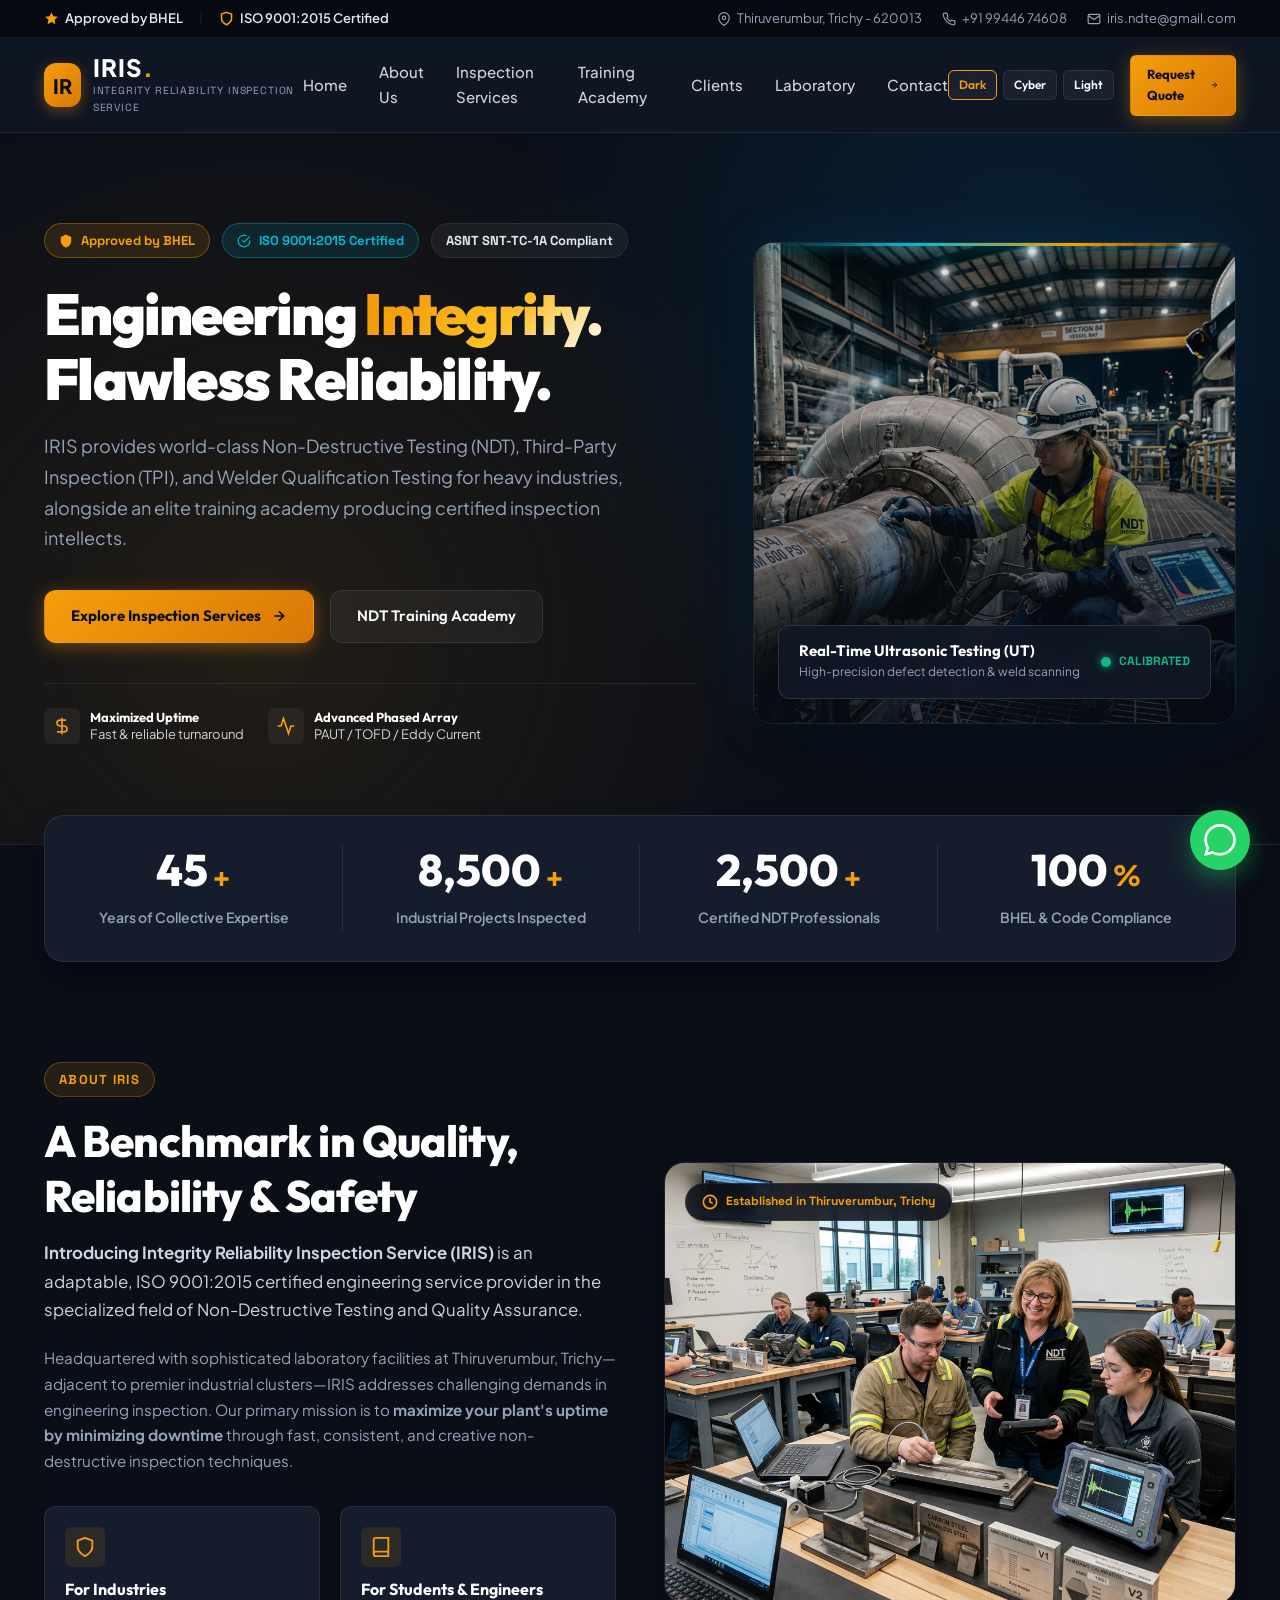
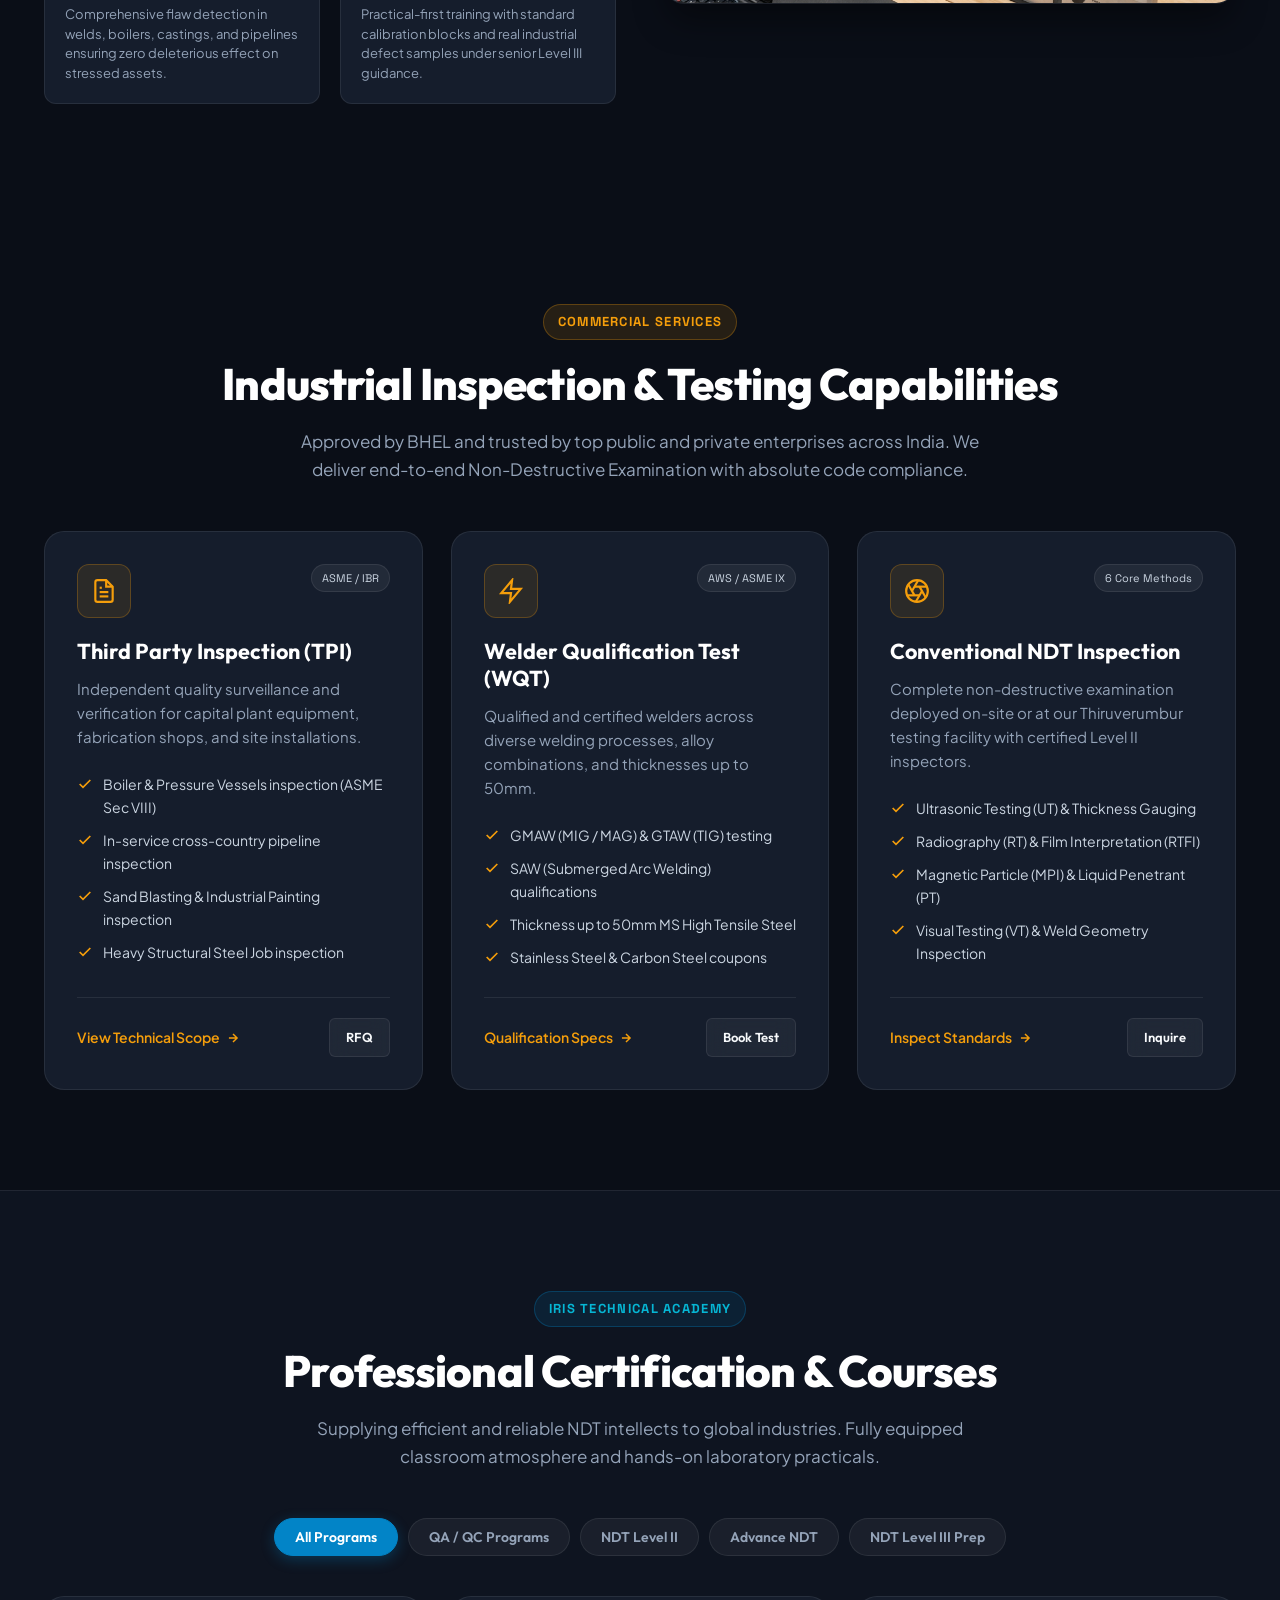
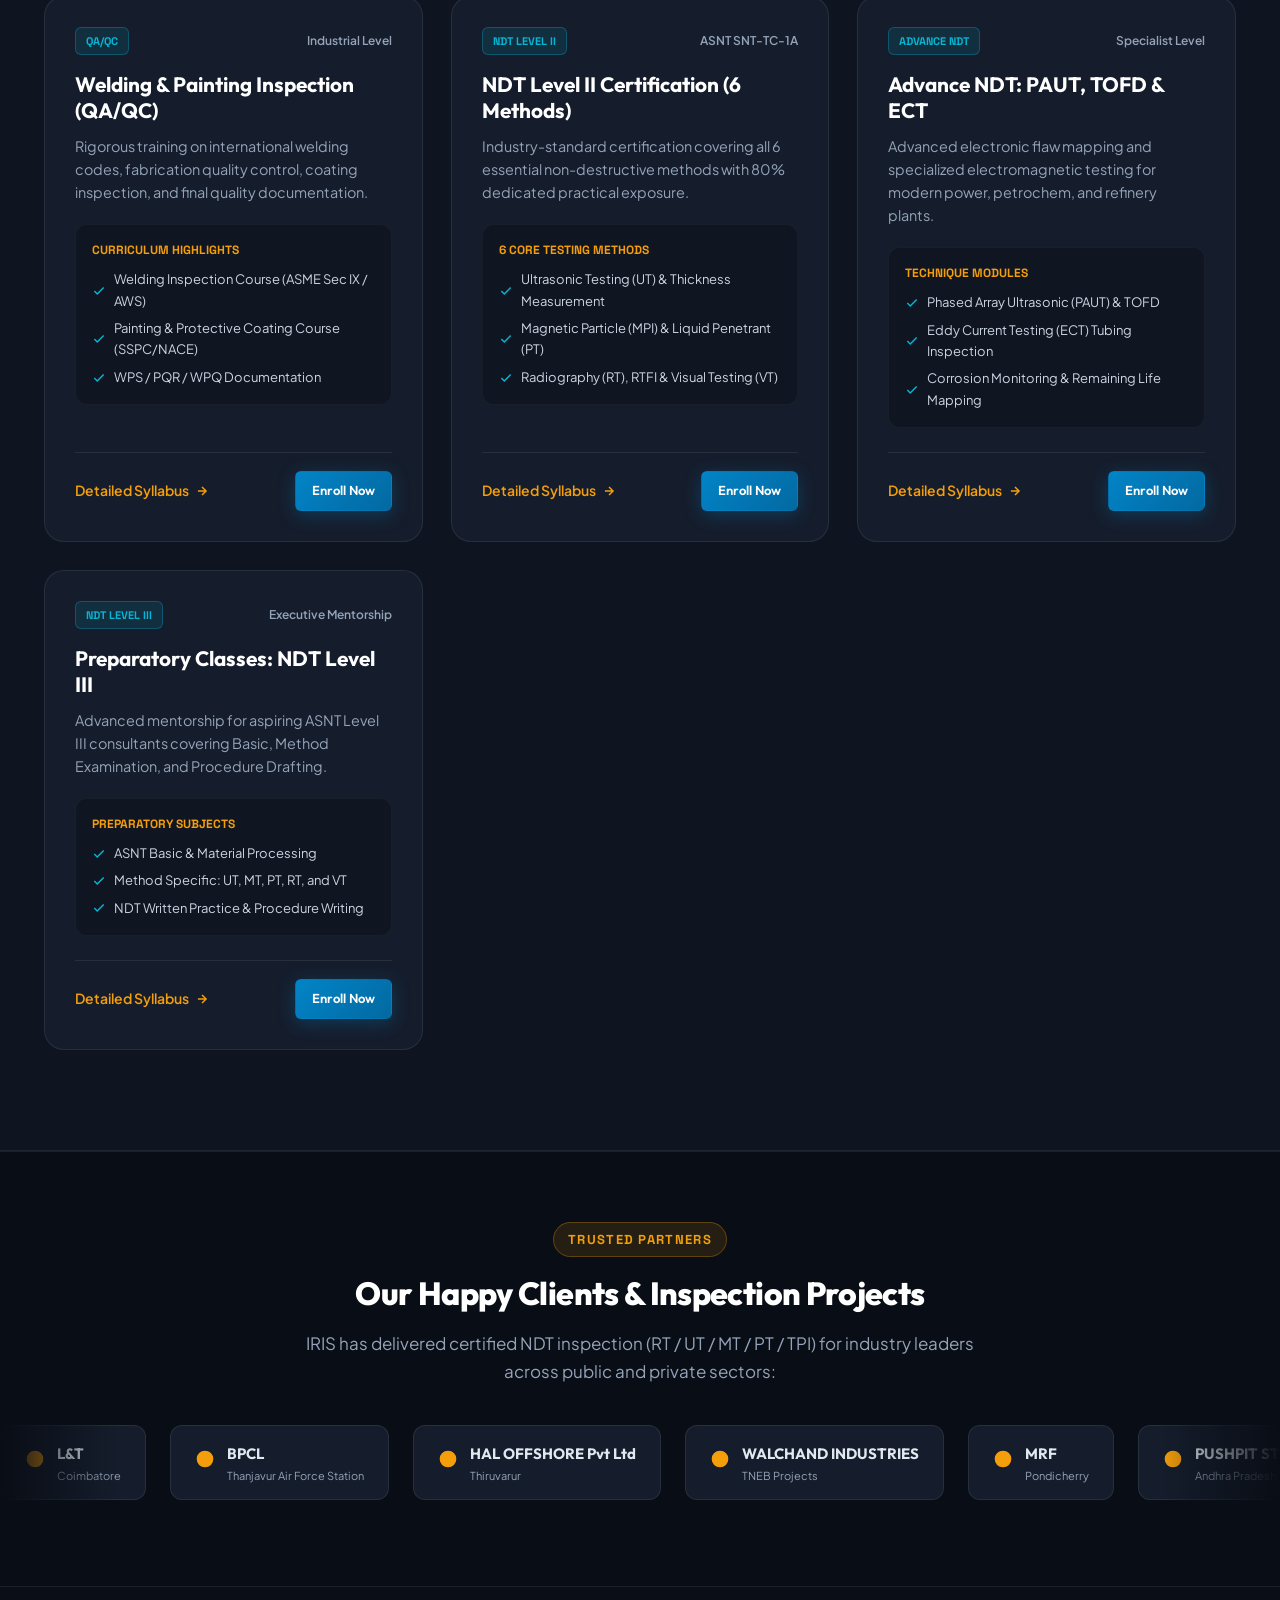
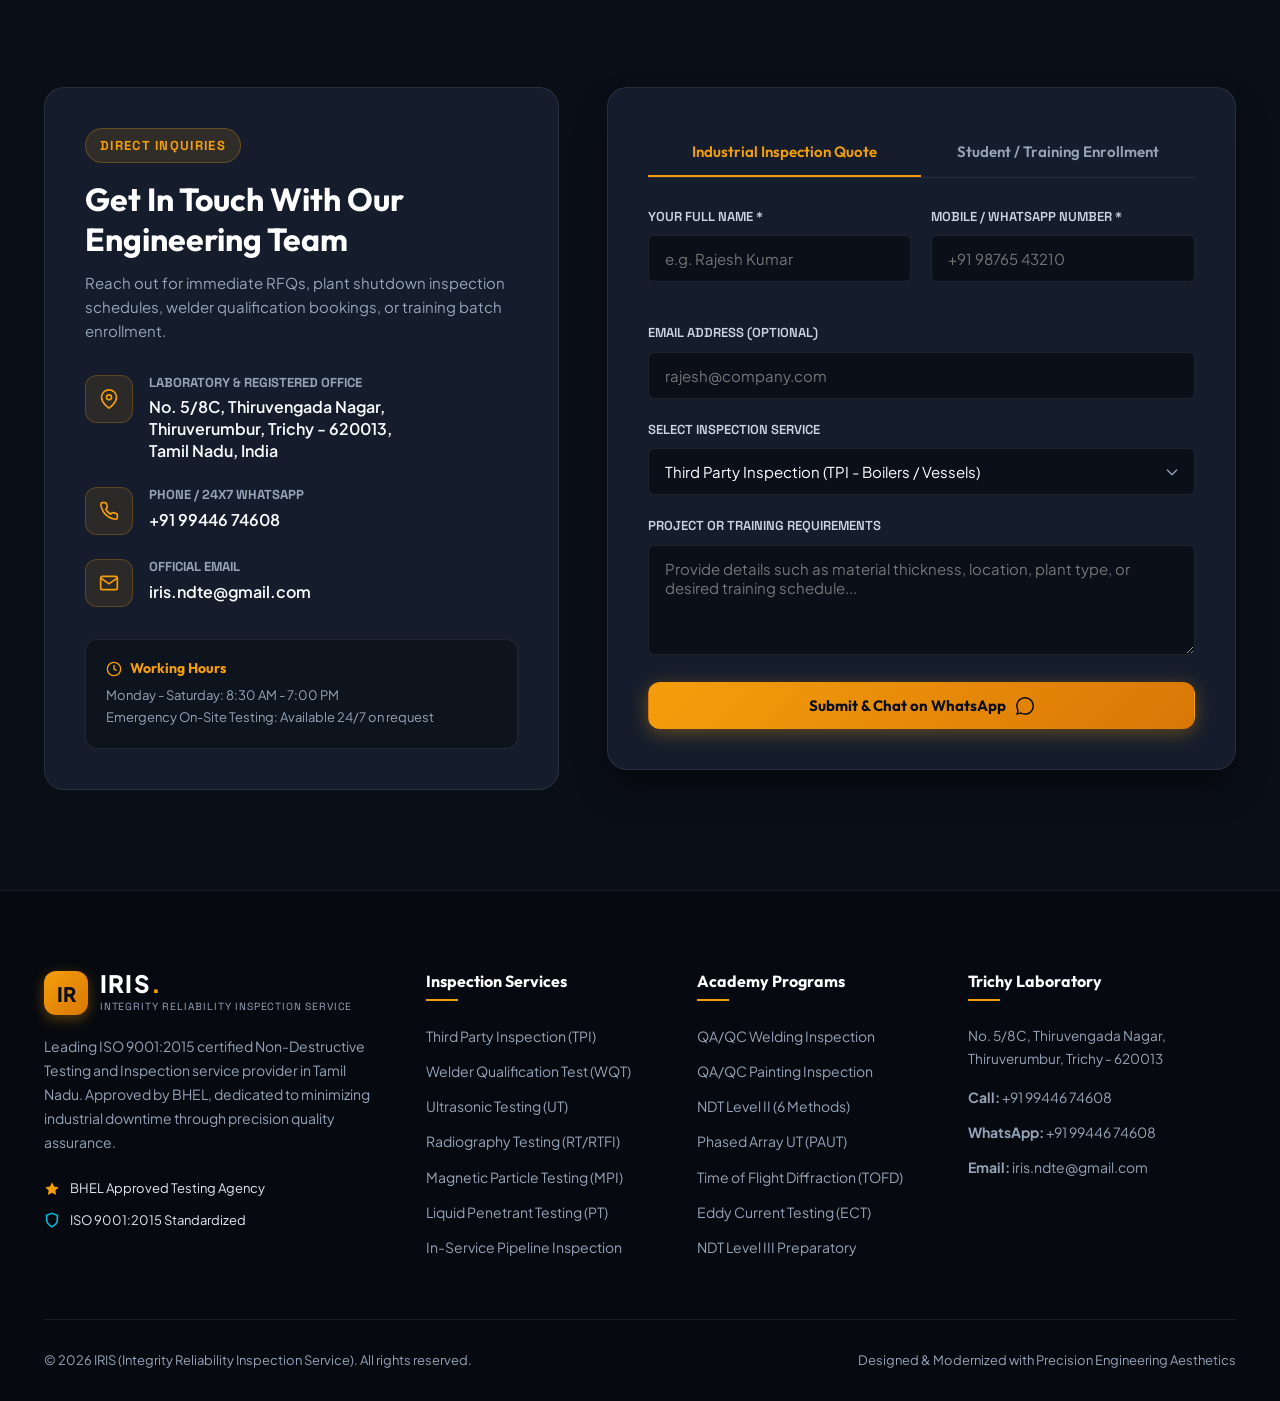
==== index.html @ ec2ea4c2 "first landing samples" ====
<!DOCTYPE html>
<html lang="en">
<head>
    <meta charset="UTF-8">
    <meta name="viewport" content="width=device-width, initial-scale=1.0">
    <title>IRIS | Integrity Reliability Inspection Service | BHEL Approved NDT & TPI Trichy</title>
    <meta name="description" content="IRIS (Integrity Reliability Inspection Service) is a premier BHEL-approved and ISO 9001:2015 certified Non-Destructive Testing (NDT), Third Party Inspection (TPI), Welder Qualification Testing (WQT), and QA/QC Training Institute in Thiruverumbur, Trichy.">
    <meta name="keywords" content="NDT Trichy, Non Destructive Testing, BHEL approved NDT agency, Third Party Inspection Trichy, Welder Qualification Test WQT, QA QC course Trichy, ASNT Level II training, Ultrasonic Testing UT, Radiographic Testing RT, PAUT TOFD">
    <meta name="author" content="IRIS - Integrity Reliability Inspection Service">
    
    <!-- Open Graph / Facebook / WhatsApp -->
    <meta property="og:type" content="website">
    <meta property="og:url" content="https://www.iristrichy.com/">
    <meta property="og:title" content="IRIS | BHEL Approved NDT & Industrial Inspection Agency | Trichy">
    <meta property="og:description" content="Integrity Reliability Inspection Service. Approved by BHEL & Certified ISO 9001:2015. Leading NDT Testing, Third Party Inspection, and Technical Academy in Trichy.">
    <meta property="og:image" content="assets/images/hero-ndt.jpg">

    <!-- Stylesheets -->
    <link rel="stylesheet" href="css/style.css">
    <link rel="stylesheet" href="css/animations.css">
    
    <!-- Favicon & Theme -->
    <meta name="theme-color" content="#0A0E17">
</head>
<body>

    <!-- ==========================================================================
         1. Top Announcement & Verification Bar
         ========================================================================== -->
    <div class="top-bar">
        <div class="container top-bar-inner">
            <div class="top-bar-badges">
                <span class="badge-pill">
                    <svg width="15" height="15" viewBox="0 0 24 24" fill="currentColor">
                        <path d="M12 2l3.09 6.26L22 9.27l-5 4.87 1.18 6.88L12 17.77l-6.18 3.25L7 14.14 2 9.27l6.91-1.01L12 2z"/>
                    </svg>
                    Approved by BHEL
                </span>
                <span style="color: var(--border-dark)">|</span>
                <span class="badge-pill">
                    <svg width="15" height="15" viewBox="0 0 24 24" fill="none" stroke="currentColor" stroke-width="2.5">
                        <path d="M12 22s8-4 8-10V5l-8-3-8 3v7c0 6 8 10 8 10z"/>
                    </svg>
                    ISO 9001:2015 Certified
                </span>
            </div>
            <div class="top-bar-contacts">
                <a href="https://maps.google.com/?q=No.5/8C,THIRUVENGADA+NAGAR,THIRUVERUMBUR,TRICHY" target="_blank">
                    <svg width="14" height="14" viewBox="0 0 24 24" fill="none" stroke="currentColor" stroke-width="2">
                        <path d="M21 10c0 7-9 13-9 13s-9-6-9-13a9 9 0 0 1 18 0z"></path>
                        <circle cx="12" cy="10" r="3"></circle>
                    </svg>
                    Thiruverumbur, Trichy - 620013
                </a>
                <a href="tel:+919944674608">
                    <svg width="14" height="14" viewBox="0 0 24 24" fill="none" stroke="currentColor" stroke-width="2">
                        <path d="M22 16.92v3a2 2 0 0 1-2.18 2 19.79 19.79 0 0 1-8.63-3.07 19.5 19.5 0 0 1-6-6 19.79 19.79 0 0 1-3.07-8.67A2 2 0 0 1 4.11 2h3a2 2 0 0 1 2 1.72 12.84 12.84 0 0 0 .7 2.81 2 2 0 0 1-.45 2.11L8.09 9.91a16 16 0 0 0 6 6l1.27-1.27a2 2 0 0 1 2.11-.45 12.84 12.84 0 0 0 2.81.7A2 2 0 0 1 22 16.92z"></path>
                    </svg>
                    +91 99446 74608
                </a>
                <a href="mailto:iris.ndte@gmail.com">
                    <svg width="14" height="14" viewBox="0 0 24 24" fill="none" stroke="currentColor" stroke-width="2">
                        <path d="M4 4h16c1.1 0 2 .9 2 2v12c0 1.1-.9 2-2 2H4c-1.1 0-2-.9-2-2V6c0-1.1.9-2 2-2z"></path>
                        <polyline points="22,6 12,13 2,6"></polyline>
                    </svg>
                    iris.ndte@gmail.com
                </a>
            </div>
        </div>
    </div>

    <!-- ==========================================================================
         2. Main Navigation Bar
         ========================================================================== -->
    <header class="navbar">
        <div class="container nav-container">
            <a href="index.html" class="brand-logo" id="mainBrandLogo">
                <div class="brand-icon">
                    <span>IR</span>
                </div>
                <div class="brand-text">
                    <span class="brand-name">IRIS<span>.</span></span>
                    <span class="brand-tagline">Integrity Reliability Inspection Service</span>
                </div>
            </a>

            <nav class="nav-menu" id="navMenu">
                <a href="#home" class="nav-link active">Home</a>
                <a href="#about" class="nav-link">About Us</a>
                <a href="#services" class="nav-link">Inspection Services</a>
                <a href="#academy" class="nav-link">Training Academy</a>
                <a href="#clients" class="nav-link">Clients</a>
                <a href="#facility" class="nav-link">Laboratory</a>
                <a href="#contact" class="nav-link">Contact</a>
            </nav>

            <div class="nav-actions">
                <div style="display: flex; gap: 6px;">
                    <a href="index.html" class="btn btn-outline btn-sm" style="padding: 4px 10px; font-size: 0.75rem; border-color: var(--primary); color: var(--primary);">Dark</a>
                    <a href="index2.html" class="btn btn-outline btn-sm" style="padding: 4px 10px; font-size: 0.75rem;">Cyber</a>
                    <a href="index3.html" class="btn btn-outline btn-sm" style="padding: 4px 10px; font-size: 0.75rem;">Light</a>
                </div>
                <a href="#contact" class="btn btn-primary btn-sm" id="navQuoteBtn">
                    <span>Request Quote</span>
                    <svg width="14" height="14" viewBox="0 0 24 24" fill="none" stroke="currentColor" stroke-width="2.5">
                        <path d="M5 12h14M12 5l7 7-7 7"/>
                    </svg>
                </a>
                <button class="mobile-toggle" id="mobileToggle" aria-label="Toggle navigation">
                    <svg width="24" height="24" viewBox="0 0 24 24" fill="none" stroke="currentColor" stroke-width="2">
                        <path d="M4 6h16M4 12h16M4 18h16"/>
                    </svg>
                </button>
            </div>
        </div>
    </header>

    <main>
        <!-- ==========================================================================
             3. Hero Section
             ========================================================================== -->
        <section class="hero" id="home">
            <div class="container">
                <div class="hero-grid">
                    <div class="hero-content">
                        <div class="hero-badges-wrapper">
                            <span class="hero-pill gold">
                                <svg width="14" height="14" viewBox="0 0 24 24" fill="currentColor">
                                    <path d="M12 1L3 5v6c0 5.55 3.84 10.74 9 12 5.16-1.26 9-6.45 9-12V5l-9-4z"/>
                                </svg>
                                Approved by BHEL
                            </span>
                            <span class="hero-pill cyan">
                                <svg width="14" height="14" viewBox="0 0 24 24" fill="none" stroke="currentColor" stroke-width="2">
                                    <path d="M22 11.08V12a10 10 0 1 1-5.93-9.14"/>
                                    <polyline points="22 4 12 14.01 9 11.01"/>
                                </svg>
                                ISO 9001:2015 Certified
                            </span>
                            <span class="hero-pill">
                                ASNT SNT-TC-1A Compliant
                            </span>
                        </div>

                        <h1 class="hero-title">
                            Engineering <span class="grad">Integrity.</span><br>
                            Flawless Reliability.
                        </h1>

                        <p class="hero-description">
                            IRIS provides world-class Non-Destructive Testing (NDT), Third-Party Inspection (TPI), and Welder Qualification Testing for heavy industries, alongside an elite training academy producing certified inspection intellects.
                        </p>

                        <div class="hero-cta-group">
                            <a href="#services" class="btn btn-primary" id="heroServicesBtn">
                                <span>Explore Inspection Services</span>
                                <svg width="16" height="16" viewBox="0 0 24 24" fill="none" stroke="currentColor" stroke-width="2.5">
                                    <path d="M5 12h14M12 5l7 7-7 7"/>
                                </svg>
                            </a>
                            <a href="#academy" class="btn btn-outline" id="heroAcademyBtn">
                                <span>NDT Training Academy</span>
                            </a>
                        </div>

                        <div class="hero-trust-chips">
                            <div class="trust-chip">
                                <div class="trust-chip-icon">
                                    <svg width="20" height="20" viewBox="0 0 24 24" fill="none" stroke="currentColor" stroke-width="2">
                                        <path d="M12 2v20M17 5H9.5a3.5 3.5 0 0 0 0 7h5a3.5 3.5 0 0 1 0 7H6"/>
                                    </svg>
                                </div>
                                <div class="trust-chip-text">
                                    <strong>Maximized Uptime</strong>
                                    <span>Fast & reliable turnaround</span>
                                </div>
                            </div>
                            <div class="trust-chip">
                                <div class="trust-chip-icon">
                                    <svg width="20" height="20" viewBox="0 0 24 24" fill="none" stroke="currentColor" stroke-width="2">
                                        <path d="M22 12h-4l-3 9L9 3l-3 9H2"/>
                                    </svg>
                                </div>
                                <div class="trust-chip-text">
                                    <strong>Advanced Phased Array</strong>
                                    <span>PAUT / TOFD / Eddy Current</span>
                                </div>
                            </div>
                        </div>
                    </div>

                    <!-- Visual Hero Display with Olympus NDT graphic -->
                    <div class="hero-media">
                        <div class="hero-image-card">
                            <div class="radar-scan-line"></div>
                            <img src="assets/images/hero-ndt.jpg" alt="Industrial Non Destructive Testing Inspection" width="800" height="480">
                            
                            <div class="hero-floating-card">
                                <div class="floating-card-info">
                                    <h4>Real-Time Ultrasonic Testing (UT)</h4>
                                    <p>High-precision defect detection & weld scanning</p>
                                </div>
                                <div class="pulse-indicator">
                                    <div class="pulse-dot"></div>
                                    <span>CALIBRATED</span>
                                </div>
                            </div>
                        </div>
                    </div>
                </div>
            </div>
        </section>

        <!-- ==========================================================================
             4. Dynamic Metrics & Statistics Counter Bar
             ========================================================================== -->
        <section class="stats-section">
            <div class="container">
                <div class="stats-grid">
                    <div class="stat-item">
                        <div class="stat-num-wrapper">
                            <span class="stat-number" data-target="45">0</span>
                            <span class="stat-suffix">+</span>
                        </div>
                        <span class="stat-label">Years of Collective Expertise</span>
                    </div>

                    <div class="stat-item">
                        <div class="stat-num-wrapper">
                            <span class="stat-number" data-target="8500">0</span>
                            <span class="stat-suffix">+</span>
                        </div>
                        <span class="stat-label">Industrial Projects Inspected</span>
                    </div>

                    <div class="stat-item">
                        <div class="stat-num-wrapper">
                            <span class="stat-number" data-target="2500">0</span>
                            <span class="stat-suffix">+</span>
                        </div>
                        <span class="stat-label">Certified NDT Professionals</span>
                    </div>

                    <div class="stat-item">
                        <div class="stat-num-wrapper">
                            <span class="stat-number" data-target="100">0</span>
                            <span class="stat-suffix">%</span>
                        </div>
                        <span class="stat-label">BHEL & Code Compliance</span>
                    </div>
                </div>
            </div>
        </section>

        <!-- ==========================================================================
             5. About Section & Dual Purpose
             ========================================================================== -->
        <section class="facility-section" id="about">
            <div class="container">
                <div class="facility-grid">
                    <div>
                        <span class="section-tag">About IRIS</span>
                        <h2 class="section-title">A Benchmark in Quality, Reliability & Safety</h2>
                        <p style="color: #CBD5E1; font-size: 1.05rem; line-height: 1.7; margin-bottom: 20px;">
                            <strong>Introducing Integrity Reliability Inspection Service (IRIS)</strong> is an adaptable, ISO 9001:2015 certified engineering service provider in the specialized field of Non-Destructive Testing and Quality Assurance.
                        </p>
                        <p style="color: #94A3B8; font-size: 0.95rem; line-height: 1.7; margin-bottom: 24px;">
                            Headquartered with sophisticated laboratory facilities at Thiruverumbur, Trichy—adjacent to premier industrial clusters—IRIS addresses challenging demands in engineering inspection. Our primary mission is to <strong>maximize your plant's uptime by minimizing downtime</strong> through fast, consistent, and creative non-destructive inspection techniques.
                        </p>

                        <div class="facility-features-list">
                            <div class="facility-feat-box">
                                <div class="facility-feat-icon">
                                    <svg width="22" height="22" viewBox="0 0 24 24" fill="none" stroke="currentColor" stroke-width="2">
                                        <path d="M12 22s8-4 8-10V5l-8-3-8 3v7c0 6 8 10 8 10z"/>
                                    </svg>
                                </div>
                                <h4>For Industries</h4>
                                <p>Comprehensive flaw detection in welds, boilers, castings, and pipelines ensuring zero deleterious effect on stressed assets.</p>
                            </div>

                            <div class="facility-feat-box">
                                <div class="facility-feat-icon">
                                    <svg width="22" height="22" viewBox="0 0 24 24" fill="none" stroke="currentColor" stroke-width="2">
                                        <path d="M4 19.5A2.5 2.5 0 0 1 6.5 17H20"/>
                                        <path d="M6.5 2H20v20H6.5A2.5 2.5 0 0 1 4 19.5v-15A2.5 2.5 0 0 1 6.5 2z"/>
                                    </svg>
                                </div>
                                <h4>For Students & Engineers</h4>
                                <p>Practical-first training with standard calibration blocks and real industrial defect samples under senior Level III guidance.</p>
                            </div>
                        </div>
                    </div>

                    <div class="facility-image-wrapper">
                        <span class="facility-overlay-badge">
                            <svg width="16" height="16" viewBox="0 0 24 24" fill="none" stroke="currentColor" stroke-width="2.5">
                                <circle cx="12" cy="12" r="10"/>
                                <path d="M12 6v6l4 2"/>
                            </svg>
                            Established in Thiruverumbur, Trichy
                        </span>
                        <img src="assets/images/training-lab.jpg" alt="IRIS NDT Laboratory and Classroom Facility" width="800" height="440">
                    </div>
                </div>
            </div>
        </section>

        <!-- ==========================================================================
             6. Industrial Inspection Services
             ========================================================================== -->
        <section class="services-section" id="services">
            <div class="container">
                <div class="text-center">
                    <span class="section-tag">Commercial Services</span>
                    <h2 class="section-title">Industrial Inspection & Testing Capabilities</h2>
                    <p class="section-desc">
                        Approved by BHEL and trusted by top public and private enterprises across India. We deliver end-to-end Non-Destructive Examination with absolute code compliance.
                    </p>
                </div>

                <div class="services-grid">
                    <!-- Service Card 1: TPI -->
                    <div class="service-card">
                        <div>
                            <div class="service-card-header">
                                <div class="service-icon-box">
                                    <svg width="26" height="26" viewBox="0 0 24 24" fill="none" stroke="currentColor" stroke-width="2">
                                        <path d="M14 2H6a2 2 0 0 0-2 2v16a2 2 0 0 0 2 2h12a2 2 0 0 0 2-2V8z"></path>
                                        <polyline points="14 2 14 8 20 8"></polyline>
                                        <line x1="16" y1="13" x2="8" y2="13"></line>
                                        <line x1="16" y1="17" x2="8" y2="17"></line>
                                        <polyline points="10 9 9 9 8 9"></polyline>
                                    </svg>
                                </div>
                                <span class="service-badge">ASME / IBR</span>
                            </div>
                            <h3 class="service-title">Third Party Inspection (TPI)</h3>
                            <p class="service-description">
                                Independent quality surveillance and verification for capital plant equipment, fabrication shops, and site installations.
                            </p>
                            <ul class="service-feature-list">
                                <li class="service-feature-item">
                                    <svg width="16" height="16" viewBox="0 0 24 24" fill="none" stroke="currentColor" stroke-width="2.5"><path d="M20 6L9 17l-5-5"/></svg>
                                    <span>Boiler & Pressure Vessels inspection (ASME Sec VIII)</span>
                                </li>
                                <li class="service-feature-item">
                                    <svg width="16" height="16" viewBox="0 0 24 24" fill="none" stroke="currentColor" stroke-width="2.5"><path d="M20 6L9 17l-5-5"/></svg>
                                    <span>In-service cross-country pipeline inspection</span>
                                </li>
                                <li class="service-feature-item">
                                    <svg width="16" height="16" viewBox="0 0 24 24" fill="none" stroke="currentColor" stroke-width="2.5"><path d="M20 6L9 17l-5-5"/></svg>
                                    <span>Sand Blasting & Industrial Painting inspection</span>
                                </li>
                                <li class="service-feature-item">
                                    <svg width="16" height="16" viewBox="0 0 24 24" fill="none" stroke="currentColor" stroke-width="2.5"><path d="M20 6L9 17l-5-5"/></svg>
                                    <span>Heavy Structural Steel Job inspection</span>
                                </li>
                            </ul>
                        </div>
                        <div class="service-card-footer">
                            <span class="service-link" data-action="view-course" data-course-id="tpi-services">
                                <span>View Technical Scope</span>
                                <svg width="14" height="14" viewBox="0 0 24 24" fill="none" stroke="currentColor" stroke-width="2.5"><path d="M5 12h14M12 5l7 7-7 7"/></svg>
                            </span>
                            <a href="https://wa.me/919944674608?text=Hello%20IRIS,%20we%20require%20a%20quote%20for%20Third%20Party%20Inspection%20(TPI)." target="_blank" class="btn btn-outline btn-sm">RFQ</a>
                        </div>
                    </div>

                    <!-- Service Card 2: Welder Qualification -->
                    <div class="service-card">
                        <div>
                            <div class="service-card-header">
                                <div class="service-icon-box">
                                    <svg width="26" height="26" viewBox="0 0 24 24" fill="none" stroke="currentColor" stroke-width="2">
                                        <polygon points="13 2 3 14 12 14 11 22 21 10 12 10 13 2"></polygon>
                                    </svg>
                                </div>
                                <span class="service-badge">AWS / ASME IX</span>
                            </div>
                            <h3 class="service-title">Welder Qualification Test (WQT)</h3>
                            <p class="service-description">
                                Qualified and certified welders across diverse welding processes, alloy combinations, and thicknesses up to 50mm.
                            </p>
                            <ul class="service-feature-list">
                                <li class="service-feature-item">
                                    <svg width="16" height="16" viewBox="0 0 24 24" fill="none" stroke="currentColor" stroke-width="2.5"><path d="M20 6L9 17l-5-5"/></svg>
                                    <span>GMAW (MIG / MAG) & GTAW (TIG) testing</span>
                                </li>
                                <li class="service-feature-item">
                                    <svg width="16" height="16" viewBox="0 0 24 24" fill="none" stroke="currentColor" stroke-width="2.5"><path d="M20 6L9 17l-5-5"/></svg>
                                    <span>SAW (Submerged Arc Welding) qualifications</span>
                                </li>
                                <li class="service-feature-item">
                                    <svg width="16" height="16" viewBox="0 0 24 24" fill="none" stroke="currentColor" stroke-width="2.5"><path d="M20 6L9 17l-5-5"/></svg>
                                    <span>Thickness up to 50mm MS High Tensile Steel</span>
                                </li>
                                <li class="service-feature-item">
                                    <svg width="16" height="16" viewBox="0 0 24 24" fill="none" stroke="currentColor" stroke-width="2.5"><path d="M20 6L9 17l-5-5"/></svg>
                                    <span>Stainless Steel & Carbon Steel coupons</span>
                                </li>
                            </ul>
                        </div>
                        <div class="service-card-footer">
                            <span class="service-link" data-action="view-course" data-course-id="welder-qual">
                                <span>Qualification Specs</span>
                                <svg width="14" height="14" viewBox="0 0 24 24" fill="none" stroke="currentColor" stroke-width="2.5"><path d="M5 12h14M12 5l7 7-7 7"/></svg>
                            </span>
                            <a href="https://wa.me/919944674608?text=Hello%20IRIS,%20we%20need%20Welder%20Qualification%20Testing%20(WQT)." target="_blank" class="btn btn-outline btn-sm">Book Test</a>
                        </div>
                    </div>

                    <!-- Service Card 3: Conventional NDT Methods -->
                    <div class="service-card">
                        <div>
                            <div class="service-card-header">
                                <div class="service-icon-box">
                                    <svg width="26" height="26" viewBox="0 0 24 24" fill="none" stroke="currentColor" stroke-width="2">
                                        <circle cx="12" cy="12" r="10"></circle>
                                        <line x1="14.31" y1="8" x2="20.05" y2="17.94"></line>
                                        <line x1="9.69" y1="8" x2="21.17" y2="8"></line>
                                        <line x1="7.38" y1="12" x2="13.12" y2="2.06"></line>
                                        <line x1="9.69" y1="16" x2="3.95" y2="6.06"></line>
                                        <line x1="14.31" y1="16" x2="2.83" y2="16"></line>
                                        <line x1="16.62" y1="12" x2="10.88" y2="21.94"></line>
                                    </svg>
                                </div>
                                <span class="service-badge">6 Core Methods</span>
                            </div>
                            <h3 class="service-title">Conventional NDT Inspection</h3>
                            <p class="service-description">
                                Complete non-destructive examination deployed on-site or at our Thiruverumbur testing facility with certified Level II inspectors.
                            </p>
                            <ul class="service-feature-list">
                                <li class="service-feature-item">
                                    <svg width="16" height="16" viewBox="0 0 24 24" fill="none" stroke="currentColor" stroke-width="2.5"><path d="M20 6L9 17l-5-5"/></svg>
                                    <span>Ultrasonic Testing (UT) & Thickness Gauging</span>
                                </li>
                                <li class="service-feature-item">
                                    <svg width="16" height="16" viewBox="0 0 24 24" fill="none" stroke="currentColor" stroke-width="2.5"><path d="M20 6L9 17l-5-5"/></svg>
                                    <span>Radiography (RT) & Film Interpretation (RTFI)</span>
                                </li>
                                <li class="service-feature-item">
                                    <svg width="16" height="16" viewBox="0 0 24 24" fill="none" stroke="currentColor" stroke-width="2.5"><path d="M20 6L9 17l-5-5"/></svg>
                                    <span>Magnetic Particle (MPI) & Liquid Penetrant (PT)</span>
                                </li>
                                <li class="service-feature-item">
                                    <svg width="16" height="16" viewBox="0 0 24 24" fill="none" stroke="currentColor" stroke-width="2.5"><path d="M20 6L9 17l-5-5"/></svg>
                                    <span>Visual Testing (VT) & Weld Geometry Inspection</span>
                                </li>
                            </ul>
                        </div>
                        <div class="service-card-footer">
                            <span class="service-link" data-action="view-course" data-course-id="ndt-level-2">
                                <span>Inspect Standards</span>
                                <svg width="14" height="14" viewBox="0 0 24 24" fill="none" stroke="currentColor" stroke-width="2.5"><path d="M5 12h14M12 5l7 7-7 7"/></svg>
                            </span>
                            <a href="#contact" class="btn btn-outline btn-sm">Inquire</a>
                        </div>
                    </div>
                </div>
            </div>
        </section>

        <!-- ==========================================================================
             7. Training Academy & Courses
             ========================================================================== -->
        <section class="academy-section" id="academy">
            <div class="container">
                <div class="text-center">
                    <span class="section-tag blue">IRIS Technical Academy</span>
                    <h2 class="section-title">Professional Certification & Courses</h2>
                    <p class="section-desc">
                        Supplying efficient and reliable NDT intellects to global industries. Fully equipped classroom atmosphere and hands-on laboratory practicals.
                    </p>
                </div>

                <!-- Course Category Filter Bar -->
                <div class="course-filter-bar">
                    <button class="filter-pill active" data-filter="all">All Programs</button>
                    <button class="filter-pill" data-filter="qa-qc">QA / QC Programs</button>
                    <button class="filter-pill" data-filter="ndt-2">NDT Level II</button>
                    <button class="filter-pill" data-filter="advance">Advance NDT</button>
                    <button class="filter-pill" data-filter="ndt-3">NDT Level III Prep</button>
                </div>

                <!-- Courses Grid -->
                <div class="courses-grid" id="coursesGrid">
                    
                    <!-- Course 1: QA/QC -->
                    <div class="course-card" data-category="qa-qc">
                        <div>
                            <div class="course-header">
                                <span class="course-category-tag">QA/QC</span>
                                <span class="course-level">Industrial Level</span>
                            </div>
                            <h3 class="course-title">Welding & Painting Inspection (QA/QC)</h3>
                            <p class="course-summary">
                                Rigorous training on international welding codes, fabrication quality control, coating inspection, and final quality documentation.
                            </p>
                            <div class="course-modules-preview">
                                <span class="modules-label">Curriculum Highlights</span>
                                <div class="modules-list">
                                    <div class="module-item">
                                        <svg width="14" height="14" viewBox="0 0 24 24" fill="none" stroke="currentColor" stroke-width="2.5"><path d="M20 6L9 17l-5-5"/></svg>
                                        <span>Welding Inspection Course (ASME Sec IX / AWS)</span>
                                    </div>
                                    <div class="module-item">
                                        <svg width="14" height="14" viewBox="0 0 24 24" fill="none" stroke="currentColor" stroke-width="2.5"><path d="M20 6L9 17l-5-5"/></svg>
                                        <span>Painting & Protective Coating Course (SSPC/NACE)</span>
                                    </div>
                                    <div class="module-item">
                                        <svg width="14" height="14" viewBox="0 0 24 24" fill="none" stroke="currentColor" stroke-width="2.5"><path d="M20 6L9 17l-5-5"/></svg>
                                        <span>WPS / PQR / WPQ Documentation</span>
                                    </div>
                                </div>
                            </div>
                        </div>
                        <div class="course-meta-footer">
                            <span class="service-link" data-action="view-course" data-course-id="qa-qc">
                                <span>Detailed Syllabus</span>
                                <svg width="14" height="14" viewBox="0 0 24 24" fill="none" stroke="currentColor" stroke-width="2.5"><path d="M5 12h14M12 5l7 7-7 7"/></svg>
                            </span>
                            <a href="https://wa.me/919944674608?text=Hello%20IRIS,%20I%20am%20interested%20in%20QA/QC%20Welding%20and%20Painting%20Course." target="_blank" class="btn btn-blue btn-sm">Enroll Now</a>
                        </div>
                    </div>

                    <!-- Course 2: NDT Level II -->
                    <div class="course-card" data-category="ndt-2">
                        <div>
                            <div class="course-header">
                                <span class="course-category-tag">NDT LEVEL II</span>
                                <span class="course-level">ASNT SNT-TC-1A</span>
                            </div>
                            <h3 class="course-title">NDT Level II Certification (6 Methods)</h3>
                            <p class="course-summary">
                                Industry-standard certification covering all 6 essential non-destructive methods with 80% dedicated practical exposure.
                            </p>
                            <div class="course-modules-preview">
                                <span class="modules-label">6 Core Testing Methods</span>
                                <div class="modules-list">
                                    <div class="module-item">
                                        <svg width="14" height="14" viewBox="0 0 24 24" fill="none" stroke="currentColor" stroke-width="2.5"><path d="M20 6L9 17l-5-5"/></svg>
                                        <span>Ultrasonic Testing (UT) & Thickness Measurement</span>
                                    </div>
                                    <div class="module-item">
                                        <svg width="14" height="14" viewBox="0 0 24 24" fill="none" stroke="currentColor" stroke-width="2.5"><path d="M20 6L9 17l-5-5"/></svg>
                                        <span>Magnetic Particle (MPI) & Liquid Penetrant (PT)</span>
                                    </div>
                                    <div class="module-item">
                                        <svg width="14" height="14" viewBox="0 0 24 24" fill="none" stroke="currentColor" stroke-width="2.5"><path d="M20 6L9 17l-5-5"/></svg>
                                        <span>Radiography (RT), RTFI & Visual Testing (VT)</span>
                                    </div>
                                </div>
                            </div>
                        </div>
                        <div class="course-meta-footer">
                            <span class="service-link" data-action="view-course" data-course-id="ndt-level-2">
                                <span>Detailed Syllabus</span>
                                <svg width="14" height="14" viewBox="0 0 24 24" fill="none" stroke="currentColor" stroke-width="2.5"><path d="M5 12h14M12 5l7 7-7 7"/></svg>
                            </span>
                            <a href="https://wa.me/919944674608?text=Hello%20IRIS,%20I%20am%20interested%20in%20NDT%20Level%20II%20Certification." target="_blank" class="btn btn-blue btn-sm">Enroll Now</a>
                        </div>
                    </div>

                    <!-- Course 3: Advance NDT -->
                    <div class="course-card" data-category="advance">
                        <div>
                            <div class="course-header">
                                <span class="course-category-tag">ADVANCE NDT</span>
                                <span class="course-level">Specialist Level</span>
                            </div>
                            <h3 class="course-title">Advance NDT: PAUT, TOFD & ECT</h3>
                            <p class="course-summary">
                                Advanced electronic flaw mapping and specialized electromagnetic testing for modern power, petrochem, and refinery plants.
                            </p>
                            <div class="course-modules-preview">
                                <span class="modules-label">Technique Modules</span>
                                <div class="modules-list">
                                    <div class="module-item">
                                        <svg width="14" height="14" viewBox="0 0 24 24" fill="none" stroke="currentColor" stroke-width="2.5"><path d="M20 6L9 17l-5-5"/></svg>
                                        <span>Phased Array Ultrasonic (PAUT) & TOFD</span>
                                    </div>
                                    <div class="module-item">
                                        <svg width="14" height="14" viewBox="0 0 24 24" fill="none" stroke="currentColor" stroke-width="2.5"><path d="M20 6L9 17l-5-5"/></svg>
                                        <span>Eddy Current Testing (ECT) Tubing Inspection</span>
                                    </div>
                                    <div class="module-item">
                                        <svg width="14" height="14" viewBox="0 0 24 24" fill="none" stroke="currentColor" stroke-width="2.5"><path d="M20 6L9 17l-5-5"/></svg>
                                        <span>Corrosion Monitoring & Remaining Life Mapping</span>
                                    </div>
                                </div>
                            </div>
                        </div>
                        <div class="course-meta-footer">
                            <span class="service-link" data-action="view-course" data-course-id="advance-ndt">
                                <span>Detailed Syllabus</span>
                                <svg width="14" height="14" viewBox="0 0 24 24" fill="none" stroke="currentColor" stroke-width="2.5"><path d="M5 12h14M12 5l7 7-7 7"/></svg>
                            </span>
                            <a href="https://wa.me/919944674608?text=Hello%20IRIS,%20I%20am%20interested%20in%20Advance%20NDT%20(PAUT/TOFD/ECT)%20Course." target="_blank" class="btn btn-blue btn-sm">Enroll Now</a>
                        </div>
                    </div>

                    <!-- Course 4: NDT Level III Prep -->
                    <div class="course-card" data-category="ndt-3">
                        <div>
                            <div class="course-header">
                                <span class="course-category-tag">NDT LEVEL III</span>
                                <span class="course-level">Executive Mentorship</span>
                            </div>
                            <h3 class="course-title">Preparatory Classes: NDT Level III</h3>
                            <p class="course-summary">
                                Advanced mentorship for aspiring ASNT Level III consultants covering Basic, Method Examination, and Procedure Drafting.
                            </p>
                            <div class="course-modules-preview">
                                <span class="modules-label">Preparatory Subjects</span>
                                <div class="modules-list">
                                    <div class="module-item">
                                        <svg width="14" height="14" viewBox="0 0 24 24" fill="none" stroke="currentColor" stroke-width="2.5"><path d="M20 6L9 17l-5-5"/></svg>
                                        <span>ASNT Basic & Material Processing</span>
                                    </div>
                                    <div class="module-item">
                                        <svg width="14" height="14" viewBox="0 0 24 24" fill="none" stroke="currentColor" stroke-width="2.5"><path d="M20 6L9 17l-5-5"/></svg>
                                        <span>Method Specific: UT, MT, PT, RT, and VT</span>
                                    </div>
                                    <div class="module-item">
                                        <svg width="14" height="14" viewBox="0 0 24 24" fill="none" stroke="currentColor" stroke-width="2.5"><path d="M20 6L9 17l-5-5"/></svg>
                                        <span>NDT Written Practice & Procedure Writing</span>
                                    </div>
                                </div>
                            </div>
                        </div>
                        <div class="course-meta-footer">
                            <span class="service-link" data-action="view-course" data-course-id="ndt-level-3">
                                <span>Detailed Syllabus</span>
                                <svg width="14" height="14" viewBox="0 0 24 24" fill="none" stroke="currentColor" stroke-width="2.5"><path d="M5 12h14M12 5l7 7-7 7"/></svg>
                            </span>
                            <a href="https://wa.me/919944674608?text=Hello%20IRIS,%20I%20am%20interested%20in%20NDT%20Level%20III%20Preparatory%20Classes." target="_blank" class="btn btn-blue btn-sm">Enroll Now</a>
                        </div>
                    </div>

                </div>
            </div>
        </section>

        <!-- ==========================================================================
             8. Client Trust & Infinite Marquee
             ========================================================================== -->
        <section class="clients-section" id="clients">
            <div class="container text-center">
                <span class="section-tag">Trusted Partners</span>
                <h2 class="section-title" style="font-size: 2rem;">Our Happy Clients & Inspection Projects</h2>
                <p class="section-desc" style="margin-bottom: 24px;">
                    IRIS has delivered certified NDT inspection (RT / UT / MT / PT / TPI) for industry leaders across public and private sectors:
                </p>
            </div>

            <div class="marquee-container">
                <div class="marquee-track">
                    <!-- Client 1 -->
                    <div class="client-badge-card">
                        <span class="client-badge-icon">
                            <svg width="20" height="20" viewBox="0 0 24 24" fill="currentColor"><circle cx="12" cy="12" r="10"/></svg>
                        </span>
                        <div>
                            <span class="client-name">L&T</span>
                            <span class="client-location">Coimbatore</span>
                        </div>
                    </div>

                    <!-- Client 2 -->
                    <div class="client-badge-card">
                        <span class="client-badge-icon">
                            <svg width="20" height="20" viewBox="0 0 24 24" fill="currentColor"><circle cx="12" cy="12" r="10"/></svg>
                        </span>
                        <div>
                            <span class="client-name">BPCL</span>
                            <span class="client-location">Thanjavur Air Force Station</span>
                        </div>
                    </div>

                    <!-- Client 3 -->
                    <div class="client-badge-card">
                        <span class="client-badge-icon">
                            <svg width="20" height="20" viewBox="0 0 24 24" fill="currentColor"><circle cx="12" cy="12" r="10"/></svg>
                        </span>
                        <div>
                            <span class="client-name">HAL OFFSHORE Pvt Ltd</span>
                            <span class="client-location">Thiruvarur</span>
                        </div>
                    </div>

                    <!-- Client 4 -->
                    <div class="client-badge-card">
                        <span class="client-badge-icon">
                            <svg width="20" height="20" viewBox="0 0 24 24" fill="currentColor"><circle cx="12" cy="12" r="10"/></svg>
                        </span>
                        <div>
                            <span class="client-name">WALCHAND INDUSTRIES</span>
                            <span class="client-location">TNEB Projects</span>
                        </div>
                    </div>

                    <!-- Client 5 -->
                    <div class="client-badge-card">
                        <span class="client-badge-icon">
                            <svg width="20" height="20" viewBox="0 0 24 24" fill="currentColor"><circle cx="12" cy="12" r="10"/></svg>
                        </span>
                        <div>
                            <span class="client-name">MRF</span>
                            <span class="client-location">Pondicherry</span>
                        </div>
                    </div>

                    <!-- Client 6 -->
                    <div class="client-badge-card">
                        <span class="client-badge-icon">
                            <svg width="20" height="20" viewBox="0 0 24 24" fill="currentColor"><circle cx="12" cy="12" r="10"/></svg>
                        </span>
                        <div>
                            <span class="client-name">PUSHPIT STEELS Pvt Ltd</span>
                            <span class="client-location">Andhra Pradesh</span>
                        </div>
                    </div>

                    <!-- Client 7 -->
                    <div class="client-badge-card">
                        <span class="client-badge-icon">
                            <svg width="20" height="20" viewBox="0 0 24 24" fill="currentColor"><circle cx="12" cy="12" r="10"/></svg>
                        </span>
                        <div>
                            <span class="client-name">SICGILSOL GASES Pvt Ltd</span>
                            <span class="client-location">Trichy</span>
                        </div>
                    </div>

                    <!-- Client 8 -->
                    <div class="client-badge-card">
                        <span class="client-badge-icon">
                            <svg width="20" height="20" viewBox="0 0 24 24" fill="currentColor"><circle cx="12" cy="12" r="10"/></svg>
                        </span>
                        <div>
                            <span class="client-name">Chengalrayan Co-op Sugar Mills</span>
                            <span class="client-location">Vilupuram</span>
                        </div>
                    </div>

                    <!-- Client 9 -->
                    <div class="client-badge-card">
                        <span class="client-badge-icon">
                            <svg width="20" height="20" viewBox="0 0 24 24" fill="currentColor"><circle cx="12" cy="12" r="10"/></svg>
                        </span>
                        <div>
                            <span class="client-name">Meclin Infras Pvt Ltd</span>
                            <span class="client-location">Trichy</span>
                        </div>
                    </div>

                    <!-- Duplicate for infinite marquee loop -->
                    <div class="client-badge-card">
                        <span class="client-badge-icon"><svg width="20" height="20" viewBox="0 0 24 24" fill="currentColor"><circle cx="12" cy="12" r="10"/></svg></span>
                        <div><span class="client-name">L&T</span><span class="client-location">Coimbatore</span></div>
                    </div>
                    <div class="client-badge-card">
                        <span class="client-badge-icon"><svg width="20" height="20" viewBox="0 0 24 24" fill="currentColor"><circle cx="12" cy="12" r="10"/></svg></span>
                        <div><span class="client-name">BPCL</span><span class="client-location">Thanjavur Air Force</span></div>
                    </div>
                    <div class="client-badge-card">
                        <span class="client-badge-icon"><svg width="20" height="20" viewBox="0 0 24 24" fill="currentColor"><circle cx="12" cy="12" r="10"/></svg></span>
                        <div><span class="client-name">HAL OFFSHORE</span><span class="client-location">Thiruvarur</span></div>
                    </div>
                    <div class="client-badge-card">
                        <span class="client-badge-icon"><svg width="20" height="20" viewBox="0 0 24 24" fill="currentColor"><circle cx="12" cy="12" r="10"/></svg></span>
                        <div><span class="client-name">MRF</span><span class="client-location">Pondicherry</span></div>
                    </div>
                    <div class="client-badge-card">
                        <span class="client-badge-icon"><svg width="20" height="20" viewBox="0 0 24 24" fill="currentColor"><circle cx="12" cy="12" r="10"/></svg></span>
                        <div><span class="client-name">WALCHAND INDUSTRIES</span><span class="client-location">TNEB</span></div>
                    </div>
                </div>
            </div>
        </section>

        <!-- ==========================================================================
             9. Interactive Lead Generation & Contact Portal
             ========================================================================== -->
        <section class="contact-section" id="contact">
            <div class="container">
                <div class="contact-grid">
                    
                    <!-- Contact Information Column -->
                    <div class="contact-info-card">
                        <span class="section-tag">Direct Inquiries</span>
                        <h2 style="font-size: 2rem; margin-bottom: 12px;">Get In Touch With Our Engineering Team</h2>
                        <p style="color: #94A3B8; font-size: 0.9375rem; line-height: 1.6;">
                            Reach out for immediate RFQs, plant shutdown inspection schedules, welder qualification bookings, or training batch enrollment.
                        </p>

                        <div class="contact-detail-list">
                            <div class="contact-detail-item">
                                <div class="contact-icon-box">
                                    <svg width="20" height="20" viewBox="0 0 24 24" fill="none" stroke="currentColor" stroke-width="2">
                                        <path d="M21 10c0 7-9 13-9 13s-9-6-9-13a9 9 0 0 1 18 0z"></path>
                                        <circle cx="12" cy="10" r="3"></circle>
                                    </svg>
                                </div>
                                <div>
                                    <h4>Laboratory & Registered Office</h4>
                                    <p>No. 5/8C, Thiruvengada Nagar,<br>Thiruverumbur, Trichy - 620013,<br>Tamil Nadu, India</p>
                                </div>
                            </div>

                            <div class="contact-detail-item">
                                <div class="contact-icon-box">
                                    <svg width="20" height="20" viewBox="0 0 24 24" fill="none" stroke="currentColor" stroke-width="2">
                                        <path d="M22 16.92v3a2 2 0 0 1-2.18 2 19.79 19.79 0 0 1-8.63-3.07 19.5 19.5 0 0 1-6-6 19.79 19.79 0 0 1-3.07-8.67A2 2 0 0 1 4.11 2h3a2 2 0 0 1 2 1.72 12.84 12.84 0 0 0 .7 2.81 2 2 0 0 1-.45 2.11L8.09 9.91a16 16 0 0 0 6 6l1.27-1.27a2 2 0 0 1 2.11-.45 12.84 12.84 0 0 0 2.81.7A2 2 0 0 1 22 16.92z"></path>
                                    </svg>
                                </div>
                                <div>
                                    <h4>Phone / 24x7 WhatsApp</h4>
                                    <a href="tel:+919944674608">+91 99446 74608</a>
                                </div>
                            </div>

                            <div class="contact-detail-item">
                                <div class="contact-icon-box">
                                    <svg width="20" height="20" viewBox="0 0 24 24" fill="none" stroke="currentColor" stroke-width="2">
                                        <path d="M4 4h16c1.1 0 2 .9 2 2v12c0 1.1-.9 2-2 2H4c-1.1 0-2-.9-2-2V6c0-1.1.9-2 2-2z"></path>
                                        <polyline points="22,6 12,13 2,6"></polyline>
                                    </svg>
                                </div>
                                <div>
                                    <h4>Official Email</h4>
                                    <a href="mailto:iris.ndte@gmail.com">iris.ndte@gmail.com</a>
                                </div>
                            </div>
                        </div>

                        <div class="operating-hours-box">
                            <h5>
                                <svg width="16" height="16" viewBox="0 0 24 24" fill="none" stroke="currentColor" stroke-width="2"><circle cx="12" cy="12" r="10"/><polyline points="12 6 12 12 16 14"/></svg>
                                Working Hours
                            </h5>
                            <p>Monday - Saturday: 8:30 AM - 7:00 PM<br>Emergency On-Site Testing: Available 24/7 on request</p>
                        </div>
                    </div>

                    <!-- Interactive Form Column -->
                    <div class="inquiry-form-card">
                        <div class="form-tabs">
                            <button class="form-tab-btn active" data-tab="inspection" id="tabInspection">
                                Industrial Inspection Quote
                            </button>
                            <button class="form-tab-btn" data-tab="training" id="tabTraining">
                                Student / Training Enrollment
                            </button>
                        </div>

                        <div id="formSuccessAlert" style="display: none; background: rgba(16, 185, 129, 0.15); border: 1px solid rgba(16, 185, 129, 0.35); border-radius: 8px; padding: 14px; margin-bottom: 20px; color: #34D399; font-size: 0.9rem;">
                            <strong>Inquiry generated!</strong> Redirecting to WhatsApp to send your specifications instantly to our engineering team...
                        </div>

                        <form id="inquiryForm">
                            <input type="hidden" name="form_type" id="formType" value="inspection">

                            <div class="form-row">
                                <div class="form-group">
                                    <label class="form-label" for="fullName">Your Full Name *</label>
                                    <input type="text" class="form-control" id="fullName" placeholder="e.g. Rajesh Kumar" required>
                                </div>
                                <div class="form-group">
                                    <label class="form-label" for="phoneNumber">Mobile / WhatsApp Number *</label>
                                    <input type="tel" class="form-control" id="phoneNumber" placeholder="+91 98765 43210" required>
                                </div>
                            </div>

                            <div class="form-group">
                                <label class="form-label" for="emailAddress">Email Address (Optional)</label>
                                <input type="email" class="form-control" id="emailAddress" placeholder="rajesh@company.com">
                            </div>

                            <div class="form-group" id="serviceSelectionGroup">
                                <label class="form-label">Select Inspection Service</label>
                                <select class="form-control" name="interest" id="interestField" required>
                                    <option value="Third Party Inspection (TPI)">Third Party Inspection (TPI - Boilers / Vessels)</option>
                                    <option value="Welder Qualification Testing (WQT)">Welder Qualification Testing (WQT - GMAW/SAW/GTAW)</option>
                                    <option value="Ultrasonic Testing (UT)">Ultrasonic Testing (UT)</option>
                                    <option value="Radiography & Film Interpretation (RT/RTFI)">Radiography Testing (RT/RTFI)</option>
                                    <option value="Magnetic Particle Testing (MPI)">Magnetic Particle Inspection (MPI)</option>
                                    <option value="Liquid Penetrant Testing (PT)">Liquid Penetrant Testing (PT)</option>
                                    <option value="Advanced NDT (PAUT / TOFD / ECT)">Advanced NDT (PAUT / TOFD / ECT)</option>
                                </select>
                            </div>

                            <div class="form-group">
                                <label class="form-label" for="inquiryNotes">Project or Training Requirements</label>
                                <textarea class="form-control" id="inquiryNotes" placeholder="Provide details such as material thickness, location, plant type, or desired training schedule..."></textarea>
                            </div>

                            <button type="submit" class="btn btn-primary" style="width: 100%;" id="submitInquiryBtn">
                                <span>Submit & Chat on WhatsApp</span>
                                <svg width="18" height="18" viewBox="0 0 24 24" fill="currentColor">
                                    <path d="M.057 24l1.687-6.163c-1.041-1.804-1.588-3.849-1.587-5.946.003-6.556 5.338-11.891 11.893-11.891 3.181.001 6.167 1.24 8.413 3.488 2.245 2.248 3.481 5.236 3.48 8.414-.003 6.557-5.338 11.892-11.893 11.892-1.99-.001-3.951-.5-5.688-1.448l-6.305 1.654zm6.597-3.807c1.676.995 3.276 1.591 5.392 1.592 5.448 0 9.886-4.434 9.889-9.885.002-5.462-4.415-9.89-9.881-9.892-5.452 0-9.887 4.434-9.889 9.884-.001 2.225.651 3.891 1.746 5.634l-.999 3.648 3.742-.981z"/>
                                </svg>
                            </button>
                        </form>
                    </div>
                </div>
            </div>
        </section>
    </main>

    <!-- ==========================================================================
         10. Comprehensive Footer
         ========================================================================== -->
    <footer class="footer">
        <div class="container">
            <div class="footer-grid">
                
                <!-- Col 1: Brand Info -->
                <div class="footer-brand">
                    <div class="brand-logo">
                        <div class="brand-icon"><span>IR</span></div>
                        <div class="brand-text">
                            <span class="brand-name">IRIS<span>.</span></span>
                            <span class="brand-tagline">Integrity Reliability Inspection Service</span>
                        </div>
                    </div>
                    <p>
                        Leading ISO 9001:2015 certified Non-Destructive Testing and Inspection service provider in Tamil Nadu. Approved by BHEL, dedicated to minimizing industrial downtime through precision quality assurance.
                    </p>
                    <div class="footer-acc-badges">
                        <div class="footer-badge-item">
                            <svg width="16" height="16" viewBox="0 0 24 24" fill="#F59E0B"><path d="M12 2l3.09 6.26L22 9.27l-5 4.87 1.18 6.88L12 17.77l-6.18 3.25L7 14.14 2 9.27l6.91-1.01L12 2z"/></svg>
                            <span>BHEL Approved Testing Agency</span>
                        </div>
                        <div class="footer-badge-item">
                            <svg width="16" height="16" viewBox="0 0 24 24" fill="none" stroke="#06B6D4" stroke-width="2.5"><path d="M12 22s8-4 8-10V5l-8-3-8 3v7c0 6 8 10 8 10z"/></svg>
                            <span>ISO 9001:2015 Standardized</span>
                        </div>
                    </div>
                </div>

                <!-- Col 2: Services Links -->
                <div class="footer-col">
                    <h4>Inspection Services</h4>
                    <div class="footer-links">
                        <a href="#services">Third Party Inspection (TPI)</a>
                        <a href="#services">Welder Qualification Test (WQT)</a>
                        <a href="#services">Ultrasonic Testing (UT)</a>
                        <a href="#services">Radiography Testing (RT/RTFI)</a>
                        <a href="#services">Magnetic Particle Testing (MPI)</a>
                        <a href="#services">Liquid Penetrant Testing (PT)</a>
                        <a href="#services">In-Service Pipeline Inspection</a>
                    </div>
                </div>

                <!-- Col 3: Courses Links -->
                <div class="footer-col">
                    <h4>Academy Programs</h4>
                    <div class="footer-links">
                        <a href="#academy">QA/QC Welding Inspection</a>
                        <a href="#academy">QA/QC Painting Inspection</a>
                        <a href="#academy">NDT Level II (6 Methods)</a>
                        <a href="#academy">Phased Array UT (PAUT)</a>
                        <a href="#academy">Time of Flight Diffraction (TOFD)</a>
                        <a href="#academy">Eddy Current Testing (ECT)</a>
                        <a href="#academy">NDT Level III Preparatory</a>
                    </div>
                </div>

                <!-- Col 4: Reach Us -->
                <div class="footer-col">
                    <h4>Trichy Laboratory</h4>
                    <p style="font-size: 0.85rem; color: #94A3B8; margin-bottom: 16px;">
                        No. 5/8C, Thiruvengada Nagar, Thiruverumbur, Trichy - 620013
                    </p>
                    <div class="footer-links">
                        <a href="tel:+919944674608"><strong>Call:</strong> +91 99446 74608</a>
                        <a href="https://wa.me/919944674608" target="_blank"><strong>WhatsApp:</strong> +91 99446 74608</a>
                        <a href="mailto:iris.ndte@gmail.com"><strong>Email:</strong> iris.ndte@gmail.com</a>
                    </div>
                </div>

            </div>

            <div class="footer-bottom">
                <div>
                    &copy; 2026 IRIS (Integrity Reliability Inspection Service). All rights reserved.
                </div>
                <div>
                    Designed & Modernized with Precision Engineering Aesthetics
                </div>
            </div>
        </div>
    </footer>

    <!-- ==========================================================================
         11. Floating WhatsApp Quick Connect Button
         ========================================================================== -->
    <a href="https://wa.me/919944674608?text=Hello%20IRIS%20Trichy,%20I%20would%20like%20to%20inquire%20about%20your%20services/courses." 
       target="_blank" 
       class="floating-whatsapp" 
       id="floatingWhatsApp" 
       aria-label="Chat with IRIS on WhatsApp">
        <span class="whatsapp-tooltip">Chat with an NDT Specialist</span>
        <svg width="32" height="32" viewBox="0 0 24 24" fill="currentColor">
            <path d="M.057 24l1.687-6.163c-1.041-1.804-1.588-3.849-1.587-5.946.003-6.556 5.338-11.891 11.893-11.891 3.181.001 6.167 1.24 8.413 3.488 2.245 2.248 3.481 5.236 3.48 8.414-.003 6.557-5.338 11.892-11.893 11.892-1.99-.001-3.951-.5-5.688-1.448l-6.305 1.654zm6.597-3.807c1.676.995 3.276 1.591 5.392 1.592 5.448 0 9.886-4.434 9.889-9.885.002-5.462-4.415-9.89-9.881-9.892-5.452 0-9.887 4.434-9.889 9.884-.001 2.225.651 3.891 1.746 5.634l-.999 3.648 3.742-.981z"/>
        </svg>
    </a>

    <!-- ==========================================================================
         12. Interactive Modal Backdrop & Content Container
         ========================================================================== -->
    <div class="modal-backdrop" id="modalBackdrop">
        <div class="modal-container">
            <button class="modal-close-btn" id="modalCloseBtn" aria-label="Close dialog">
                <svg width="20" height="20" viewBox="0 0 24 24" fill="none" stroke="currentColor" stroke-width="2">
                    <path d="M18 6L6 18M6 6l12 12"/>
                </svg>
            </button>
            <h3 id="modalTitle" style="font-size: 1.5rem; margin-bottom: 8px;">Course Syllabus</h3>
            <div id="modalContent">
                <!-- Dynamically populated by main.js -->
            </div>
        </div>
    </div>

    <!-- Script file -->
    <script src="js/main.js"></script>
</body>
</html>
---- css/style.css ----
/* ==========================================================================
   IRIS (Integrity Reliability Inspection Service) - Design System
   Modern Industrial & Engineering Theme
   ========================================================================== */

@import url('https://fonts.googleapis.com/css2?family=Outfit:wght@300;400;500;600;700;800;900&family=Plus+Jakarta+Sans:wght@300;400;500;600;700&family=Space+Grotesk:wght@500;700&display=swap');

:root {
    /* Brand Colors */
    --primary: #F59E0B;          /* Industrial Amber */
    --primary-hover: #D97706;
    --primary-light: #FEF3C7;
    --primary-glow: rgba(245, 158, 11, 0.35);
    
    --tech-blue: #0284C7;       /* Precision Engineering Cyan/Blue */
    --tech-blue-hover: #0369A1;
    --tech-cyan: #06B6D4;
    --tech-blue-glow: rgba(2, 132, 199, 0.3);

    --success: #10B981;
    --success-glow: rgba(16, 185, 129, 0.25);

    /* Neutral Dark Shades */
    --dark-bg: #0A0E17;
    --dark-surface: #111827;
    --dark-surface-2: #1E293B;
    --dark-card: #151D2C;
    --dark-card-hover: #1A2436;
    --border-dark: rgba(255, 255, 255, 0.08);
    --border-highlight: rgba(245, 158, 11, 0.4);

    /* Neutral Light Shades */
    --light-bg: #F8FAFC;
    --light-surface: #FFFFFF;
    --text-primary: #0F172A;
    --text-muted: #64748B;
    --text-light-muted: #94A3B8;
    --text-white: #F8FAFC;
    
    /* Typography */
    --font-heading: 'Outfit', -apple-system, BlinkMacSystemFont, sans-serif;
    --font-body: 'Plus Jakarta Sans', -apple-system, BlinkMacSystemFont, sans-serif;
    --font-mono: 'Space Grotesk', monospace;

    /* Shadows & Glassmorphism */
    --shadow-sm: 0 2px 8px rgba(0, 0, 0, 0.2);
    --shadow-md: 0 10px 25px -5px rgba(0, 0, 0, 0.3), 0 8px 10px -6px rgba(0, 0, 0, 0.2);
    --shadow-lg: 0 20px 35px -5px rgba(0, 0, 0, 0.45);
    --glass-bg: rgba(17, 24, 39, 0.82);
    --glass-border: rgba(255, 255, 255, 0.09);

    /* Transitions & Radius */
    --radius-sm: 6px;
    --radius-md: 12px;
    --radius-lg: 20px;
    --radius-full: 9999px;
    --transition: all 0.3s cubic-bezier(0.4, 0, 0.2, 1);
}

/* Base Styles */
*, *::before, *::after {
    box-sizing: border-box;
    margin: 0;
    padding: 0;
}

html {
    scroll-behavior: smooth;
    font-size: 16px;
}

body {
    font-family: var(--font-body);
    background-color: var(--dark-bg);
    color: var(--text-white);
    line-height: 1.65;
    overflow-x: hidden;
    -webkit-font-smoothing: antialiased;
}

img {
    max-width: 100%;
    height: auto;
    display: block;
}

a {
    color: inherit;
    text-decoration: none;
    transition: var(--transition);
}

ul {
    list-style: none;
}

button, input, select, textarea {
    font-family: inherit;
    border: none;
    outline: none;
}

.container {
    width: 100%;
    max-width: 1240px;
    margin: 0 auto;
    padding: 0 24px;
}

/* Typography Utilities */
h1, h2, h3, h4, h5, h6 {
    font-family: var(--font-heading);
    font-weight: 700;
    line-height: 1.25;
    color: #FFFFFF;
}

.section-tag {
    display: inline-flex;
    align-items: center;
    gap: 8px;
    font-family: var(--font-mono);
    font-size: 0.8125rem;
    font-weight: 700;
    text-transform: uppercase;
    letter-spacing: 0.1em;
    padding: 6px 14px;
    border-radius: var(--radius-full);
    background: rgba(245, 158, 11, 0.12);
    border: 1px solid rgba(245, 158, 11, 0.28);
    color: var(--primary);
    margin-bottom: 16px;
}

.section-tag.blue {
    background: rgba(2, 132, 199, 0.12);
    border-color: rgba(2, 132, 199, 0.3);
    color: var(--tech-cyan);
}

.section-title {
    font-size: clamp(2rem, 3.5vw, 2.75rem);
    font-weight: 800;
    letter-spacing: -0.02em;
    margin-bottom: 16px;
}

.section-desc {
    font-size: 1.0625rem;
    color: var(--text-light-muted);
    max-width: 680px;
    margin-bottom: 48px;
}

.text-center { text-align: center; }
.text-center .section-desc { margin-left: auto; margin-right: auto; }
.highlight { color: var(--primary); }
.highlight-blue { color: var(--tech-cyan); }

/* Buttons */
.btn {
    display: inline-flex;
    align-items: center;
    justify-content: center;
    gap: 10px;
    font-family: var(--font-heading);
    font-weight: 600;
    font-size: 0.9375rem;
    padding: 13px 26px;
    border-radius: var(--radius-md);
    cursor: pointer;
    transition: var(--transition);
    border: 1px solid transparent;
}

.btn-primary {
    background: linear-gradient(135deg, #F59E0B 0%, #D97706 100%);
    color: #0A0E17;
    font-weight: 700;
    box-shadow: 0 4px 18px var(--primary-glow);
}

.btn-primary:hover {
    background: linear-gradient(135deg, #FBBF24 0%, #F59E0B 100%);
    transform: translateY(-2px);
    box-shadow: 0 8px 25px rgba(245, 158, 11, 0.5);
    color: #000;
}

.btn-outline {
    background: rgba(255, 255, 255, 0.05);
    border: 1px solid var(--border-dark);
    color: var(--text-white);
    backdrop-filter: blur(10px);
}

.btn-outline:hover {
    background: rgba(255, 255, 255, 0.12);
    border-color: rgba(255, 255, 255, 0.25);
    transform: translateY(-2px);
}

.btn-blue {
    background: linear-gradient(135deg, #0284C7 0%, #0369A1 100%);
    color: #FFFFFF;
    box-shadow: 0 4px 18px var(--tech-blue-glow);
}

.btn-blue:hover {
    background: linear-gradient(135deg, #0EA5E9 0%, #0284C7 100%);
    transform: translateY(-2px);
    box-shadow: 0 8px 25px rgba(2, 132, 199, 0.45);
}

.btn-sm {
    padding: 8px 16px;
    font-size: 0.8125rem;
    border-radius: var(--radius-sm);
}

/* ==========================================================================
   Header & Top Announcement Bar
   ========================================================================== */
.top-bar {
    background: #06090F;
    border-bottom: 1px solid var(--border-dark);
    font-size: 0.8125rem;
    color: var(--text-light-muted);
    padding: 8px 0;
}

.top-bar-inner {
    display: flex;
    justify-content: space-between;
    align-items: center;
    flex-wrap: wrap;
    gap: 12px;
}

.top-bar-badges {
    display: flex;
    align-items: center;
    gap: 16px;
}

.badge-pill {
    display: inline-flex;
    align-items: center;
    gap: 6px;
    font-weight: 600;
    color: #E2E8F0;
}

.badge-pill svg {
    color: var(--primary);
}

.top-bar-contacts {
    display: flex;
    align-items: center;
    gap: 20px;
}

.top-bar-contacts a {
    display: inline-flex;
    align-items: center;
    gap: 6px;
    color: var(--text-light-muted);
}

.top-bar-contacts a:hover {
    color: var(--primary);
}

/* Main Navigation Bar */
.navbar {
    position: sticky;
    top: 0;
    z-index: 1000;
    background: var(--glass-bg);
    backdrop-filter: blur(16px);
    -webkit-backdrop-filter: blur(16px);
    border-bottom: 1px solid var(--border-dark);
    padding: 16px 0;
    transition: var(--transition);
}

.navbar.scrolled {
    padding: 12px 0;
    background: rgba(10, 14, 23, 0.95);
    box-shadow: 0 10px 30px rgba(0, 0, 0, 0.4);
}

.nav-container {
    display: flex;
    justify-content: space-between;
    align-items: center;
}

.brand-logo {
    display: flex;
    align-items: center;
    gap: 12px;
}

.brand-icon {
    width: 44px;
    height: 44px;
    border-radius: var(--radius-md);
    background: linear-gradient(135deg, #F59E0B 0%, #D97706 100%);
    display: flex;
    align-items: center;
    justify-content: center;
    color: #0A0E17;
    font-weight: 900;
    font-size: 1.25rem;
    box-shadow: 0 4px 14px var(--primary-glow);
}

.brand-text {
    display: flex;
    flex-direction: column;
}

.brand-name {
    font-size: 1.5rem;
    font-weight: 900;
    letter-spacing: 0.05em;
    color: #FFFFFF;
    line-height: 1;
}

.brand-name span {
    color: var(--primary);
}

.brand-tagline {
    font-size: 0.65rem;
    font-family: var(--font-mono);
    text-transform: uppercase;
    letter-spacing: 0.08em;
    color: var(--text-light-muted);
    margin-top: 3px;
}

.nav-menu {
    display: flex;
    align-items: center;
    gap: 32px;
}

.nav-link {
    font-weight: 500;
    font-size: 0.9375rem;
    color: #CBD5E1;
    position: relative;
    padding: 6px 0;
}

.nav-link::after {
    content: '';
    position: absolute;
    bottom: 0;
    left: 0;
    width: 0;
    height: 2px;
    background: var(--primary);
    transition: var(--transition);
    border-radius: var(--radius-full);
}

.nav-link:hover {
    color: #FFFFFF;
}

.nav-link:hover::after,
.nav-link.active::after {
    width: 100%;
}

.nav-actions {
    display: flex;
    align-items: center;
    gap: 16px;
}

.mobile-toggle {
    display: none;
    background: transparent;
    color: #FFFFFF;
    font-size: 1.5rem;
    cursor: pointer;
    padding: 6px;
}

/* ==========================================================================
   Hero Section
   ========================================================================== */
.hero {
    position: relative;
    padding: 90px 0 100px;
    background: radial-gradient(circle at 80% 20%, rgba(2, 132, 199, 0.15), transparent 45%),
                radial-gradient(circle at 20% 70%, rgba(245, 158, 11, 0.1), transparent 50%),
                var(--dark-bg);
    border-bottom: 1px solid var(--border-dark);
    overflow: hidden;
}

.hero-grid {
    display: grid;
    grid-template-columns: 1.15fr 0.85fr;
    gap: 56px;
    align-items: center;
}

.hero-content {
    position: relative;
    z-index: 2;
}

.hero-badges-wrapper {
    display: flex;
    flex-wrap: wrap;
    gap: 12px;
    margin-bottom: 24px;
}

.hero-pill {
    display: inline-flex;
    align-items: center;
    gap: 8px;
    padding: 6px 14px;
    border-radius: var(--radius-full);
    font-family: var(--font-mono);
    font-size: 0.8125rem;
    font-weight: 700;
    background: rgba(255, 255, 255, 0.05);
    border: 1px solid var(--border-dark);
    color: #E2E8F0;
}

.hero-pill.gold {
    background: rgba(245, 158, 11, 0.12);
    border-color: rgba(245, 158, 11, 0.35);
    color: var(--primary);
}

.hero-pill.cyan {
    background: rgba(6, 182, 212, 0.12);
    border-color: rgba(6, 182, 212, 0.35);
    color: var(--tech-cyan);
}

.hero-title {
    font-size: clamp(2.4rem, 4.5vw, 3.75rem);
    font-weight: 900;
    line-height: 1.12;
    letter-spacing: -0.03em;
    margin-bottom: 20px;
}

.hero-title span.grad {
    background: linear-gradient(135deg, #F59E0B 20%, #FBBF24 60%, #FFFFFF 100%);
    -webkit-background-clip: text;
    -webkit-text-fill-color: transparent;
}

.hero-description {
    font-size: 1.125rem;
    color: #94A3B8;
    line-height: 1.7;
    margin-bottom: 36px;
    max-width: 580px;
}

.hero-cta-group {
    display: flex;
    flex-wrap: wrap;
    gap: 16px;
    margin-bottom: 40px;
}

.hero-trust-chips {
    display: flex;
    align-items: center;
    gap: 24px;
    padding-top: 24px;
    border-top: 1px solid var(--border-dark);
}

.trust-chip {
    display: flex;
    align-items: center;
    gap: 10px;
}

.trust-chip-icon {
    width: 36px;
    height: 36px;
    border-radius: var(--radius-sm);
    background: rgba(255, 255, 255, 0.05);
    display: flex;
    align-items: center;
    justify-content: center;
    color: var(--primary);
}

.trust-chip-text {
    font-size: 0.8125rem;
    line-height: 1.3;
    color: #CBD5E1;
}

.trust-chip-text strong {
    display: block;
    color: #FFFFFF;
    font-family: var(--font-heading);
}

/* Hero Media Card */
.hero-media {
    position: relative;
    z-index: 1;
}

.hero-image-card {
    position: relative;
    border-radius: var(--radius-lg);
    overflow: hidden;
    border: 1px solid var(--border-dark);
    box-shadow: var(--shadow-lg), 0 0 50px rgba(2, 132, 199, 0.15);
}

.hero-image-card img {
    width: 100%;
    height: 480px;
    object-fit: cover;
    transition: transform 0.6s ease;
}

.hero-image-card:hover img {
    transform: scale(1.03);
}

.hero-image-card::after {
    content: '';
    position: absolute;
    inset: 0;
    background: linear-gradient(180deg, rgba(10, 14, 23, 0.1) 0%, rgba(10, 14, 23, 0.75) 100%);
}

.hero-floating-card {
    position: absolute;
    bottom: 24px;
    left: 24px;
    right: 24px;
    z-index: 3;
    padding: 16px 20px;
    border-radius: var(--radius-md);
    background: rgba(17, 24, 39, 0.88);
    backdrop-filter: blur(12px);
    border: 1px solid rgba(255, 255, 255, 0.12);
    display: flex;
    align-items: center;
    justify-content: space-between;
    gap: 16px;
}

.floating-card-info h4 {
    font-size: 0.9375rem;
    margin-bottom: 2px;
}

.floating-card-info p {
    font-size: 0.75rem;
    color: var(--text-light-muted);
}

.pulse-indicator {
    display: flex;
    align-items: center;
    gap: 8px;
    font-family: var(--font-mono);
    font-size: 0.75rem;
    color: var(--success);
    font-weight: 700;
}

.pulse-dot {
    width: 10px;
    height: 10px;
    border-radius: 50%;
    background: var(--success);
    box-shadow: 0 0 10px var(--success);
    animation: pulse 2s infinite;
}

/* ==========================================================================
   Metrics & Stats Counter Bar
   ========================================================================== */
.stats-section {
    position: relative;
    margin-top: -30px;
    z-index: 10;
}

.stats-grid {
    display: grid;
    grid-template-columns: repeat(4, 1fr);
    background: var(--dark-card);
    border: 1px solid var(--border-dark);
    border-radius: var(--radius-lg);
    box-shadow: var(--shadow-lg);
    overflow: hidden;
}

.stat-item {
    padding: 32px 24px;
    display: flex;
    flex-direction: column;
    align-items: center;
    text-align: center;
    position: relative;
    transition: var(--transition);
}

.stat-item:hover {
    background: rgba(255, 255, 255, 0.02);
}

.stat-item:not(:last-child)::after {
    content: '';
    position: absolute;
    right: 0;
    top: 20%;
    height: 60%;
    width: 1px;
    background: var(--border-dark);
}

.stat-num-wrapper {
    display: flex;
    align-items: baseline;
    gap: 4px;
    margin-bottom: 8px;
}

.stat-number {
    font-family: var(--font-heading);
    font-size: 2.75rem;
    font-weight: 800;
    line-height: 1;
    color: #FFFFFF;
}

.stat-suffix {
    font-size: 1.75rem;
    font-weight: 800;
    color: var(--primary);
}

.stat-label {
    font-size: 0.875rem;
    font-weight: 600;
    color: var(--text-light-muted);
}

/* ==========================================================================
   Dual Pillar Switcher / Showcase
   ========================================================================== */
.pillar-tabs-container {
    display: flex;
    justify-content: center;
    margin-bottom: 48px;
}

.pillar-tabs {
    display: inline-flex;
    padding: 6px;
    background: var(--dark-card);
    border: 1px solid var(--border-dark);
    border-radius: var(--radius-full);
}

.pillar-tab-btn {
    padding: 12px 28px;
    border-radius: var(--radius-full);
    font-family: var(--font-heading);
    font-weight: 600;
    font-size: 0.9375rem;
    color: var(--text-light-muted);
    background: transparent;
    cursor: pointer;
    transition: var(--transition);
}

.pillar-tab-btn.active {
    background: linear-gradient(135deg, #F59E0B 0%, #D97706 100%);
    color: #0A0E17;
    font-weight: 700;
    box-shadow: 0 4px 14px var(--primary-glow);
}

/* ==========================================================================
   Services Grid
   ========================================================================== */
.services-section {
    padding: 100px 0;
}

.services-grid {
    display: grid;
    grid-template-columns: repeat(auto-fit, minmax(350px, 1fr));
    gap: 28px;
}

.service-card {
    background: var(--dark-card);
    border: 1px solid var(--border-dark);
    border-radius: var(--radius-lg);
    padding: 32px;
    position: relative;
    transition: var(--transition);
    display: flex;
    flex-direction: column;
    justify-content: space-between;
}

.service-card:hover {
    transform: translateY(-6px);
    border-color: var(--border-highlight);
    box-shadow: 0 16px 32px -8px rgba(0, 0, 0, 0.5), 0 0 25px var(--primary-glow);
}

.service-card-header {
    display: flex;
    justify-content: space-between;
    align-items: flex-start;
    margin-bottom: 20px;
}

.service-icon-box {
    width: 54px;
    height: 54px;
    border-radius: var(--radius-md);
    background: rgba(245, 158, 11, 0.1);
    border: 1px solid rgba(245, 158, 11, 0.25);
    display: flex;
    align-items: center;
    justify-content: center;
    color: var(--primary);
    transition: var(--transition);
}

.service-card:hover .service-icon-box {
    background: var(--primary);
    color: #0A0E17;
    transform: scale(1.08);
}

.service-badge {
    font-family: var(--font-mono);
    font-size: 0.6875rem;
    padding: 4px 10px;
    border-radius: var(--radius-full);
    background: rgba(255, 255, 255, 0.06);
    color: #CBD5E1;
    border: 1px solid var(--border-dark);
}

.service-title {
    font-size: 1.35rem;
    margin-bottom: 12px;
    font-weight: 700;
}

.service-description {
    font-size: 0.9375rem;
    color: #94A3B8;
    line-height: 1.6;
    margin-bottom: 24px;
}

.service-feature-list {
    margin-bottom: 28px;
    display: flex;
    flex-direction: column;
    gap: 10px;
}

.service-feature-item {
    display: flex;
    align-items: flex-start;
    gap: 10px;
    font-size: 0.875rem;
    color: #CBD5E1;
}

.service-feature-item svg {
    color: var(--primary);
    flex-shrink: 0;
    margin-top: 3px;
}

.service-card-footer {
    display: flex;
    justify-content: space-between;
    align-items: center;
    padding-top: 20px;
    border-top: 1px solid var(--border-dark);
}

.service-link {
    font-size: 0.875rem;
    font-weight: 600;
    color: var(--primary);
    display: inline-flex;
    align-items: center;
    gap: 6px;
    cursor: pointer;
}

.service-link:hover {
    color: #FBBF24;
    transform: translateX(4px);
}

/* ==========================================================================
   Training Academy & Course Finder
   ========================================================================== */
.academy-section {
    padding: 100px 0;
    background: #0E1420;
    border-top: 1px solid var(--border-dark);
    border-bottom: 1px solid var(--border-dark);
}

.course-filter-bar {
    display: flex;
    justify-content: center;
    flex-wrap: wrap;
    gap: 10px;
    margin-bottom: 40px;
}

.filter-pill {
    padding: 9px 20px;
    border-radius: var(--radius-full);
    font-family: var(--font-heading);
    font-size: 0.875rem;
    font-weight: 600;
    background: rgba(255, 255, 255, 0.05);
    border: 1px solid var(--border-dark);
    color: #94A3B8;
    cursor: pointer;
    transition: var(--transition);
}

.filter-pill:hover,
.filter-pill.active {
    background: var(--tech-blue);
    border-color: var(--tech-blue);
    color: #FFFFFF;
    box-shadow: 0 4px 14px var(--tech-blue-glow);
}

.courses-grid {
    display: grid;
    grid-template-columns: repeat(auto-fill, minmax(360px, 1fr));
    gap: 28px;
}

.course-card {
    background: var(--dark-card);
    border: 1px solid var(--border-dark);
    border-radius: var(--radius-lg);
    padding: 30px;
    display: flex;
    flex-direction: column;
    justify-content: space-between;
    transition: var(--transition);
    position: relative;
    overflow: hidden;
}

.course-card::before {
    content: '';
    position: absolute;
    top: 0;
    left: 0;
    width: 4px;
    height: 100%;
    background: var(--tech-cyan);
    opacity: 0;
    transition: var(--transition);
}

.course-card:hover {
    transform: translateY(-5px);
    border-color: rgba(6, 182, 212, 0.35);
    box-shadow: 0 16px 32px rgba(0, 0, 0, 0.45);
}

.course-card:hover::before {
    opacity: 1;
}

.course-header {
    display: flex;
    justify-content: space-between;
    align-items: center;
    margin-bottom: 16px;
}

.course-category-tag {
    font-family: var(--font-mono);
    font-size: 0.6875rem;
    font-weight: 700;
    text-transform: uppercase;
    padding: 4px 10px;
    border-radius: var(--radius-sm);
    background: rgba(6, 182, 212, 0.12);
    border: 1px solid rgba(6, 182, 212, 0.3);
    color: var(--tech-cyan);
}

.course-level {
    font-size: 0.75rem;
    font-weight: 600;
    color: var(--text-light-muted);
}

.course-title {
    font-size: 1.3rem;
    margin-bottom: 12px;
}

.course-summary {
    font-size: 0.9rem;
    color: #94A3B8;
    line-height: 1.6;
    margin-bottom: 20px;
}

.course-modules-preview {
    background: rgba(0, 0, 0, 0.25);
    border-radius: var(--radius-md);
    padding: 16px;
    margin-bottom: 24px;
    border: 1px solid rgba(255, 255, 255, 0.04);
}

.modules-label {
    font-size: 0.75rem;
    font-family: var(--font-mono);
    text-transform: uppercase;
    color: var(--primary);
    font-weight: 700;
    margin-bottom: 8px;
    display: block;
}

.modules-list {
    display: flex;
    flex-direction: column;
    gap: 6px;
}

.module-item {
    font-size: 0.8125rem;
    color: #CBD5E1;
    display: flex;
    align-items: center;
    gap: 8px;
}

.module-item svg {
    color: var(--tech-cyan);
    flex-shrink: 0;
}

.course-meta-footer {
    display: flex;
    align-items: center;
    justify-content: space-between;
    padding-top: 18px;
    border-top: 1px solid var(--border-dark);
}

/* ==========================================================================
   Laboratory & Training Facility Showcase
   ========================================================================== */
.facility-section {
    padding: 100px 0;
}

.facility-grid {
    display: grid;
    grid-template-columns: 1fr 1fr;
    gap: 48px;
    align-items: center;
}

.facility-image-wrapper {
    position: relative;
    border-radius: var(--radius-lg);
    overflow: hidden;
    border: 1px solid var(--border-dark);
    box-shadow: var(--shadow-lg);
}

.facility-image-wrapper img {
    width: 100%;
    height: 440px;
    object-fit: cover;
}

.facility-overlay-badge {
    position: absolute;
    top: 20px;
    left: 20px;
    padding: 8px 16px;
    border-radius: var(--radius-full);
    background: rgba(10, 14, 23, 0.85);
    backdrop-filter: blur(8px);
    border: 1px solid var(--border-dark);
    font-family: var(--font-mono);
    font-size: 0.75rem;
    font-weight: 700;
    color: var(--primary);
    display: flex;
    align-items: center;
    gap: 8px;
}

.facility-features-list {
    display: grid;
    grid-template-columns: 1fr 1fr;
    gap: 20px;
    margin-top: 32px;
}

.facility-feat-box {
    background: var(--dark-card);
    border: 1px solid var(--border-dark);
    border-radius: var(--radius-md);
    padding: 20px;
    transition: var(--transition);
}

.facility-feat-box:hover {
    border-color: rgba(245, 158, 11, 0.35);
    transform: translateY(-3px);
}

.facility-feat-icon {
    width: 40px;
    height: 40px;
    border-radius: var(--radius-sm);
    background: rgba(245, 158, 11, 0.1);
    color: var(--primary);
    display: flex;
    align-items: center;
    justify-content: center;
    margin-bottom: 12px;
}

.facility-feat-box h4 {
    font-size: 1rem;
    margin-bottom: 6px;
}

.facility-feat-box p {
    font-size: 0.8125rem;
    color: var(--text-light-muted);
    line-height: 1.5;
}

/* ==========================================================================
   Client Marquee Showcase
   ========================================================================== */
.clients-section {
    padding: 70px 0;
    background: #090D15;
    border-top: 1px solid var(--border-dark);
    border-bottom: 1px solid var(--border-dark);
    overflow: hidden;
}

.marquee-container {
    position: relative;
    width: 100%;
    overflow: hidden;
    padding: 16px 0;
}

.marquee-container::before,
.marquee-container::after {
    content: '';
    position: absolute;
    top: 0;
    bottom: 0;
    width: 120px;
    z-index: 2;
    pointer-events: none;
}

.marquee-container::before {
    left: 0;
    background: linear-gradient(90deg, #090D15 0%, transparent 100%);
}

.marquee-container::after {
    right: 0;
    background: linear-gradient(-90deg, #090D15 0%, transparent 100%);
}

.marquee-track {
    display: flex;
    gap: 24px;
    width: max-content;
    animation: marqueeScroll 30s linear infinite;
}

.marquee-track:hover {
    animation-play-state: paused;
}

.client-badge-card {
    display: flex;
    align-items: center;
    gap: 12px;
    background: var(--dark-card);
    border: 1px solid var(--border-dark);
    padding: 14px 24px;
    border-radius: var(--radius-md);
    white-space: nowrap;
    transition: var(--transition);
}

.client-badge-card:hover {
    border-color: var(--primary);
    transform: translateY(-2px);
    box-shadow: 0 4px 14px var(--primary-glow);
}

.client-badge-icon {
    color: var(--primary);
}

.client-name {
    font-family: var(--font-heading);
    font-weight: 700;
    font-size: 0.9375rem;
    color: #E2E8F0;
}

.client-location {
    font-size: 0.6875rem;
    color: var(--text-light-muted);
    display: block;
}

/* ==========================================================================
   Lead Generation & Quote Inquiry Section
   ========================================================================== */
.contact-section {
    padding: 100px 0;
}

.contact-grid {
    display: grid;
    grid-template-columns: 0.9fr 1.1fr;
    gap: 48px;
    align-items: flex-start;
}

.contact-info-card {
    background: var(--dark-card);
    border: 1px solid var(--border-dark);
    border-radius: var(--radius-lg);
    padding: 40px;
}

.contact-detail-list {
    display: flex;
    flex-direction: column;
    gap: 24px;
    margin: 32px 0;
}

.contact-detail-item {
    display: flex;
    align-items: flex-start;
    gap: 16px;
}

.contact-icon-box {
    width: 48px;
    height: 48px;
    border-radius: var(--radius-md);
    background: rgba(245, 158, 11, 0.1);
    border: 1px solid rgba(245, 158, 11, 0.25);
    color: var(--primary);
    display: flex;
    align-items: center;
    justify-content: center;
    flex-shrink: 0;
}

.contact-detail-item h4 {
    font-size: 0.8125rem;
    font-family: var(--font-mono);
    text-transform: uppercase;
    color: var(--text-light-muted);
    margin-bottom: 4px;
}

.contact-detail-item p,
.contact-detail-item a {
    font-size: 1rem;
    color: #F8FAFC;
    font-weight: 600;
    line-height: 1.4;
}

.contact-detail-item a:hover {
    color: var(--primary);
}

.operating-hours-box {
    padding: 20px;
    border-radius: var(--radius-md);
    background: rgba(0, 0, 0, 0.3);
    border: 1px solid var(--border-dark);
}

.operating-hours-box h5 {
    font-size: 0.875rem;
    color: var(--primary);
    margin-bottom: 8px;
    display: flex;
    align-items: center;
    gap: 8px;
}

.operating-hours-box p {
    font-size: 0.8125rem;
    color: #94A3B8;
}

/* Inquiry Form */
.inquiry-form-card {
    background: var(--dark-card);
    border: 1px solid var(--border-dark);
    border-radius: var(--radius-lg);
    padding: 40px;
    box-shadow: var(--shadow-lg);
}

.form-tabs {
    display: flex;
    border-bottom: 1px solid var(--border-dark);
    margin-bottom: 28px;
}

.form-tab-btn {
    flex: 1;
    padding: 14px 16px;
    background: transparent;
    color: var(--text-light-muted);
    font-family: var(--font-heading);
    font-weight: 600;
    font-size: 0.9375rem;
    border-bottom: 2px solid transparent;
    cursor: pointer;
    transition: var(--transition);
    text-align: center;
}

.form-tab-btn.active {
    color: var(--primary);
    border-bottom-color: var(--primary);
}

.form-row {
    display: grid;
    grid-template-columns: 1fr 1fr;
    gap: 20px;
    margin-bottom: 20px;
}

.form-group {
    margin-bottom: 20px;
}

.form-label {
    display: block;
    font-size: 0.8125rem;
    font-family: var(--font-mono);
    text-transform: uppercase;
    color: #CBD5E1;
    margin-bottom: 8px;
    font-weight: 600;
}

.form-control {
    width: 100%;
    padding: 13px 16px;
    border-radius: var(--radius-sm);
    background: #0B0F19;
    border: 1px solid var(--border-dark);
    color: #FFFFFF;
    font-size: 0.9375rem;
    transition: var(--transition);
}

.form-control:focus {
    border-color: var(--primary);
    box-shadow: 0 0 0 3px var(--primary-glow);
}

select.form-control {
    appearance: none;
    background-image: url("data:image/svg+xml,%3Csvg xmlns='http://www.w3.org/2000/svg' fill='none' viewBox='0 0 24 24' stroke='%2394A3B8'%3E%3Cpath stroke-linecap='round' stroke-linejoin='round' stroke-width='2' d='M19 9l-7 7-7-7'%3E%3C/path%3E%3C/svg%3E");
    background-repeat: no-repeat;
    background-position: right 14px center;
    background-size: 16px;
}

textarea.form-control {
    resize: vertical;
    min-height: 110px;
}

/* ==========================================================================
   Footer
   ========================================================================== */
.footer {
    background: #06090F;
    border-top: 1px solid var(--border-dark);
    padding: 80px 0 30px;
}

.footer-grid {
    display: grid;
    grid-template-columns: 1.5fr 1fr 1fr 1.2fr;
    gap: 48px;
    margin-bottom: 60px;
}

.footer-brand p {
    font-size: 0.875rem;
    color: var(--text-light-muted);
    line-height: 1.7;
    margin: 20px 0 24px;
}

.footer-acc-badges {
    display: flex;
    flex-direction: column;
    gap: 10px;
}

.footer-badge-item {
    display: flex;
    align-items: center;
    gap: 10px;
    font-size: 0.8125rem;
    color: #E2E8F0;
}

.footer-col h4 {
    font-size: 1rem;
    font-family: var(--font-heading);
    margin-bottom: 24px;
    position: relative;
    padding-bottom: 10px;
}

.footer-col h4::after {
    content: '';
    position: absolute;
    bottom: 0;
    left: 0;
    width: 32px;
    height: 2px;
    background: var(--primary);
}

.footer-links {
    display: flex;
    flex-direction: column;
    gap: 12px;
}

.footer-links a {
    font-size: 0.875rem;
    color: #94A3B8;
    transition: var(--transition);
}

.footer-links a:hover {
    color: var(--primary);
    transform: translateX(4px);
}

.footer-bottom {
    padding-top: 30px;
    border-top: 1px solid var(--border-dark);
    display: flex;
    justify-content: space-between;
    align-items: center;
    flex-wrap: wrap;
    gap: 16px;
    font-size: 0.8125rem;
    color: var(--text-light-muted);
}

.footer-bottom a {
    color: var(--primary);
}

/* ==========================================================================
   Floating WhatsApp Button & Modals
   ========================================================================== */
.floating-whatsapp {
    position: fixed;
    bottom: 30px;
    right: 30px;
    z-index: 999;
    width: 60px;
    height: 60px;
    border-radius: 50%;
    background: #25D366;
    color: #FFFFFF;
    display: flex;
    align-items: center;
    justify-content: center;
    box-shadow: 0 8px 24px rgba(37, 211, 102, 0.4);
    transition: var(--transition);
    cursor: pointer;
}

.floating-whatsapp:hover {
    transform: scale(1.1) translateY(-4px);
    box-shadow: 0 12px 30px rgba(37, 211, 102, 0.6);
}

.whatsapp-tooltip {
    position: absolute;
    right: 72px;
    background: #111827;
    color: #FFFFFF;
    padding: 8px 14px;
    border-radius: var(--radius-md);
    font-size: 0.8125rem;
    font-weight: 600;
    white-space: nowrap;
    border: 1px solid var(--border-dark);
    box-shadow: var(--shadow-md);
    pointer-events: none;
    opacity: 0;
    transform: translateX(10px);
    transition: var(--transition);
}

.floating-whatsapp:hover .whatsapp-tooltip {
    opacity: 1;
    transform: translateX(0);
}

/* Modal Popup */
.modal-backdrop {
    position: fixed;
    inset: 0;
    background: rgba(0, 0, 0, 0.8);
    backdrop-filter: blur(8px);
    z-index: 2000;
    display: flex;
    align-items: center;
    justify-content: center;
    padding: 20px;
    opacity: 0;
    visibility: hidden;
    transition: var(--transition);
}

.modal-backdrop.active {
    opacity: 1;
    visibility: visible;
}

.modal-container {
    background: var(--dark-surface);
    border: 1px solid var(--border-dark);
    border-radius: var(--radius-lg);
    width: 100%;
    max-width: 620px;
    max-height: 90vh;
    overflow-y: auto;
    box-shadow: var(--shadow-lg);
    transform: scale(0.95);
    transition: var(--transition);
    padding: 32px;
    position: relative;
}

.modal-backdrop.active .modal-container {
    transform: scale(1);
}

.modal-close-btn {
    position: absolute;
    top: 20px;
    right: 20px;
    background: rgba(255, 255, 255, 0.05);
    border: 1px solid var(--border-dark);
    color: #94A3B8;
    width: 36px;
    height: 36px;
    border-radius: 50%;
    display: flex;
    align-items: center;
    justify-content: center;
    cursor: pointer;
    transition: var(--transition);
}

.modal-close-btn:hover {
    background: rgba(255, 255, 255, 0.15);
    color: #FFFFFF;
}

/* ==========================================================================
   Responsive Breakpoints
   ========================================================================== */
@media (max-width: 1024px) {
    .hero-grid {
        grid-template-columns: 1fr;
        gap: 40px;
    }
    .hero-media {
        max-width: 600px;
        margin: 0 auto;
    }
    .stats-grid {
        grid-template-columns: repeat(2, 1fr);
    }
    .stat-item:nth-child(2)::after {
        display: none;
    }
    .facility-grid {
        grid-template-columns: 1fr;
    }
    .footer-grid {
        grid-template-columns: repeat(2, 1fr);
    }
    .contact-grid {
        grid-template-columns: 1fr;
    }
}

@media (max-width: 768px) {
    .top-bar-inner {
        flex-direction: column;
        align-items: flex-start;
    }
    .nav-menu {
        position: fixed;
        top: 73px;
        left: 0;
        right: 0;
        background: #0B0F19;
        flex-direction: column;
        align-items: flex-start;
        padding: 24px;
        border-bottom: 1px solid var(--border-dark);
        gap: 16px;
        transform: translateY(-100%);
        opacity: 0;
        visibility: hidden;
        transition: var(--transition);
    }
    .nav-menu.open {
        transform: translateY(0);
        opacity: 1;
        visibility: visible;
    }
    .mobile-toggle {
        display: block;
    }
    .stats-grid {
        grid-template-columns: 1fr;
    }
    .stat-item::after {
        display: none !important;
    }
    .services-grid,
    .courses-grid {
        grid-template-columns: 1fr;
    }
    .form-row {
        grid-template-columns: 1fr;
    }
    .facility-features-list {
        grid-template-columns: 1fr;
    }
    .footer-grid {
        grid-template-columns: 1fr;
    }
}
---- css/animations.css ----
/* ==========================================================================
   IRIS Animations & Dynamic Motion
   ========================================================================== */

@keyframes pulse {
    0% {
        box-shadow: 0 0 0 0 rgba(16, 185, 129, 0.7);
    }
    70% {
        box-shadow: 0 0 0 10px rgba(16, 185, 129, 0);
    }
    100% {
        box-shadow: 0 0 0 0 rgba(16, 185, 129, 0);
    }
}

@keyframes amberPulse {
    0% {
        box-shadow: 0 0 0 0 rgba(245, 158, 11, 0.7);
    }
    70% {
        box-shadow: 0 0 0 12px rgba(245, 158, 11, 0);
    }
    100% {
        box-shadow: 0 0 0 0 rgba(245, 158, 11, 0);
    }
}

@keyframes marqueeScroll {
    0% {
        transform: translateX(0);
    }
    100% {
        transform: translateX(-50%);
    }
}

@keyframes scanLine {
    0% {
        top: 0%;
        opacity: 0.8;
    }
    50% {
        opacity: 1;
    }
    100% {
        top: 100%;
        opacity: 0.2;
    }
}

@keyframes floatGentle {
    0%, 100% {
        transform: translateY(0);
    }
    50% {
        transform: translateY(-8px);
    }
}

/* Radar scan effect for NDT graphic */
.radar-scan-line {
    position: absolute;
    left: 0;
    right: 0;
    height: 3px;
    background: linear-gradient(90deg, transparent, #06B6D4, #F59E0B, transparent);
    box-shadow: 0 0 15px #06B6D4;
    animation: scanLine 4s ease-in-out infinite alternate;
    pointer-events: none;
    z-index: 2;
}

.float-element {
    animation: floatGentle 5s ease-in-out infinite;
}

/* Entrance Animations */
.reveal-fade-up {
    opacity: 0;
    transform: translateY(30px);
    transition: opacity 0.8s cubic-bezier(0.16, 1, 0.3, 1), transform 0.8s cubic-bezier(0.16, 1, 0.3, 1);
}

.reveal-fade-up.is-visible {
    opacity: 1;
    transform: translateY(0);
}
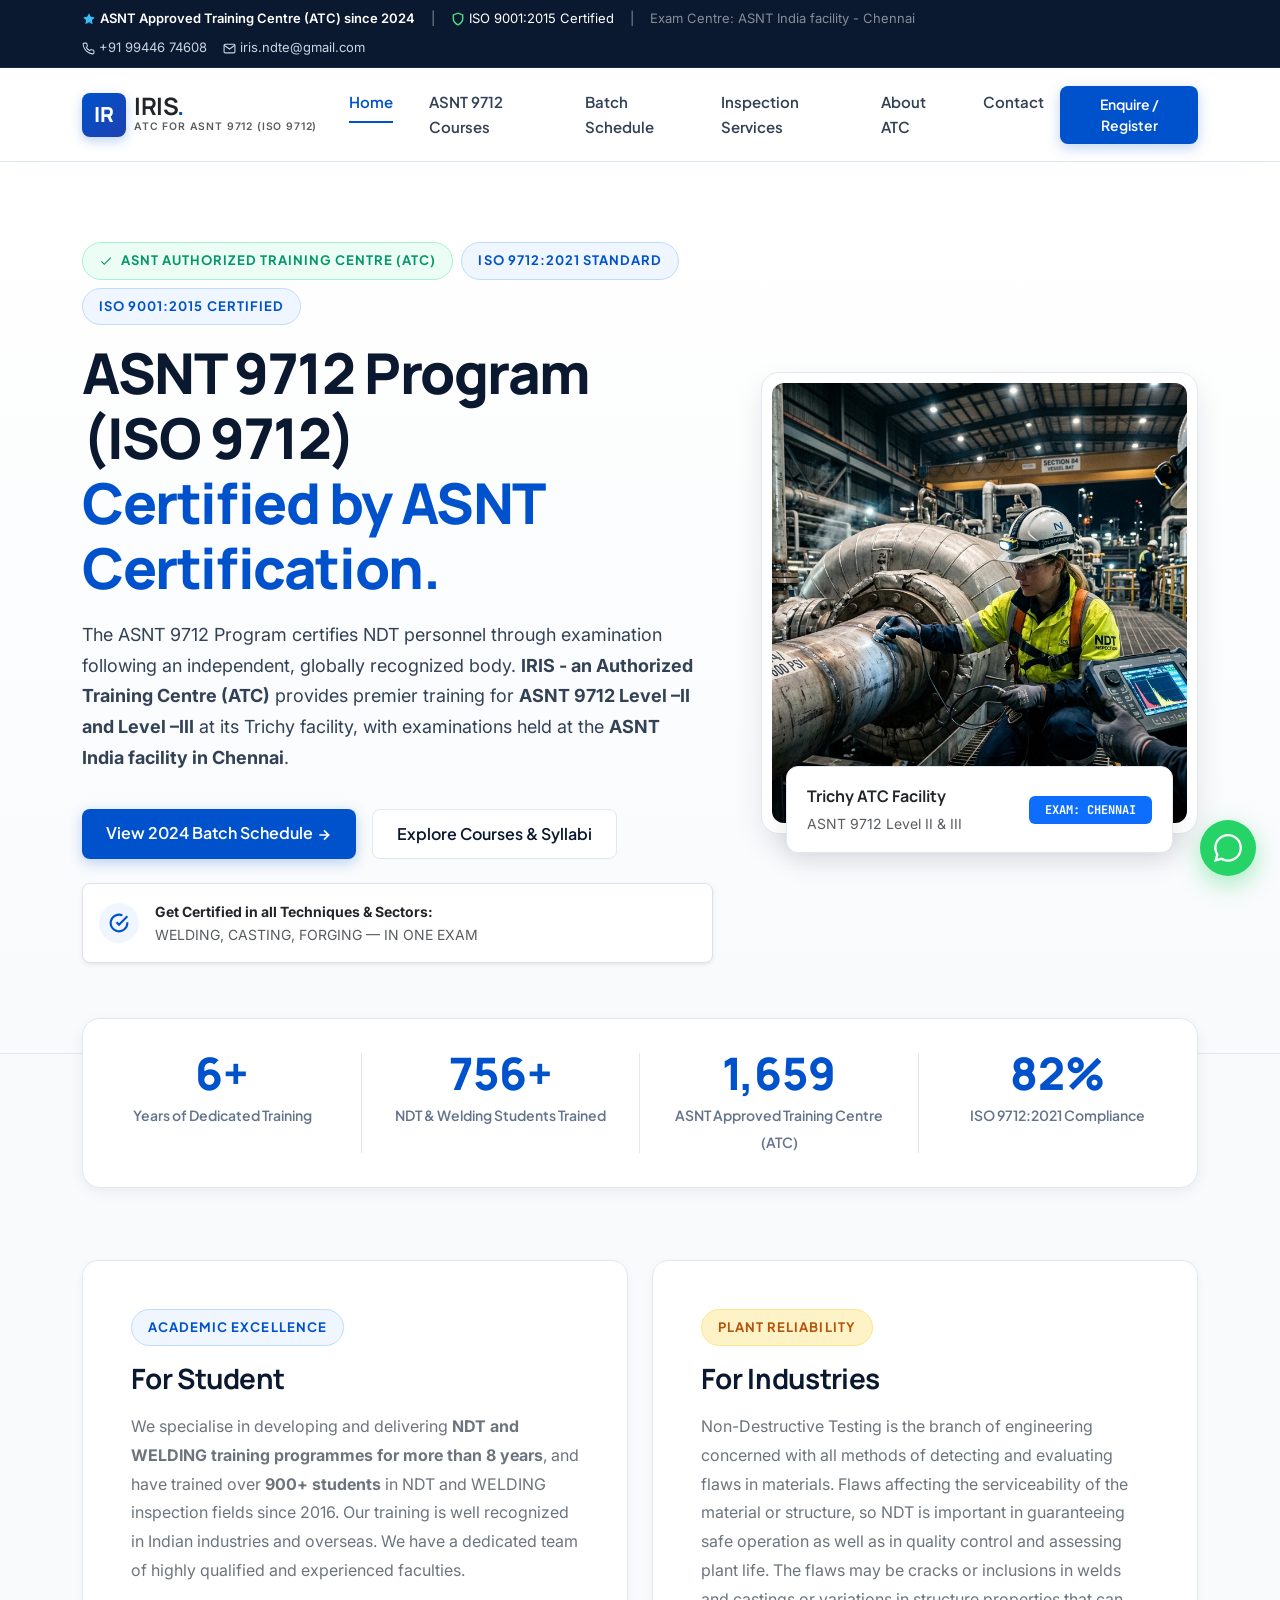
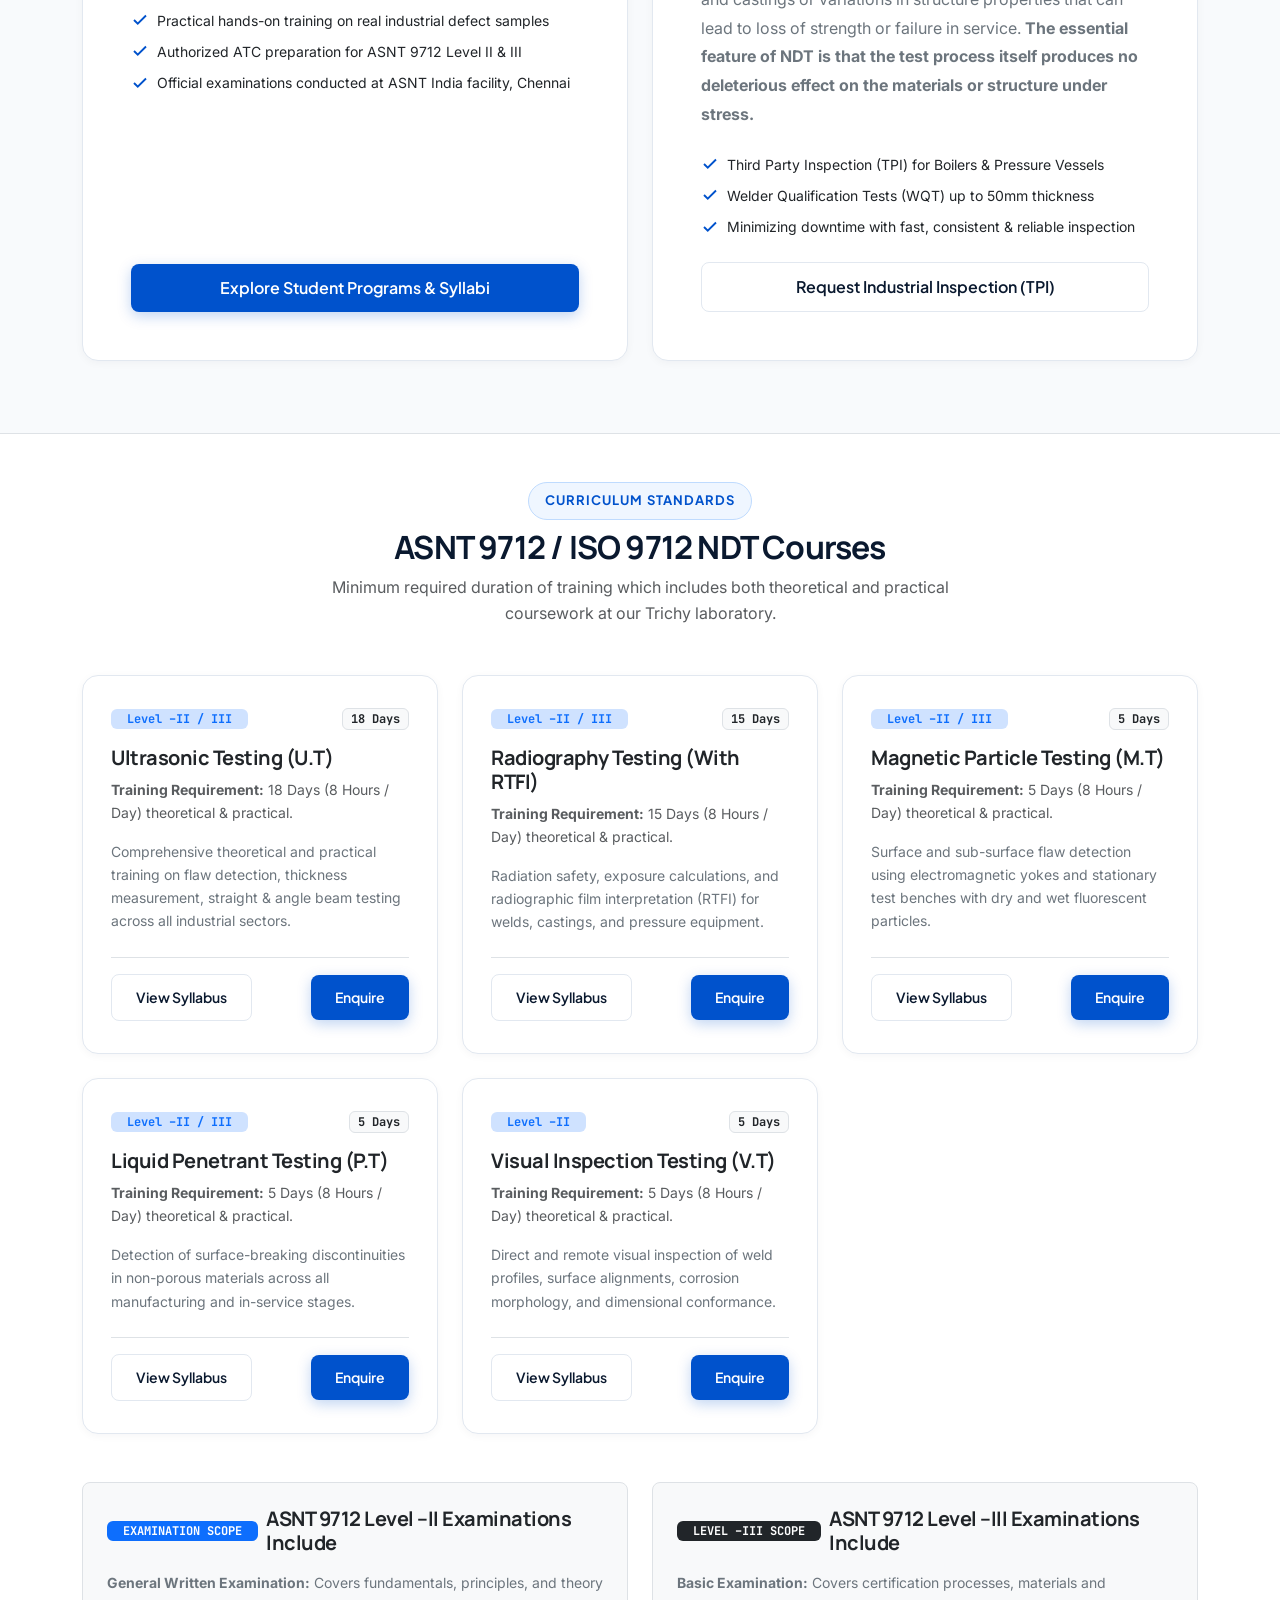
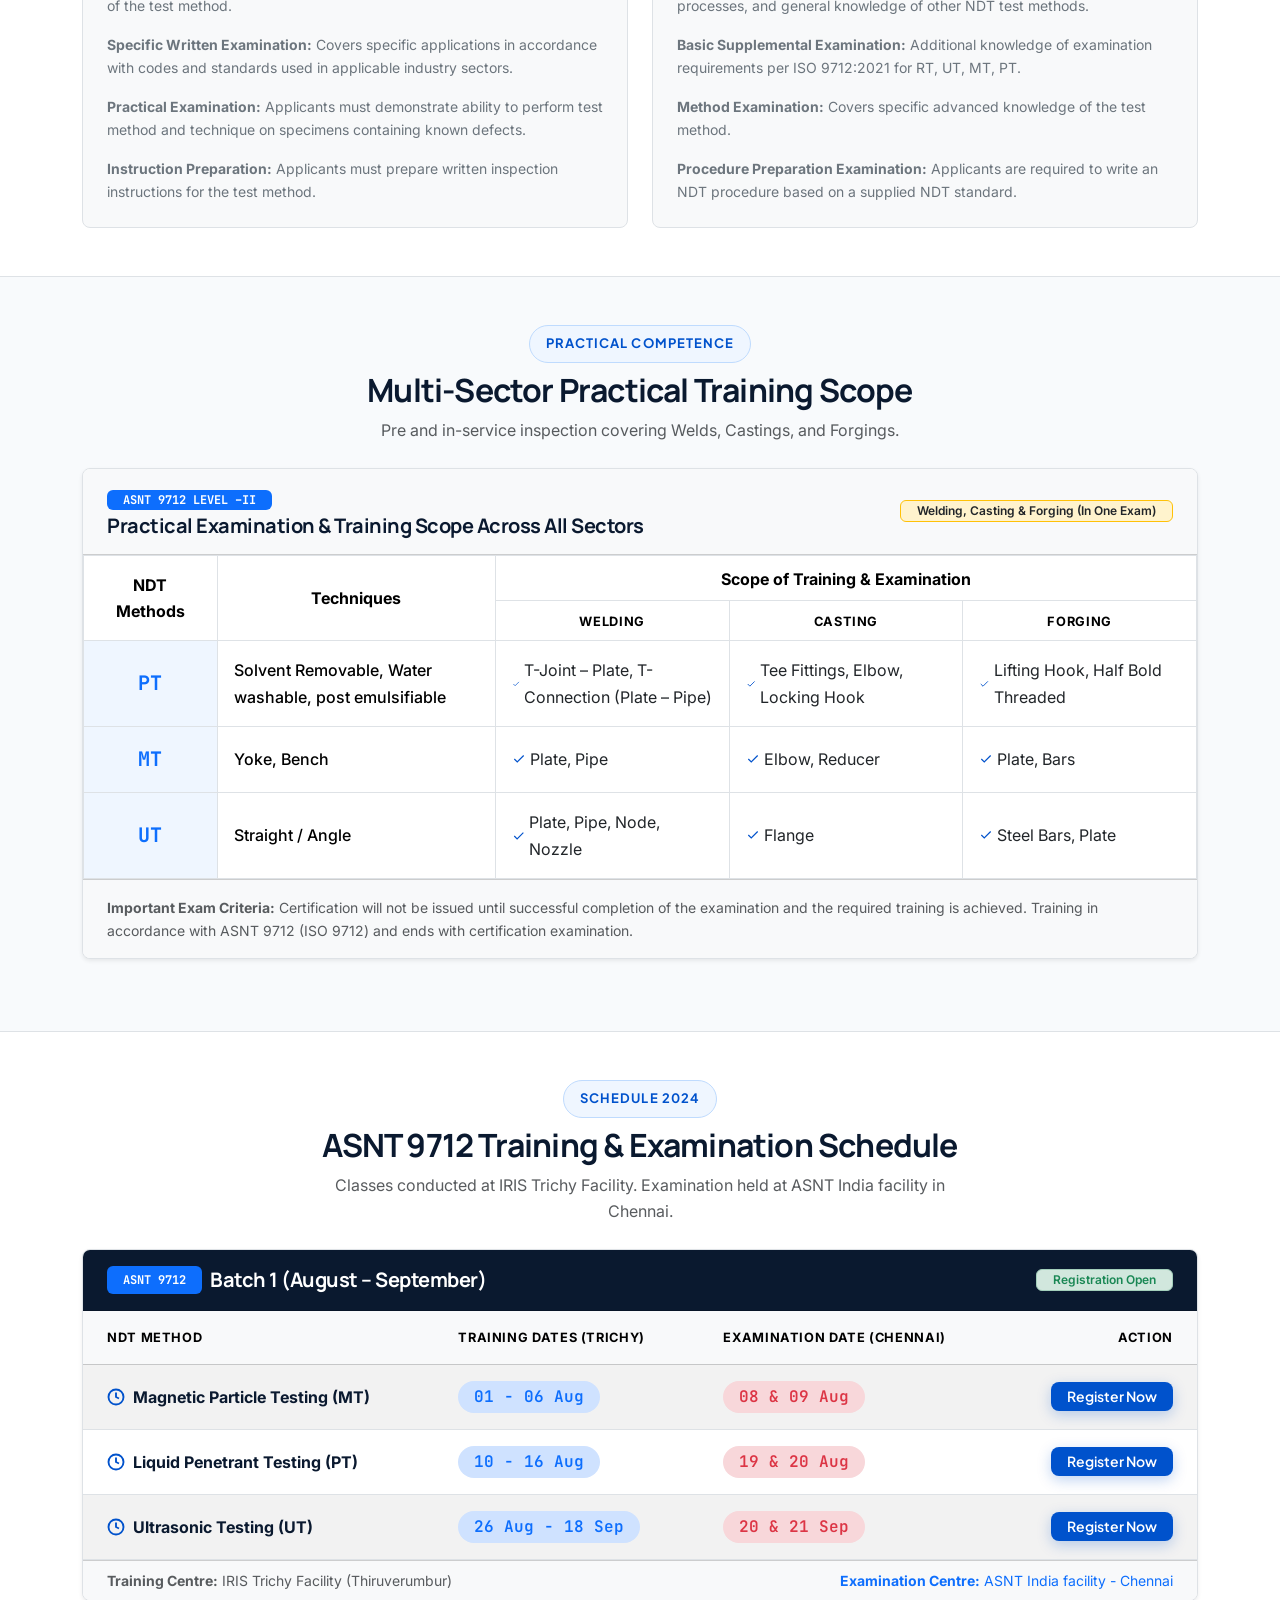
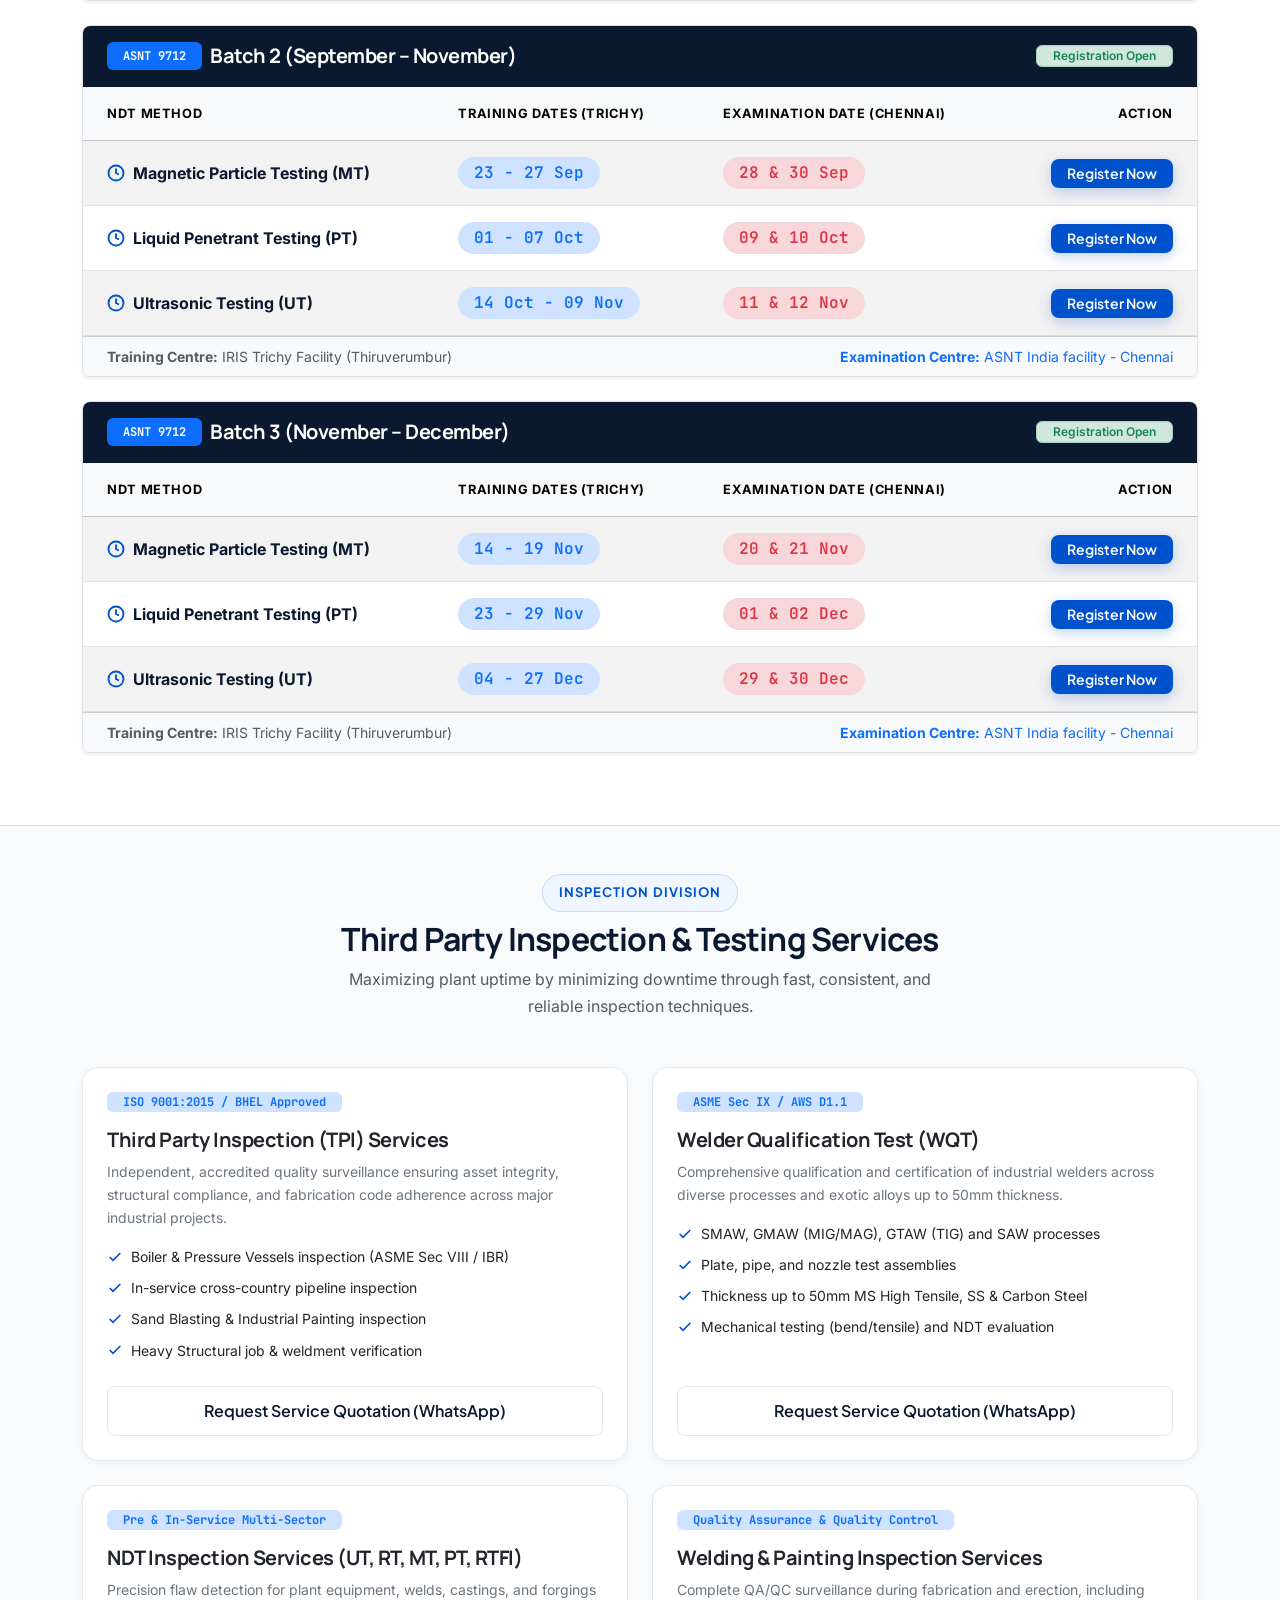
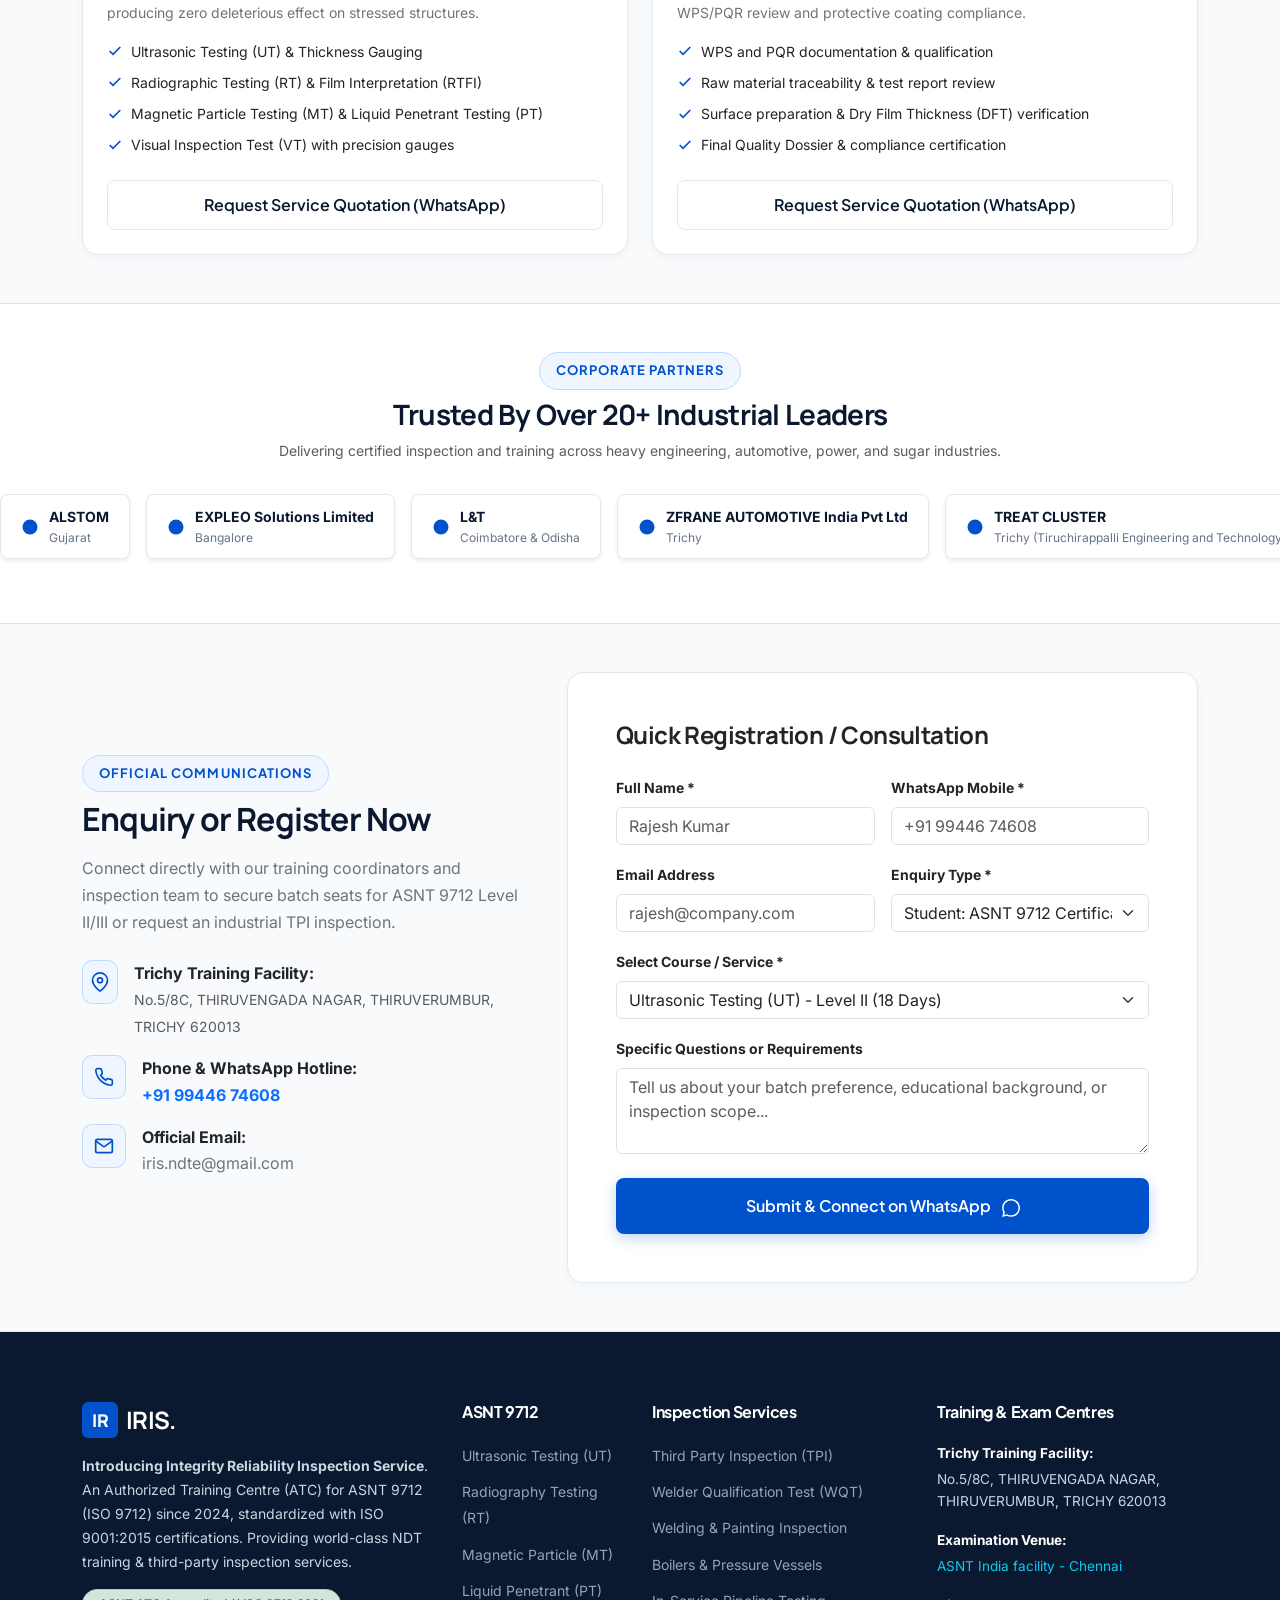
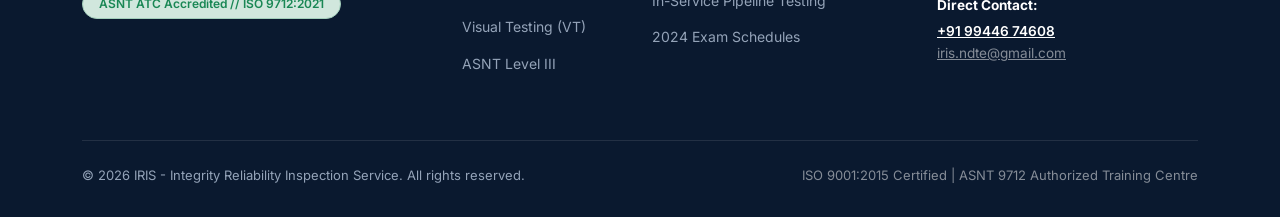
==== commit e19b0af6: "Add compiled static HTML build for GitHub Pages hosting" ====
--- a/index.html
+++ b/index.html
@@ -3,903 +3,1502 @@
 <head>
     <meta charset="UTF-8">
     <meta name="viewport" content="width=device-width, initial-scale=1.0">
-    <title>IRIS | Integrity Reliability Inspection Service | BHEL Approved NDT & TPI Trichy</title>
-    <meta name="description" content="IRIS (Integrity Reliability Inspection Service) is a premier BHEL-approved and ISO 9001:2015 certified Non-Destructive Testing (NDT), Third Party Inspection (TPI), Welder Qualification Testing (WQT), and QA/QC Training Institute in Thiruverumbur, Trichy.">
-    <meta name="keywords" content="NDT Trichy, Non Destructive Testing, BHEL approved NDT agency, Third Party Inspection Trichy, Welder Qualification Test WQT, QA QC course Trichy, ASNT Level II training, Ultrasonic Testing UT, Radiographic Testing RT, PAUT TOFD">
-    <meta name="author" content="IRIS - Integrity Reliability Inspection Service">
+    <title>Home | ASNT 9712 Authorized Training Centre &amp; TPI Inspection</title>
+    <meta name="description" content="IRIS - Authorized Training Centre (ATC) for ASNT 9712 (ISO 9712) in Trichy. ISO 9001:2015 certified NDT Level II and Level III training, examinations at ASNT India Chennai, Third Party Inspection (TPI), and Welder Qualification Testing.">
     
-    <!-- Open Graph / Facebook / WhatsApp -->
-    <meta property="og:type" content="website">
-    <meta property="og:url" content="https://www.iristrichy.com/">
-    <meta property="og:title" content="IRIS | BHEL Approved NDT & Industrial Inspection Agency | Trichy">
-    <meta property="og:description" content="Integrity Reliability Inspection Service. Approved by BHEL & Certified ISO 9001:2015. Leading NDT Testing, Third Party Inspection, and Technical Academy in Trichy.">
-    <meta property="og:image" content="assets/images/hero-ndt.jpg">
-
-    <!-- Stylesheets -->
-    <link rel="stylesheet" href="css/style.css">
-    <link rel="stylesheet" href="css/animations.css">
+    <!-- Bootstrap 5.3.3 CSS -->
+    <link href="https://cdn.jsdelivr.net/npm/bootstrap@5.3.3/dist/css/bootstrap.min.css" rel="stylesheet" integrity="sha384-QWTKZyjpPEjISv5WaRU9OFeRpok6YctnYmDr5pNlyT2bRjXh0JMhjY6hW+ALEwIH" crossorigin="anonymous">
     
-    <!-- Favicon & Theme -->
-    <meta name="theme-color" content="#0A0E17">
+    <!-- Custom Theme Stylesheet (Index 3 Corporate Light Blue) -->
+    <link rel="stylesheet" href="assets/css/custom.css">
+    
+    <!-- Favicon & Theme Color -->
+    <meta name="theme-color" content="#0052CC">
 </head>
 <body>
 
-    <!-- ==========================================================================
-         1. Top Announcement & Verification Bar
-         ========================================================================== -->
-    <div class="top-bar">
-        <div class="container top-bar-inner">
-            <div class="top-bar-badges">
-                <span class="badge-pill">
-                    <svg width="15" height="15" viewBox="0 0 24 24" fill="currentColor">
-                        <path d="M12 2l3.09 6.26L22 9.27l-5 4.87 1.18 6.88L12 17.77l-6.18 3.25L7 14.14 2 9.27l6.91-1.01L12 2z"/>
-                    </svg>
-                    Approved by BHEL
+    <!-- Institutional Accreditation Top Ribbon -->
+    <div class="top-ribbon-bar">
+        <div class="container d-flex flex-wrap justify-content-between align-items-center gap-2">
+            <div class="d-flex align-items-center gap-3 flex-wrap">
+                <span class="d-inline-flex align-items-center gap-1 fw-semibold text-white">
+                    <svg width="14" height="14" viewBox="0 0 24 24" fill="#38BDF8"><path d="M12 2l3.09 6.26L22 9.27l-5 4.87 1.18 6.88L12 17.77l-6.18 3.25L7 14.14 2 9.27l6.91-1.01L12 2z"/></svg>
+                    ASNT Approved Training Centre (ATC) since 2024
                 </span>
-                <span style="color: var(--border-dark)">|</span>
-                <span class="badge-pill">
-                    <svg width="15" height="15" viewBox="0 0 24 24" fill="none" stroke="currentColor" stroke-width="2.5">
-                        <path d="M12 22s8-4 8-10V5l-8-3-8 3v7c0 6 8 10 8 10z"/>
-                    </svg>
+                <span class="text-white-50">|</span>
+                <span class="d-inline-flex align-items-center gap-1 text-white">
+                    <svg width="14" height="14" viewBox="0 0 24 24" fill="none" stroke="#4ADE80" stroke-width="2.5"><path d="M12 22s8-4 8-10V5l-8-3-8 3v7c0 6 8 10 8 10z"/></svg>
                     ISO 9001:2015 Certified
                 </span>
-            </div>
-            <div class="top-bar-contacts">
-                <a href="https://maps.google.com/?q=No.5/8C,THIRUVENGADA+NAGAR,THIRUVERUMBUR,TRICHY" target="_blank">
-                    <svg width="14" height="14" viewBox="0 0 24 24" fill="none" stroke="currentColor" stroke-width="2">
-                        <path d="M21 10c0 7-9 13-9 13s-9-6-9-13a9 9 0 0 1 18 0z"></path>
-                        <circle cx="12" cy="10" r="3"></circle>
-                    </svg>
-                    Thiruverumbur, Trichy - 620013
-                </a>
-                <a href="tel:+919944674608">
-                    <svg width="14" height="14" viewBox="0 0 24 24" fill="none" stroke="currentColor" stroke-width="2">
-                        <path d="M22 16.92v3a2 2 0 0 1-2.18 2 19.79 19.79 0 0 1-8.63-3.07 19.5 19.5 0 0 1-6-6 19.79 19.79 0 0 1-3.07-8.67A2 2 0 0 1 4.11 2h3a2 2 0 0 1 2 1.72 12.84 12.84 0 0 0 .7 2.81 2 2 0 0 1-.45 2.11L8.09 9.91a16 16 0 0 0 6 6l1.27-1.27a2 2 0 0 1 2.11-.45 12.84 12.84 0 0 0 2.81.7A2 2 0 0 1 22 16.92z"></path>
-                    </svg>
-                    +91 99446 74608
-                </a>
-                <a href="mailto:iris.ndte@gmail.com">
-                    <svg width="14" height="14" viewBox="0 0 24 24" fill="none" stroke="currentColor" stroke-width="2">
-                        <path d="M4 4h16c1.1 0 2 .9 2 2v12c0 1.1-.9 2-2 2H4c-1.1 0-2-.9-2-2V6c0-1.1.9-2 2-2z"></path>
-                        <polyline points="22,6 12,13 2,6"></polyline>
-                    </svg>
-                    iris.ndte@gmail.com
-                </a>
+                <span class="text-white-50 d-none d-lg-inline">|</span>
+                <span class="text-white-50 d-none d-lg-inline">
+                    Exam Centre: ASNT India facility - Chennai                </span>
+            </div>
+            <div class="d-flex align-items-center gap-3">
+                <a href="tel:+91 99446 74608" class="d-inline-flex align-items-center gap-1">
+                    <svg width="13" height="13" viewBox="0 0 24 24" fill="none" stroke="currentColor" stroke-width="2"><path d="M22 16.92v3a2 2 0 0 1-2.18 2 19.79 19.79 0 0 1-8.63-3.07 19.5 19.5 0 0 1-6-6 19.79 19.79 0 0 1-3.07-8.67A2 2 0 0 1 4.11 2h3a2 2 0 0 1 2 1.72 12.84 12.84 0 0 0 .7 2.81 2 2 0 0 1-.45 2.11L8.09 9.91a16 16 0 0 0 6 6l1.27-1.27a2 2 0 0 1 2.11-.45 12.84 12.84 0 0 0 2.81.7A2 2 0 0 1 22 16.92z"></path></svg>
+                    +91 99446 74608                </a>
+                <a href="mailto:iris.ndte@gmail.com" class="d-none d-md-inline-flex align-items-center gap-1">
+                    <svg width="13" height="13" viewBox="0 0 24 24" fill="none" stroke="currentColor" stroke-width="2"><path d="M4 4h16c1.1 0 2 .9 2 2v12c0 1.1-.9 2-2 2H4c-1.1 0-2-.9-2-2V6c0-1.1.9-2 2-2z"></path><polyline points="22,6 12,13 2,6"></polyline></svg>
+                    iris.ndte@gmail.com                </a>
             </div>
         </div>
     </div>
-
-    <!-- ==========================================================================
-         2. Main Navigation Bar
-         ========================================================================== -->
-    <header class="navbar">
-        <div class="container nav-container">
-            <a href="index.html" class="brand-logo" id="mainBrandLogo">
-                <div class="brand-icon">
-                    <span>IR</span>
-                </div>
-                <div class="brand-text">
-                    <span class="brand-name">IRIS<span>.</span></span>
-                    <span class="brand-tagline">Integrity Reliability Inspection Service</span>
-                </div>
-            </a>
-
-            <nav class="nav-menu" id="navMenu">
-                <a href="#home" class="nav-link active">Home</a>
-                <a href="#about" class="nav-link">About Us</a>
-                <a href="#services" class="nav-link">Inspection Services</a>
-                <a href="#academy" class="nav-link">Training Academy</a>
-                <a href="#clients" class="nav-link">Clients</a>
-                <a href="#facility" class="nav-link">Laboratory</a>
-                <a href="#contact" class="nav-link">Contact</a>
-            </nav>
-
-            <div class="nav-actions">
-                <div style="display: flex; gap: 6px;">
-                    <a href="index.html" class="btn btn-outline btn-sm" style="padding: 4px 10px; font-size: 0.75rem; border-color: var(--primary); color: var(--primary);">Dark</a>
-                    <a href="index2.html" class="btn btn-outline btn-sm" style="padding: 4px 10px; font-size: 0.75rem;">Cyber</a>
-                    <a href="index3.html" class="btn btn-outline btn-sm" style="padding: 4px 10px; font-size: 0.75rem;">Light</a>
-                </div>
-                <a href="#contact" class="btn btn-primary btn-sm" id="navQuoteBtn">
-                    <span>Request Quote</span>
-                    <svg width="14" height="14" viewBox="0 0 24 24" fill="none" stroke="currentColor" stroke-width="2.5">
-                        <path d="M5 12h14M12 5l7 7-7 7"/>
-                    </svg>
+<nav class="navbar navbar-expand-lg navbar-iris sticky-top">
+    <div class="container">
+        <!-- Brand Logo -->
+        <a class="navbar-brand d-flex align-items-center gap-2 text-decoration-none" href="index.html">
+            <div style="width: 44px; height: 44px; border-radius: 8px; background: linear-gradient(135deg, var(--iris-blue) 0%, #1E40AF 100%); color: #FFFFFF; font-family: var(--font-display); font-weight: 800; font-size: 1.3rem; display: flex; align-items: center; justify-content: center; box-shadow: 0 4px 12px rgba(0, 82, 204, 0.25);">
+                IR
+            </div>
+            <div class="d-flex flex-column">
+                <span class="fw-bold fs-4 text-dark lh-1" style="font-family: var(--font-display); letter-spacing: -0.02em;">
+                    IRIS<span style="color: var(--iris-blue);">.</span>
+                </span>
+                <span class="text-uppercase fw-semibold text-muted" style="font-size: 0.65rem; letter-spacing: 0.08em;">
+                    ATC for ASNT 9712 (ISO 9712)
+                </span>
+            </div>
+        </a>
+
+        <!-- Mobile Toggle Button -->
+        <button class="navbar-toggler border-0 shadow-none" type="button" data-bs-toggle="collapse" data-bs-target="#irisNav" aria-controls="irisNav" aria-expanded="false" aria-label="Toggle navigation">
+            <span class="navbar-toggler-icon"></span>
+        </button>
+
+        <!-- Nav Links -->
+        <div class="collapse navbar-collapse" id="irisNav">
+            <ul class="navbar-nav mx-auto mb-2 mb-lg-0 gap-lg-1">
+                <li class="nav-item">
+                    <a class="nav-link nav-link-iris active" href="index.html">Home</a>
+                </li>
+                <li class="nav-item">
+                    <a class="nav-link nav-link-iris " href="courses.html">ASNT 9712 Courses</a>
+                </li>
+                <li class="nav-item">
+                    <a class="nav-link nav-link-iris " href="schedule.html">Batch Schedule</a>
+                </li>
+                <li class="nav-item">
+                    <a class="nav-link nav-link-iris " href="services.html">Inspection Services</a>
+                </li>
+                <li class="nav-item">
+                    <a class="nav-link nav-link-iris " href="about.html">About ATC</a>
+                </li>
+                <li class="nav-item">
+                    <a class="nav-link nav-link-iris " href="contact.html">Contact</a>
+                </li>
+            </ul>
+
+            <!-- Nav Actions -->
+            <div class="d-flex align-items-center gap-2">
+                <a href="https://wa.me/919944674608?text=Hello%20IRIS%20Trichy,%20I%20would%20like%20to%20enquire%20or%20register%20for%20the%20ASNT%209712%20course." target="_blank" class="btn btn-iris-primary btn-sm px-3 py-2">
+                    <span>Enquire / Register</span>
                 </a>
-                <button class="mobile-toggle" id="mobileToggle" aria-label="Toggle navigation">
-                    <svg width="24" height="24" viewBox="0 0 24 24" fill="none" stroke="currentColor" stroke-width="2">
-                        <path d="M4 6h16M4 12h16M4 18h16"/>
-                    </svg>
-                </button>
             </div>
         </div>
-    </header>
-
-    <main>
-        <!-- ==========================================================================
-             3. Hero Section
-             ========================================================================== -->
-        <section class="hero" id="home">
-            <div class="container">
-                <div class="hero-grid">
-                    <div class="hero-content">
-                        <div class="hero-badges-wrapper">
-                            <span class="hero-pill gold">
-                                <svg width="14" height="14" viewBox="0 0 24 24" fill="currentColor">
-                                    <path d="M12 1L3 5v6c0 5.55 3.84 10.74 9 12 5.16-1.26 9-6.45 9-12V5l-9-4z"/>
-                                </svg>
-                                Approved by BHEL
-                            </span>
-                            <span class="hero-pill cyan">
-                                <svg width="14" height="14" viewBox="0 0 24 24" fill="none" stroke="currentColor" stroke-width="2">
-                                    <path d="M22 11.08V12a10 10 0 1 1-5.93-9.14"/>
-                                    <polyline points="22 4 12 14.01 9 11.01"/>
-                                </svg>
-                                ISO 9001:2015 Certified
-                            </span>
-                            <span class="hero-pill">
-                                ASNT SNT-TC-1A Compliant
-                            </span>
-                        </div>
-
-                        <h1 class="hero-title">
-                            Engineering <span class="grad">Integrity.</span><br>
-                            Flawless Reliability.
-                        </h1>
-
-                        <p class="hero-description">
-                            IRIS provides world-class Non-Destructive Testing (NDT), Third-Party Inspection (TPI), and Welder Qualification Testing for heavy industries, alongside an elite training academy producing certified inspection intellects.
-                        </p>
-
-                        <div class="hero-cta-group">
-                            <a href="#services" class="btn btn-primary" id="heroServicesBtn">
-                                <span>Explore Inspection Services</span>
-                                <svg width="16" height="16" viewBox="0 0 24 24" fill="none" stroke="currentColor" stroke-width="2.5">
-                                    <path d="M5 12h14M12 5l7 7-7 7"/>
-                                </svg>
-                            </a>
-                            <a href="#academy" class="btn btn-outline" id="heroAcademyBtn">
-                                <span>NDT Training Academy</span>
-                            </a>
-                        </div>
-
-                        <div class="hero-trust-chips">
-                            <div class="trust-chip">
-                                <div class="trust-chip-icon">
-                                    <svg width="20" height="20" viewBox="0 0 24 24" fill="none" stroke="currentColor" stroke-width="2">
-                                        <path d="M12 2v20M17 5H9.5a3.5 3.5 0 0 0 0 7h5a3.5 3.5 0 0 1 0 7H6"/>
-                                    </svg>
-                                </div>
-                                <div class="trust-chip-text">
-                                    <strong>Maximized Uptime</strong>
-                                    <span>Fast & reliable turnaround</span>
-                                </div>
-                            </div>
-                            <div class="trust-chip">
-                                <div class="trust-chip-icon">
-                                    <svg width="20" height="20" viewBox="0 0 24 24" fill="none" stroke="currentColor" stroke-width="2">
-                                        <path d="M22 12h-4l-3 9L9 3l-3 9H2"/>
-                                    </svg>
-                                </div>
-                                <div class="trust-chip-text">
-                                    <strong>Advanced Phased Array</strong>
-                                    <span>PAUT / TOFD / Eddy Current</span>
-                                </div>
-                            </div>
-                        </div>
-                    </div>
-
-                    <!-- Visual Hero Display with Olympus NDT graphic -->
-                    <div class="hero-media">
-                        <div class="hero-image-card">
-                            <div class="radar-scan-line"></div>
-                            <img src="assets/images/hero-ndt.jpg" alt="Industrial Non Destructive Testing Inspection" width="800" height="480">
-                            
-                            <div class="hero-floating-card">
-                                <div class="floating-card-info">
-                                    <h4>Real-Time Ultrasonic Testing (UT)</h4>
-                                    <p>High-precision defect detection & weld scanning</p>
-                                </div>
-                                <div class="pulse-indicator">
-                                    <div class="pulse-dot"></div>
-                                    <span>CALIBRATED</span>
-                                </div>
-                            </div>
-                        </div>
-                    </div>
-                </div>
-            </div>
-        </section>
-
-        <!-- ==========================================================================
-             4. Dynamic Metrics & Statistics Counter Bar
-             ========================================================================== -->
-        <section class="stats-section">
-            <div class="container">
-                <div class="stats-grid">
-                    <div class="stat-item">
-                        <div class="stat-num-wrapper">
-                            <span class="stat-number" data-target="45">0</span>
-                            <span class="stat-suffix">+</span>
-                        </div>
-                        <span class="stat-label">Years of Collective Expertise</span>
-                    </div>
-
-                    <div class="stat-item">
-                        <div class="stat-num-wrapper">
-                            <span class="stat-number" data-target="8500">0</span>
-                            <span class="stat-suffix">+</span>
-                        </div>
-                        <span class="stat-label">Industrial Projects Inspected</span>
-                    </div>
-
-                    <div class="stat-item">
-                        <div class="stat-num-wrapper">
-                            <span class="stat-number" data-target="2500">0</span>
-                            <span class="stat-suffix">+</span>
-                        </div>
-                        <span class="stat-label">Certified NDT Professionals</span>
-                    </div>
-
-                    <div class="stat-item">
-                        <div class="stat-num-wrapper">
-                            <span class="stat-number" data-target="100">0</span>
-                            <span class="stat-suffix">%</span>
-                        </div>
-                        <span class="stat-label">BHEL & Code Compliance</span>
-                    </div>
-                </div>
-            </div>
-        </section>
-
-        <!-- ==========================================================================
-             5. About Section & Dual Purpose
-             ========================================================================== -->
-        <section class="facility-section" id="about">
-            <div class="container">
-                <div class="facility-grid">
-                    <div>
-                        <span class="section-tag">About IRIS</span>
-                        <h2 class="section-title">A Benchmark in Quality, Reliability & Safety</h2>
-                        <p style="color: #CBD5E1; font-size: 1.05rem; line-height: 1.7; margin-bottom: 20px;">
-                            <strong>Introducing Integrity Reliability Inspection Service (IRIS)</strong> is an adaptable, ISO 9001:2015 certified engineering service provider in the specialized field of Non-Destructive Testing and Quality Assurance.
-                        </p>
-                        <p style="color: #94A3B8; font-size: 0.95rem; line-height: 1.7; margin-bottom: 24px;">
-                            Headquartered with sophisticated laboratory facilities at Thiruverumbur, Trichy—adjacent to premier industrial clusters—IRIS addresses challenging demands in engineering inspection. Our primary mission is to <strong>maximize your plant's uptime by minimizing downtime</strong> through fast, consistent, and creative non-destructive inspection techniques.
-                        </p>
-
-                        <div class="facility-features-list">
-                            <div class="facility-feat-box">
-                                <div class="facility-feat-icon">
-                                    <svg width="22" height="22" viewBox="0 0 24 24" fill="none" stroke="currentColor" stroke-width="2">
-                                        <path d="M12 22s8-4 8-10V5l-8-3-8 3v7c0 6 8 10 8 10z"/>
-                                    </svg>
-                                </div>
-                                <h4>For Industries</h4>
-                                <p>Comprehensive flaw detection in welds, boilers, castings, and pipelines ensuring zero deleterious effect on stressed assets.</p>
-                            </div>
-
-                            <div class="facility-feat-box">
-                                <div class="facility-feat-icon">
-                                    <svg width="22" height="22" viewBox="0 0 24 24" fill="none" stroke="currentColor" stroke-width="2">
-                                        <path d="M4 19.5A2.5 2.5 0 0 1 6.5 17H20"/>
-                                        <path d="M6.5 2H20v20H6.5A2.5 2.5 0 0 1 4 19.5v-15A2.5 2.5 0 0 1 6.5 2z"/>
-                                    </svg>
-                                </div>
-                                <h4>For Students & Engineers</h4>
-                                <p>Practical-first training with standard calibration blocks and real industrial defect samples under senior Level III guidance.</p>
-                            </div>
-                        </div>
-                    </div>
-
-                    <div class="facility-image-wrapper">
-                        <span class="facility-overlay-badge">
-                            <svg width="16" height="16" viewBox="0 0 24 24" fill="none" stroke="currentColor" stroke-width="2.5">
-                                <circle cx="12" cy="12" r="10"/>
-                                <path d="M12 6v6l4 2"/>
-                            </svg>
-                            Established in Thiruverumbur, Trichy
+    </div>
+</nav>
+
+<main>
+    <!-- Hero Section -->
+    <section class="hero-iris-section">
+        <div class="container">
+            <div class="row align-items-center g-5">
+                <div class="col-lg-7">
+                    <div class="d-flex flex-wrap gap-2 mb-3">
+                        <span class="badge-atc verified">
+                            <svg width="14" height="14" viewBox="0 0 24 24" fill="currentColor"><path d="M9 16.17L4.83 12l-1.42 1.41L9 19 21 7l-1.41-1.41z"/></svg>
+                            ASNT Authorized Training Centre (ATC)
                         </span>
-                        <img src="assets/images/training-lab.jpg" alt="IRIS NDT Laboratory and Classroom Facility" width="800" height="440">
-                    </div>
-                </div>
-            </div>
-        </section>
-
-        <!-- ==========================================================================
-             6. Industrial Inspection Services
-             ========================================================================== -->
-        <section class="services-section" id="services">
-            <div class="container">
-                <div class="text-center">
-                    <span class="section-tag">Commercial Services</span>
-                    <h2 class="section-title">Industrial Inspection & Testing Capabilities</h2>
-                    <p class="section-desc">
-                        Approved by BHEL and trusted by top public and private enterprises across India. We deliver end-to-end Non-Destructive Examination with absolute code compliance.
+                        <span class="badge-atc">
+                            ISO 9712:2021 Standard
+                        </span>
+                        <span class="badge-atc">
+                            ISO 9001:2015 Certified
+                        </span>
+                    </div>
+
+                    <h1 class="hero-iris-title">
+                        ASNT 9712 Program (ISO 9712)<br>
+                        <span style="color: var(--iris-blue);">Certified by ASNT Certification.</span>
+                    </h1>
+
+                    <p class="hero-iris-desc">
+                        The ASNT 9712 Program certifies NDT personnel through examination following an independent, globally recognized body. 
+                        <strong>IRIS - an Authorized Training Centre (ATC)</strong> provides premier training for <strong>ASNT 9712 Level –II and Level –III</strong> at its Trichy facility, with examinations held at the <strong>ASNT India facility in Chennai</strong>.
                     </p>
-                </div>
-
-                <div class="services-grid">
-                    <!-- Service Card 1: TPI -->
-                    <div class="service-card">
+
+                    <div class="d-flex flex-wrap gap-3 mb-4">
+                        <a href="schedule.html" class="btn btn-iris-primary">
+                            <span>View 2024 Batch Schedule</span>
+                            <svg width="16" height="16" viewBox="0 0 24 24" fill="none" stroke="currentColor" stroke-width="2.5"><path d="M5 12h14M12 5l7 7-7 7"/></svg>
+                        </a>
+                        <a href="courses.html" class="btn btn-iris-outline">
+                            <span>Explore Courses & Syllabi</span>
+                        </a>
+                    </div>
+
+                    <!-- Sector Coverage Tagline -->
+                    <div class="p-3 bg-white rounded-3 border shadow-sm d-flex align-items-center gap-3">
+                        <div style="width: 40px; height: 40px; border-radius: 50%; background: var(--iris-ice); display: flex; align-items: center; justify-content: center; color: var(--iris-blue); flex-shrink: 0;">
+                            <svg width="20" height="20" viewBox="0 0 24 24" fill="none" stroke="currentColor" stroke-width="2.5"><path d="M22 11.08V12a10 10 0 1 1-5.93-9.14"/><polyline points="22 4 12 14.01 9 11.01"/></svg>
+                        </div>
+                        <div class="small">
+                            <strong class="text-dark d-block">Get Certified in all Techniques & Sectors:</strong>
+                            <span class="text-muted">WELDING, CASTING, FORGING — IN ONE EXAM</span>
+                        </div>
+                    </div>
+                </div>
+
+                <div class="col-lg-5">
+                    <div class="hero-iris-frame">
+                        <img src="assets/images/hero-ndt.jpg" alt="IRIS NDT Inspection and Training Facility">
+                        <div class="hero-iris-badge-overlay">
+                            <div>
+                                <strong class="d-block text-dark font-display fs-6">Trichy ATC Facility</strong>
+                                <span class="small text-muted">ASNT 9712 Level II & III</span>
+                            </div>
+                            <span class="badge bg-primary px-3 py-2 text-uppercase font-mono">Exam: Chennai</span>
+                        </div>
+                    </div>
+                </div>
+            </div>
+        </div>
+    </section>
+
+    <!-- Institutional Metrics Strip -->
+    <div class="container">
+        <div class="metrics-strip">
+            <div class="row g-0">
+                <div class="col-lg-3 col-6 metric-col">
+                    <div class="metric-val">
+                        <span class="metric-val-num" data-count="8">0</span><span>+</span>
+                    </div>
+                    <span class="metric-txt">Years of Dedicated Training</span>
+                </div>
+                <div class="col-lg-3 col-6 metric-col">
+                    <div class="metric-val">
+                        <span class="metric-val-num" data-count="900">0</span><span>+</span>
+                    </div>
+                    <span class="metric-txt">NDT & Welding Students Trained</span>
+                </div>
+                <div class="col-lg-3 col-6 metric-col">
+                    <div class="metric-val">
+                        <span class="metric-val-num" data-count="2024">0</span>
+                    </div>
+                    <span class="metric-txt">ASNT Approved Training Centre (ATC)</span>
+                </div>
+                <div class="col-lg-3 col-6 metric-col">
+                    <div class="metric-val">
+                        <span class="metric-val-num" data-count="100">0</span><span>%</span>
+                    </div>
+                    <span class="metric-txt">ISO 9712:2021 Compliance</span>
+                </div>
+            </div>
+        </div>
+    </div>
+
+    <!-- For Student & For Industries Dual Showcase (Page 1 of Document) -->
+    <section class="py-5 my-4">
+        <div class="container">
+            <div class="row g-4">
+                <!-- For Student -->
+                <div class="col-lg-6">
+                    <div class="card-iris p-4 p-md-5">
                         <div>
-                            <div class="service-card-header">
-                                <div class="service-icon-box">
-                                    <svg width="26" height="26" viewBox="0 0 24 24" fill="none" stroke="currentColor" stroke-width="2">
-                                        <path d="M14 2H6a2 2 0 0 0-2 2v16a2 2 0 0 0 2 2h12a2 2 0 0 0 2-2V8z"></path>
-                                        <polyline points="14 2 14 8 20 8"></polyline>
-                                        <line x1="16" y1="13" x2="8" y2="13"></line>
-                                        <line x1="16" y1="17" x2="8" y2="17"></line>
-                                        <polyline points="10 9 9 9 8 9"></polyline>
-                                    </svg>
-                                </div>
-                                <span class="service-badge">ASME / IBR</span>
-                            </div>
-                            <h3 class="service-title">Third Party Inspection (TPI)</h3>
-                            <p class="service-description">
-                                Independent quality surveillance and verification for capital plant equipment, fabrication shops, and site installations.
+                            <span class="badge-atc mb-3">Academic Excellence</span>
+                            <h2 class="fs-3 font-display mb-3" style="color: var(--iris-navy);">For Student</h2>
+                            <p class="text-secondary mb-4" style="line-height: 1.8;">
+                                We specialise in developing and delivering <strong>NDT and WELDING training programmes for more than 8 years</strong>, and have trained over <strong>900+ students</strong> in NDT and WELDING inspection fields since 2016. Our training is well recognized in Indian industries and overseas. We have a dedicated team of highly qualified and experienced faculties.
                             </p>
-                            <ul class="service-feature-list">
-                                <li class="service-feature-item">
-                                    <svg width="16" height="16" viewBox="0 0 24 24" fill="none" stroke="currentColor" stroke-width="2.5"><path d="M20 6L9 17l-5-5"/></svg>
-                                    <span>Boiler & Pressure Vessels inspection (ASME Sec VIII)</span>
+                            <ul class="list-unstyled d-flex flex-column gap-2 mb-4 text-dark small">
+                                <li class="d-flex align-items-center gap-2">
+                                    <svg width="18" height="18" viewBox="0 0 24 24" fill="none" stroke="var(--iris-blue)" stroke-width="2.5"><path d="M20 6L9 17l-5-5"/></svg>
+                                    <span>Practical hands-on training on real industrial defect samples</span>
                                 </li>
-                                <li class="service-feature-item">
-                                    <svg width="16" height="16" viewBox="0 0 24 24" fill="none" stroke="currentColor" stroke-width="2.5"><path d="M20 6L9 17l-5-5"/></svg>
-                                    <span>In-service cross-country pipeline inspection</span>
+                                <li class="d-flex align-items-center gap-2">
+                                    <svg width="18" height="18" viewBox="0 0 24 24" fill="none" stroke="var(--iris-blue)" stroke-width="2.5"><path d="M20 6L9 17l-5-5"/></svg>
+                                    <span>Authorized ATC preparation for ASNT 9712 Level II & III</span>
                                 </li>
-                                <li class="service-feature-item">
-                                    <svg width="16" height="16" viewBox="0 0 24 24" fill="none" stroke="currentColor" stroke-width="2.5"><path d="M20 6L9 17l-5-5"/></svg>
-                                    <span>Sand Blasting & Industrial Painting inspection</span>
-                                </li>
-                                <li class="service-feature-item">
-                                    <svg width="16" height="16" viewBox="0 0 24 24" fill="none" stroke="currentColor" stroke-width="2.5"><path d="M20 6L9 17l-5-5"/></svg>
-                                    <span>Heavy Structural Steel Job inspection</span>
+                                <li class="d-flex align-items-center gap-2">
+                                    <svg width="18" height="18" viewBox="0 0 24 24" fill="none" stroke="var(--iris-blue)" stroke-width="2.5"><path d="M20 6L9 17l-5-5"/></svg>
+                                    <span>Official examinations conducted at ASNT India facility, Chennai</span>
                                 </li>
                             </ul>
                         </div>
-                        <div class="service-card-footer">
-                            <span class="service-link" data-action="view-course" data-course-id="tpi-services">
-                                <span>View Technical Scope</span>
-                                <svg width="14" height="14" viewBox="0 0 24 24" fill="none" stroke="currentColor" stroke-width="2.5"><path d="M5 12h14M12 5l7 7-7 7"/></svg>
-                            </span>
-                            <a href="https://wa.me/919944674608?text=Hello%20IRIS,%20we%20require%20a%20quote%20for%20Third%20Party%20Inspection%20(TPI)." target="_blank" class="btn btn-outline btn-sm">RFQ</a>
-                        </div>
-                    </div>
-
-                    <!-- Service Card 2: Welder Qualification -->
-                    <div class="service-card">
+                        <a href="courses.html" class="btn btn-iris-primary w-100 text-center">
+                            Explore Student Programs & Syllabi
+                        </a>
+                    </div>
+                </div>
+
+                <!-- For Industries -->
+                <div class="col-lg-6">
+                    <div class="card-iris p-4 p-md-5">
                         <div>
-                            <div class="service-card-header">
-                                <div class="service-icon-box">
-                                    <svg width="26" height="26" viewBox="0 0 24 24" fill="none" stroke="currentColor" stroke-width="2">
-                                        <polygon points="13 2 3 14 12 14 11 22 21 10 12 10 13 2"></polygon>
-                                    </svg>
-                                </div>
-                                <span class="service-badge">AWS / ASME IX</span>
-                            </div>
-                            <h3 class="service-title">Welder Qualification Test (WQT)</h3>
-                            <p class="service-description">
-                                Qualified and certified welders across diverse welding processes, alloy combinations, and thicknesses up to 50mm.
+                            <span class="badge-atc mb-3" style="background: #FEF3C7; border-color: #FDE68A; color: #B45309;">Plant Reliability</span>
+                            <h2 class="fs-3 font-display mb-3" style="color: var(--iris-navy);">For Industries</h2>
+                            <p class="text-secondary mb-4" style="line-height: 1.8;">
+                                Non-Destructive Testing is the branch of engineering concerned with all methods of detecting and evaluating flaws in materials. Flaws affecting the serviceability of the material or structure, so NDT is important in guaranteeing safe operation as well as in quality control and assessing plant life. The flaws may be cracks or inclusions in welds and castings or variations in structure properties that can lead to loss of strength or failure in service. <strong>The essential feature of NDT is that the test process itself produces no deleterious effect on the materials or structure under stress.</strong>
                             </p>
-                            <ul class="service-feature-list">
-                                <li class="service-feature-item">
-                                    <svg width="16" height="16" viewBox="0 0 24 24" fill="none" stroke="currentColor" stroke-width="2.5"><path d="M20 6L9 17l-5-5"/></svg>
-                                    <span>GMAW (MIG / MAG) & GTAW (TIG) testing</span>
+                            <ul class="list-unstyled d-flex flex-column gap-2 mb-4 text-dark small">
+                                <li class="d-flex align-items-center gap-2">
+                                    <svg width="18" height="18" viewBox="0 0 24 24" fill="none" stroke="var(--iris-blue)" stroke-width="2.5"><path d="M20 6L9 17l-5-5"/></svg>
+                                    <span>Third Party Inspection (TPI) for Boilers & Pressure Vessels</span>
                                 </li>
-                                <li class="service-feature-item">
-                                    <svg width="16" height="16" viewBox="0 0 24 24" fill="none" stroke="currentColor" stroke-width="2.5"><path d="M20 6L9 17l-5-5"/></svg>
-                                    <span>SAW (Submerged Arc Welding) qualifications</span>
+                                <li class="d-flex align-items-center gap-2">
+                                    <svg width="18" height="18" viewBox="0 0 24 24" fill="none" stroke="var(--iris-blue)" stroke-width="2.5"><path d="M20 6L9 17l-5-5"/></svg>
+                                    <span>Welder Qualification Tests (WQT) up to 50mm thickness</span>
                                 </li>
-                                <li class="service-feature-item">
-                                    <svg width="16" height="16" viewBox="0 0 24 24" fill="none" stroke="currentColor" stroke-width="2.5"><path d="M20 6L9 17l-5-5"/></svg>
-                                    <span>Thickness up to 50mm MS High Tensile Steel</span>
-                                </li>
-                                <li class="service-feature-item">
-                                    <svg width="16" height="16" viewBox="0 0 24 24" fill="none" stroke="currentColor" stroke-width="2.5"><path d="M20 6L9 17l-5-5"/></svg>
-                                    <span>Stainless Steel & Carbon Steel coupons</span>
+                                <li class="d-flex align-items-center gap-2">
+                                    <svg width="18" height="18" viewBox="0 0 24 24" fill="none" stroke="var(--iris-blue)" stroke-width="2.5"><path d="M20 6L9 17l-5-5"/></svg>
+                                    <span>Minimizing downtime with fast, consistent & reliable inspection</span>
                                 </li>
                             </ul>
                         </div>
-                        <div class="service-card-footer">
-                            <span class="service-link" data-action="view-course" data-course-id="welder-qual">
-                                <span>Qualification Specs</span>
-                                <svg width="14" height="14" viewBox="0 0 24 24" fill="none" stroke="currentColor" stroke-width="2.5"><path d="M5 12h14M12 5l7 7-7 7"/></svg>
-                            </span>
-                            <a href="https://wa.me/919944674608?text=Hello%20IRIS,%20we%20need%20Welder%20Qualification%20Testing%20(WQT)." target="_blank" class="btn btn-outline btn-sm">Book Test</a>
-                        </div>
-                    </div>
-
-                    <!-- Service Card 3: Conventional NDT Methods -->
-                    <div class="service-card">
-                        <div>
-                            <div class="service-card-header">
-                                <div class="service-icon-box">
-                                    <svg width="26" height="26" viewBox="0 0 24 24" fill="none" stroke="currentColor" stroke-width="2">
-                                        <circle cx="12" cy="12" r="10"></circle>
-                                        <line x1="14.31" y1="8" x2="20.05" y2="17.94"></line>
-                                        <line x1="9.69" y1="8" x2="21.17" y2="8"></line>
-                                        <line x1="7.38" y1="12" x2="13.12" y2="2.06"></line>
-                                        <line x1="9.69" y1="16" x2="3.95" y2="6.06"></line>
-                                        <line x1="14.31" y1="16" x2="2.83" y2="16"></line>
-                                        <line x1="16.62" y1="12" x2="10.88" y2="21.94"></line>
-                                    </svg>
+                        <a href="services.html" class="btn btn-iris-outline w-100 text-center">
+                            Request Industrial Inspection (TPI)
+                        </a>
+                    </div>
+                </div>
+            </div>
+        </div>
+    </section>
+
+    <!-- ASNT 9712 Core Courses Section (Page 3 & 5 of Document) -->
+    <section class="py-5 bg-white border-top border-bottom">
+        <div class="container">
+            <div class="text-center mb-5">
+                <span class="badge-atc mb-2">Curriculum Standards</span>
+                <h2 class="fs-2 font-display" style="color: var(--iris-navy);">ASNT 9712 / ISO 9712 NDT Courses</h2>
+                <p class="text-muted mx-auto" style="max-width: 650px;">
+                    Minimum required duration of training which includes both theoretical and practical coursework at our Trichy laboratory.
+                </p>
+            </div>
+
+            <div class="row g-4 mb-5">
+                                    <div class="col-lg-4 col-md-6">
+                        <div class="card-iris">
+                            <div>
+                                <div class="d-flex justify-content-between align-items-center mb-3">
+                                    <span class="badge bg-primary-subtle text-primary px-3 py-1 font-mono small fw-bold">
+                                        Level –II / III                                    </span>
+                                    <span class="badge bg-light text-dark border px-2 py-1 font-mono small">
+                                        18 Days                                    </span>
                                 </div>
-                                <span class="service-badge">6 Core Methods</span>
-                            </div>
-                            <h3 class="service-title">Conventional NDT Inspection</h3>
-                            <p class="service-description">
-                                Complete non-destructive examination deployed on-site or at our Thiruverumbur testing facility with certified Level II inspectors.
-                            </p>
-                            <ul class="service-feature-list">
-                                <li class="service-feature-item">
-                                    <svg width="16" height="16" viewBox="0 0 24 24" fill="none" stroke="currentColor" stroke-width="2.5"><path d="M20 6L9 17l-5-5"/></svg>
-                                    <span>Ultrasonic Testing (UT) & Thickness Gauging</span>
-                                </li>
-                                <li class="service-feature-item">
-                                    <svg width="16" height="16" viewBox="0 0 24 24" fill="none" stroke="currentColor" stroke-width="2.5"><path d="M20 6L9 17l-5-5"/></svg>
-                                    <span>Radiography (RT) & Film Interpretation (RTFI)</span>
-                                </li>
-                                <li class="service-feature-item">
-                                    <svg width="16" height="16" viewBox="0 0 24 24" fill="none" stroke="currentColor" stroke-width="2.5"><path d="M20 6L9 17l-5-5"/></svg>
-                                    <span>Magnetic Particle (MPI) & Liquid Penetrant (PT)</span>
-                                </li>
-                                <li class="service-feature-item">
-                                    <svg width="16" height="16" viewBox="0 0 24 24" fill="none" stroke="currentColor" stroke-width="2.5"><path d="M20 6L9 17l-5-5"/></svg>
-                                    <span>Visual Testing (VT) & Weld Geometry Inspection</span>
-                                </li>
-                            </ul>
-                        </div>
-                        <div class="service-card-footer">
-                            <span class="service-link" data-action="view-course" data-course-id="ndt-level-2">
-                                <span>Inspect Standards</span>
-                                <svg width="14" height="14" viewBox="0 0 24 24" fill="none" stroke="currentColor" stroke-width="2.5"><path d="M5 12h14M12 5l7 7-7 7"/></svg>
-                            </span>
-                            <a href="#contact" class="btn btn-outline btn-sm">Inquire</a>
-                        </div>
-                    </div>
-                </div>
-            </div>
-        </section>
-
-        <!-- ==========================================================================
-             7. Training Academy & Courses
-             ========================================================================== -->
-        <section class="academy-section" id="academy">
-            <div class="container">
-                <div class="text-center">
-                    <span class="section-tag blue">IRIS Technical Academy</span>
-                    <h2 class="section-title">Professional Certification & Courses</h2>
-                    <p class="section-desc">
-                        Supplying efficient and reliable NDT intellects to global industries. Fully equipped classroom atmosphere and hands-on laboratory practicals.
+                                <h3 class="fs-5 font-display mb-2 text-dark">
+                                    Ultrasonic Testing (U.T)                                </h3>
+                                <p class="text-muted small mb-3">
+                                    <strong>Training Requirement:</strong> 18 Days (8 Hours / Day) theoretical & practical.
+                                </p>
+                                <p class="text-secondary small mb-4">
+                                    Comprehensive theoretical and practical training on flaw detection, thickness measurement, straight &amp; angle beam testing across all industrial sectors.                                </p>
+                            </div>
+                            <div class="pt-3 border-top d-flex justify-content-between align-items-center">
+                                <button type="button" 
+                                        class="btn btn-sm btn-iris-outline" 
+                                        onclick="openCourseModal(
+                                            'Ultrasonic Testing (U.T)', 
+                                            'Level –II / III', 
+                                            '18 Days', 
+                                            '8 Hours / Day', 
+                                            'ASNT India facility - Chennai', 
+                                            'Comprehensive theoretical and practical training on flaw detection, thickness measurement, straight & angle beam testing across all industrial sectors.', 
+                                            'Straight & Angle Beam, Shear Wave', 
+                                            'Welding (Plate, Pipe, Node, Nozzle), Casting (Flange), Forging (Steel Bars, Plate)'
+                                        )">
+                                    View Syllabus
+                                </button>
+                                <a href="https://wa.me/919944674608?text=Hello%20IRIS,%20I%20am%20interested%20in%20Ultrasonic+Testing+%28U.T%29." target="_blank" class="btn btn-sm btn-iris-primary">
+                                    Enquire
+                                </a>
+                            </div>
+                        </div>
+                    </div>
+                                    <div class="col-lg-4 col-md-6">
+                        <div class="card-iris">
+                            <div>
+                                <div class="d-flex justify-content-between align-items-center mb-3">
+                                    <span class="badge bg-primary-subtle text-primary px-3 py-1 font-mono small fw-bold">
+                                        Level –II / III                                    </span>
+                                    <span class="badge bg-light text-dark border px-2 py-1 font-mono small">
+                                        15 Days                                    </span>
+                                </div>
+                                <h3 class="fs-5 font-display mb-2 text-dark">
+                                    Radiography Testing (With RTFI)                                </h3>
+                                <p class="text-muted small mb-3">
+                                    <strong>Training Requirement:</strong> 15 Days (8 Hours / Day) theoretical & practical.
+                                </p>
+                                <p class="text-secondary small mb-4">
+                                    Radiation safety, exposure calculations, and radiographic film interpretation (RTFI) for welds, castings, and pressure equipment.                                </p>
+                            </div>
+                            <div class="pt-3 border-top d-flex justify-content-between align-items-center">
+                                <button type="button" 
+                                        class="btn btn-sm btn-iris-outline" 
+                                        onclick="openCourseModal(
+                                            'Radiography Testing (With RTFI)', 
+                                            'Level –II / III', 
+                                            '15 Days', 
+                                            '8 Hours / Day', 
+                                            'ASNT India facility - Chennai', 
+                                            'Radiation safety, exposure calculations, and radiographic film interpretation (RTFI) for welds, castings, and pressure equipment.', 
+                                            'X-Ray, Gamma Ray, RTFI Analysis', 
+                                            'Welding, Casting & Forging Defects'
+                                        )">
+                                    View Syllabus
+                                </button>
+                                <a href="https://wa.me/919944674608?text=Hello%20IRIS,%20I%20am%20interested%20in%20Radiography+Testing+%28With+RTFI%29." target="_blank" class="btn btn-sm btn-iris-primary">
+                                    Enquire
+                                </a>
+                            </div>
+                        </div>
+                    </div>
+                                    <div class="col-lg-4 col-md-6">
+                        <div class="card-iris">
+                            <div>
+                                <div class="d-flex justify-content-between align-items-center mb-3">
+                                    <span class="badge bg-primary-subtle text-primary px-3 py-1 font-mono small fw-bold">
+                                        Level –II / III                                    </span>
+                                    <span class="badge bg-light text-dark border px-2 py-1 font-mono small">
+                                        5 Days                                    </span>
+                                </div>
+                                <h3 class="fs-5 font-display mb-2 text-dark">
+                                    Magnetic Particle Testing (M.T)                                </h3>
+                                <p class="text-muted small mb-3">
+                                    <strong>Training Requirement:</strong> 5 Days (8 Hours / Day) theoretical & practical.
+                                </p>
+                                <p class="text-secondary small mb-4">
+                                    Surface and sub-surface flaw detection using electromagnetic yokes and stationary test benches with dry and wet fluorescent particles.                                </p>
+                            </div>
+                            <div class="pt-3 border-top d-flex justify-content-between align-items-center">
+                                <button type="button" 
+                                        class="btn btn-sm btn-iris-outline" 
+                                        onclick="openCourseModal(
+                                            'Magnetic Particle Testing (M.T)', 
+                                            'Level –II / III', 
+                                            '5 Days', 
+                                            '8 Hours / Day', 
+                                            'ASNT India facility - Chennai', 
+                                            'Surface and sub-surface flaw detection using electromagnetic yokes and stationary test benches with dry and wet fluorescent particles.', 
+                                            'Yoke, Bench Method (Visible & Fluorescent)', 
+                                            'Welding (Plate, Pipe), Casting (Elbow, Reducer), Forging (Plate, Bars)'
+                                        )">
+                                    View Syllabus
+                                </button>
+                                <a href="https://wa.me/919944674608?text=Hello%20IRIS,%20I%20am%20interested%20in%20Magnetic+Particle+Testing+%28M.T%29." target="_blank" class="btn btn-sm btn-iris-primary">
+                                    Enquire
+                                </a>
+                            </div>
+                        </div>
+                    </div>
+                                    <div class="col-lg-4 col-md-6">
+                        <div class="card-iris">
+                            <div>
+                                <div class="d-flex justify-content-between align-items-center mb-3">
+                                    <span class="badge bg-primary-subtle text-primary px-3 py-1 font-mono small fw-bold">
+                                        Level –II / III                                    </span>
+                                    <span class="badge bg-light text-dark border px-2 py-1 font-mono small">
+                                        5 Days                                    </span>
+                                </div>
+                                <h3 class="fs-5 font-display mb-2 text-dark">
+                                    Liquid Penetrant Testing (P.T)                                </h3>
+                                <p class="text-muted small mb-3">
+                                    <strong>Training Requirement:</strong> 5 Days (8 Hours / Day) theoretical & practical.
+                                </p>
+                                <p class="text-secondary small mb-4">
+                                    Detection of surface-breaking discontinuities in non-porous materials across all manufacturing and in-service stages.                                </p>
+                            </div>
+                            <div class="pt-3 border-top d-flex justify-content-between align-items-center">
+                                <button type="button" 
+                                        class="btn btn-sm btn-iris-outline" 
+                                        onclick="openCourseModal(
+                                            'Liquid Penetrant Testing (P.T)', 
+                                            'Level –II / III', 
+                                            '5 Days', 
+                                            '8 Hours / Day', 
+                                            'ASNT India facility - Chennai', 
+                                            'Detection of surface-breaking discontinuities in non-porous materials across all manufacturing and in-service stages.', 
+                                            'Solvent Removable, Water Washable, Post Emulsifiable', 
+                                            'Welding (T-Joint Plate, T-Connection Plate-Pipe), Casting (Tee Fittings, Elbow, Locking Hook), Forging (Lifting Hook, Half Bold Threaded)'
+                                        )">
+                                    View Syllabus
+                                </button>
+                                <a href="https://wa.me/919944674608?text=Hello%20IRIS,%20I%20am%20interested%20in%20Liquid+Penetrant+Testing+%28P.T%29." target="_blank" class="btn btn-sm btn-iris-primary">
+                                    Enquire
+                                </a>
+                            </div>
+                        </div>
+                    </div>
+                                    <div class="col-lg-4 col-md-6">
+                        <div class="card-iris">
+                            <div>
+                                <div class="d-flex justify-content-between align-items-center mb-3">
+                                    <span class="badge bg-primary-subtle text-primary px-3 py-1 font-mono small fw-bold">
+                                        Level –II                                    </span>
+                                    <span class="badge bg-light text-dark border px-2 py-1 font-mono small">
+                                        5 Days                                    </span>
+                                </div>
+                                <h3 class="fs-5 font-display mb-2 text-dark">
+                                    Visual Inspection Testing (V.T)                                </h3>
+                                <p class="text-muted small mb-3">
+                                    <strong>Training Requirement:</strong> 5 Days (8 Hours / Day) theoretical & practical.
+                                </p>
+                                <p class="text-secondary small mb-4">
+                                    Direct and remote visual inspection of weld profiles, surface alignments, corrosion morphology, and dimensional conformance.                                </p>
+                            </div>
+                            <div class="pt-3 border-top d-flex justify-content-between align-items-center">
+                                <button type="button" 
+                                        class="btn btn-sm btn-iris-outline" 
+                                        onclick="openCourseModal(
+                                            'Visual Inspection Testing (V.T)', 
+                                            'Level –II', 
+                                            '5 Days', 
+                                            '8 Hours / Day', 
+                                            'ASNT India facility - Chennai', 
+                                            'Direct and remote visual inspection of weld profiles, surface alignments, corrosion morphology, and dimensional conformance.', 
+                                            'Direct, Remote, Precision Weld Gauges', 
+                                            'Fabrication, Welds, Pressure Components'
+                                        )">
+                                    View Syllabus
+                                </button>
+                                <a href="https://wa.me/919944674608?text=Hello%20IRIS,%20I%20am%20interested%20in%20Visual+Inspection+Testing+%28V.T%29." target="_blank" class="btn btn-sm btn-iris-primary">
+                                    Enquire
+                                </a>
+                            </div>
+                        </div>
+                    </div>
+                            </div>
+
+            <!-- Examination Inclusions Breakdown (Page 3 & 4 of Document) -->
+            <div class="row g-4 align-items-stretch">
+                <div class="col-lg-6">
+                    <div class="p-4 bg-light rounded-3 border h-100">
+                        <div class="d-flex align-items-center gap-2 mb-3">
+                            <span class="badge bg-primary px-3 py-1 font-mono">EXAMINATION SCOPE</span>
+                            <h4 class="mb-0 fs-5 font-display text-dark">ASNT 9712 Level –II Examinations Include</h4>
+                        </div>
+                        <ul class="list-unstyled d-flex flex-column gap-3 text-secondary small mb-0">
+                            <li class="d-flex align-items-start gap-2">
+                                <span class="badge bg-primary rounded-circle p-1 mt-1"></span>
+                                <div><strong>General Written Examination:</strong> Covers fundamentals, principles, and theory of the test method.</div>
+                            </li>
+                            <li class="d-flex align-items-start gap-2">
+                                <span class="badge bg-primary rounded-circle p-1 mt-1"></span>
+                                <div><strong>Specific Written Examination:</strong> Covers specific applications in accordance with codes and standards used in applicable industry sectors.</div>
+                            </li>
+                            <li class="d-flex align-items-start gap-2">
+                                <span class="badge bg-primary rounded-circle p-1 mt-1"></span>
+                                <div><strong>Practical Examination:</strong> Applicants must demonstrate ability to perform test method and technique on specimens containing known defects.</div>
+                            </li>
+                            <li class="d-flex align-items-start gap-2">
+                                <span class="badge bg-primary rounded-circle p-1 mt-1"></span>
+                                <div><strong>Instruction Preparation:</strong> Applicants must prepare written inspection instructions for the test method.</div>
+                            </li>
+                        </ul>
+                    </div>
+                </div>
+
+                <div class="col-lg-6">
+                    <div class="p-4 bg-light rounded-3 border h-100">
+                        <div class="d-flex align-items-center gap-2 mb-3">
+                            <span class="badge bg-dark px-3 py-1 font-mono">LEVEL –III SCOPE</span>
+                            <h4 class="mb-0 fs-5 font-display text-dark">ASNT 9712 Level –III Examinations Include</h4>
+                        </div>
+                        <ul class="list-unstyled d-flex flex-column gap-3 text-secondary small mb-0">
+                            <li class="d-flex align-items-start gap-2">
+                                <span class="badge bg-dark rounded-circle p-1 mt-1"></span>
+                                <div><strong>Basic Examination:</strong> Covers certification processes, materials and processes, and general knowledge of other NDT test methods.</div>
+                            </li>
+                            <li class="d-flex align-items-start gap-2">
+                                <span class="badge bg-dark rounded-circle p-1 mt-1"></span>
+                                <div><strong>Basic Supplemental Examination:</strong> Additional knowledge of examination requirements per ISO 9712:2021 for RT, UT, MT, PT.</div>
+                            </li>
+                            <li class="d-flex align-items-start gap-2">
+                                <span class="badge bg-dark rounded-circle p-1 mt-1"></span>
+                                <div><strong>Method Examination:</strong> Covers specific advanced knowledge of the test method.</div>
+                            </li>
+                            <li class="d-flex align-items-start gap-2">
+                                <span class="badge bg-dark rounded-circle p-1 mt-1"></span>
+                                <div><strong>Procedure Preparation Examination:</strong> Applicants are required to write an NDT procedure based on a supplied NDT standard.</div>
+                            </li>
+                        </ul>
+                    </div>
+                </div>
+            </div>
+        </div>
+    </section>
+
+    <!-- Practical Examination Matrix Section (Page 4 of Document) -->
+    <section class="py-5">
+        <div class="container">
+            <div class="text-center mb-4">
+                <span class="badge-atc mb-2">Practical Competence</span>
+                <h2 class="fs-2 font-display" style="color: var(--iris-navy);">Multi-Sector Practical Training Scope</h2>
+                <p class="text-muted mx-auto" style="max-width: 600px;">
+                    Pre and in-service inspection covering Welds, Castings, and Forgings.
+                </p>
+            </div>
+
+            <div class="card border shadow-sm rounded-3 overflow-hidden mb-4">
+    <div class="card-header bg-light py-3 px-4 d-flex justify-content-between align-items-center flex-wrap gap-2">
+        <div>
+            <span class="badge bg-primary px-3 py-1 font-mono text-uppercase mb-1">ASNT 9712 LEVEL –II</span>
+            <h4 class="mb-0 fs-5 font-display" style="color: var(--iris-navy);">
+                Practical Examination & Training Scope Across All Sectors
+            </h4>
+        </div>
+        <span class="badge bg-warning-subtle text-dark border border-warning px-3 py-1 fw-semibold">
+            Welding, Casting & Forging (In One Exam)
+        </span>
+    </div>
+    <div class="table-responsive">
+        <table class="table table-bordered mb-0 align-middle">
+            <thead style="background-color: var(--iris-navy); color: #FFFFFF;" class="text-center font-heading">
+                <tr>
+                    <th rowspan="2" class="align-middle px-3 py-3" style="width: 12%;">NDT Methods</th>
+                    <th rowspan="2" class="align-middle px-3 py-3" style="width: 25%;">Techniques</th>
+                    <th colspan="3" class="py-2">Scope of Training & Examination</th>
+                </tr>
+                <tr style="background-color: #1E293B; font-size: 0.8rem; letter-spacing: 0.05em;">
+                    <th class="py-2 px-3" style="width: 21%;">WELDING</th>
+                    <th class="py-2 px-3" style="width: 21%;">CASTING</th>
+                    <th class="py-2 px-3" style="width: 21%;">FORGING</th>
+                </tr>
+            </thead>
+            <tbody>
+                                    <tr>
+                        <td class="text-center fw-bold fs-5 px-3 py-3 text-primary font-mono" style="background-color: var(--iris-ice);">
+                            PT                        </td>
+                        <td class="px-3 py-3 fw-medium">
+                            Solvent Removable, Water washable, post emulsifiable                        </td>
+                        <td class="px-3 py-3 text-dark bg-white">
+                            <span class="d-inline-flex align-items-center gap-1">
+                                <svg width="14" height="14" viewBox="0 0 24 24" fill="none" stroke="var(--iris-blue)" stroke-width="2"><path d="M20 6L9 17l-5-5"/></svg>
+                                T-Joint – Plate, T-Connection (Plate – Pipe)                            </span>
+                        </td>
+                        <td class="px-3 py-3 text-dark bg-white">
+                            <span class="d-inline-flex align-items-center gap-1">
+                                <svg width="14" height="14" viewBox="0 0 24 24" fill="none" stroke="var(--iris-blue)" stroke-width="2"><path d="M20 6L9 17l-5-5"/></svg>
+                                Tee Fittings, Elbow, Locking Hook                            </span>
+                        </td>
+                        <td class="px-3 py-3 text-dark bg-white">
+                            <span class="d-inline-flex align-items-center gap-1">
+                                <svg width="14" height="14" viewBox="0 0 24 24" fill="none" stroke="var(--iris-blue)" stroke-width="2"><path d="M20 6L9 17l-5-5"/></svg>
+                                Lifting Hook, Half Bold Threaded                            </span>
+                        </td>
+                    </tr>
+                                    <tr>
+                        <td class="text-center fw-bold fs-5 px-3 py-3 text-primary font-mono" style="background-color: var(--iris-ice);">
+                            MT                        </td>
+                        <td class="px-3 py-3 fw-medium">
+                            Yoke, Bench                        </td>
+                        <td class="px-3 py-3 text-dark bg-white">
+                            <span class="d-inline-flex align-items-center gap-1">
+                                <svg width="14" height="14" viewBox="0 0 24 24" fill="none" stroke="var(--iris-blue)" stroke-width="2"><path d="M20 6L9 17l-5-5"/></svg>
+                                Plate, Pipe                            </span>
+                        </td>
+                        <td class="px-3 py-3 text-dark bg-white">
+                            <span class="d-inline-flex align-items-center gap-1">
+                                <svg width="14" height="14" viewBox="0 0 24 24" fill="none" stroke="var(--iris-blue)" stroke-width="2"><path d="M20 6L9 17l-5-5"/></svg>
+                                Elbow, Reducer                            </span>
+                        </td>
+                        <td class="px-3 py-3 text-dark bg-white">
+                            <span class="d-inline-flex align-items-center gap-1">
+                                <svg width="14" height="14" viewBox="0 0 24 24" fill="none" stroke="var(--iris-blue)" stroke-width="2"><path d="M20 6L9 17l-5-5"/></svg>
+                                Plate, Bars                            </span>
+                        </td>
+                    </tr>
+                                    <tr>
+                        <td class="text-center fw-bold fs-5 px-3 py-3 text-primary font-mono" style="background-color: var(--iris-ice);">
+                            UT                        </td>
+                        <td class="px-3 py-3 fw-medium">
+                            Straight / Angle                        </td>
+                        <td class="px-3 py-3 text-dark bg-white">
+                            <span class="d-inline-flex align-items-center gap-1">
+                                <svg width="14" height="14" viewBox="0 0 24 24" fill="none" stroke="var(--iris-blue)" stroke-width="2"><path d="M20 6L9 17l-5-5"/></svg>
+                                Plate, Pipe, Node, Nozzle                            </span>
+                        </td>
+                        <td class="px-3 py-3 text-dark bg-white">
+                            <span class="d-inline-flex align-items-center gap-1">
+                                <svg width="14" height="14" viewBox="0 0 24 24" fill="none" stroke="var(--iris-blue)" stroke-width="2"><path d="M20 6L9 17l-5-5"/></svg>
+                                Flange                            </span>
+                        </td>
+                        <td class="px-3 py-3 text-dark bg-white">
+                            <span class="d-inline-flex align-items-center gap-1">
+                                <svg width="14" height="14" viewBox="0 0 24 24" fill="none" stroke="var(--iris-blue)" stroke-width="2"><path d="M20 6L9 17l-5-5"/></svg>
+                                Steel Bars, Plate                            </span>
+                        </td>
+                    </tr>
+                            </tbody>
+        </table>
+    </div>
+    <div class="card-footer bg-light px-4 py-3 small text-muted">
+        <strong>Important Exam Criteria:</strong> Certification will not be issued until successful completion of the examination and the required training is achieved. Training in accordance with ASNT 9712 (ISO 9712) and ends with certification examination.
+    </div>
+</div>
+        </div>
+    </section>
+
+    <!-- Training & Examination Schedule (Page 2 of Document) -->
+    <section class="py-5 bg-white border-top border-bottom" id="schedule">
+        <div class="container">
+            <div class="text-center mb-4">
+                <span class="badge-atc mb-2">Schedule 2024</span>
+                <h2 class="fs-2 font-display" style="color: var(--iris-navy);">ASNT 9712 Training & Examination Schedule</h2>
+                <p class="text-muted mx-auto" style="max-width: 650px;">
+                    Classes conducted at IRIS Trichy Facility. Examination held at ASNT India facility in Chennai.
+                </p>
+            </div>
+
+            <div class="schedule-table-wrapper">
+            <div class="card border mb-4 shadow-sm rounded-3 overflow-hidden">
+            <div class="card-header bg-primary text-white py-3 px-4 d-flex justify-content-between align-items-center flex-wrap gap-2" style="background-color: var(--iris-navy) !important;">
+                <div class="d-flex align-items-center gap-2">
+                    <span class="badge bg-primary px-3 py-2 text-uppercase fw-bold font-mono">ASNT 9712</span>
+                    <h5 class="mb-0 text-white font-display fs-5">Batch 1 (August – September)</h5>
+                </div>
+                <span class="badge bg-success-subtle text-success border border-success-subtle px-3 py-1 fw-semibold">
+                    Registration Open
+                </span>
+            </div>
+            <div class="table-responsive">
+                <table class="table table-hover table-striped mb-0 align-middle">
+                    <thead class="table-light">
+                        <tr class="text-uppercase font-heading" style="font-size: 0.8rem; letter-spacing: 0.05em; color: var(--iris-navy);">
+                            <th class="py-3 px-4">NDT Method</th>
+                            <th class="py-3 px-4">Training Dates (Trichy)</th>
+                            <th class="py-3 px-4">Examination Date (Chennai)</th>
+                            <th class="py-3 px-4 text-end">Action</th>
+                        </tr>
+                    </thead>
+                    <tbody>
+                                                    <tr>
+                                <td class="py-3 px-4 fw-bold" style="color: var(--iris-navy);">
+                                    <div class="d-flex align-items-center gap-2">
+                                        <svg width="18" height="18" viewBox="0 0 24 24" fill="none" stroke="var(--iris-blue)" stroke-width="2.5"><circle cx="12" cy="12" r="10"/><path d="M12 6v6l4 2"/></svg>
+                                        <span>Magnetic Particle Testing (MT)</span>
+                                    </div>
+                                </td>
+                                <td class="py-3 px-4">
+                                    <span class="badge bg-primary-subtle text-primary px-3 py-2 rounded-pill font-mono fs-6 fw-semibold">
+                                        01 - 06 Aug                                    </span>
+                                </td>
+                                <td class="py-3 px-4">
+                                    <span class="badge bg-danger-subtle text-danger px-3 py-2 rounded-pill font-mono fs-6 fw-semibold">
+                                        08 &amp; 09 Aug                                    </span>
+                                </td>
+                                <td class="py-3 px-4 text-end">
+                                    <a href="https://wa.me/919944674608?text=Hello%20IRIS,%20I%20want%20to%20register%20for%20Magnetic+Particle+Testing+%28MT%29+-+Batch+1+%28August+%E2%80%93+September%29." 
+                                       target="_blank" 
+                                       class="btn btn-sm btn-iris-primary px-3 py-1 text-nowrap">
+                                        Register Now
+                                    </a>
+                                </td>
+                            </tr>
+                                                    <tr>
+                                <td class="py-3 px-4 fw-bold" style="color: var(--iris-navy);">
+                                    <div class="d-flex align-items-center gap-2">
+                                        <svg width="18" height="18" viewBox="0 0 24 24" fill="none" stroke="var(--iris-blue)" stroke-width="2.5"><circle cx="12" cy="12" r="10"/><path d="M12 6v6l4 2"/></svg>
+                                        <span>Liquid Penetrant Testing (PT)</span>
+                                    </div>
+                                </td>
+                                <td class="py-3 px-4">
+                                    <span class="badge bg-primary-subtle text-primary px-3 py-2 rounded-pill font-mono fs-6 fw-semibold">
+                                        10 - 16 Aug                                    </span>
+                                </td>
+                                <td class="py-3 px-4">
+                                    <span class="badge bg-danger-subtle text-danger px-3 py-2 rounded-pill font-mono fs-6 fw-semibold">
+                                        19 &amp; 20 Aug                                    </span>
+                                </td>
+                                <td class="py-3 px-4 text-end">
+                                    <a href="https://wa.me/919944674608?text=Hello%20IRIS,%20I%20want%20to%20register%20for%20Liquid+Penetrant+Testing+%28PT%29+-+Batch+1+%28August+%E2%80%93+September%29." 
+                                       target="_blank" 
+                                       class="btn btn-sm btn-iris-primary px-3 py-1 text-nowrap">
+                                        Register Now
+                                    </a>
+                                </td>
+                            </tr>
+                                                    <tr>
+                                <td class="py-3 px-4 fw-bold" style="color: var(--iris-navy);">
+                                    <div class="d-flex align-items-center gap-2">
+                                        <svg width="18" height="18" viewBox="0 0 24 24" fill="none" stroke="var(--iris-blue)" stroke-width="2.5"><circle cx="12" cy="12" r="10"/><path d="M12 6v6l4 2"/></svg>
+                                        <span>Ultrasonic Testing (UT)</span>
+                                    </div>
+                                </td>
+                                <td class="py-3 px-4">
+                                    <span class="badge bg-primary-subtle text-primary px-3 py-2 rounded-pill font-mono fs-6 fw-semibold">
+                                        26 Aug - 18 Sep                                    </span>
+                                </td>
+                                <td class="py-3 px-4">
+                                    <span class="badge bg-danger-subtle text-danger px-3 py-2 rounded-pill font-mono fs-6 fw-semibold">
+                                        20 &amp; 21 Sep                                    </span>
+                                </td>
+                                <td class="py-3 px-4 text-end">
+                                    <a href="https://wa.me/919944674608?text=Hello%20IRIS,%20I%20want%20to%20register%20for%20Ultrasonic+Testing+%28UT%29+-+Batch+1+%28August+%E2%80%93+September%29." 
+                                       target="_blank" 
+                                       class="btn btn-sm btn-iris-primary px-3 py-1 text-nowrap">
+                                        Register Now
+                                    </a>
+                                </td>
+                            </tr>
+                                            </tbody>
+                </table>
+            </div>
+            <div class="card-footer bg-light py-2 px-4 text-muted small d-flex justify-content-between flex-wrap gap-2">
+                <span><strong>Training Centre:</strong> IRIS Trichy Facility (Thiruverumbur)</span>
+                <span class="text-primary"><strong>Examination Centre:</strong> ASNT India facility - Chennai</span>
+            </div>
+        </div>
+            <div class="card border mb-4 shadow-sm rounded-3 overflow-hidden">
+            <div class="card-header bg-primary text-white py-3 px-4 d-flex justify-content-between align-items-center flex-wrap gap-2" style="background-color: var(--iris-navy) !important;">
+                <div class="d-flex align-items-center gap-2">
+                    <span class="badge bg-primary px-3 py-2 text-uppercase fw-bold font-mono">ASNT 9712</span>
+                    <h5 class="mb-0 text-white font-display fs-5">Batch 2 (September – November)</h5>
+                </div>
+                <span class="badge bg-success-subtle text-success border border-success-subtle px-3 py-1 fw-semibold">
+                    Registration Open
+                </span>
+            </div>
+            <div class="table-responsive">
+                <table class="table table-hover table-striped mb-0 align-middle">
+                    <thead class="table-light">
+                        <tr class="text-uppercase font-heading" style="font-size: 0.8rem; letter-spacing: 0.05em; color: var(--iris-navy);">
+                            <th class="py-3 px-4">NDT Method</th>
+                            <th class="py-3 px-4">Training Dates (Trichy)</th>
+                            <th class="py-3 px-4">Examination Date (Chennai)</th>
+                            <th class="py-3 px-4 text-end">Action</th>
+                        </tr>
+                    </thead>
+                    <tbody>
+                                                    <tr>
+                                <td class="py-3 px-4 fw-bold" style="color: var(--iris-navy);">
+                                    <div class="d-flex align-items-center gap-2">
+                                        <svg width="18" height="18" viewBox="0 0 24 24" fill="none" stroke="var(--iris-blue)" stroke-width="2.5"><circle cx="12" cy="12" r="10"/><path d="M12 6v6l4 2"/></svg>
+                                        <span>Magnetic Particle Testing (MT)</span>
+                                    </div>
+                                </td>
+                                <td class="py-3 px-4">
+                                    <span class="badge bg-primary-subtle text-primary px-3 py-2 rounded-pill font-mono fs-6 fw-semibold">
+                                        23 - 27 Sep                                    </span>
+                                </td>
+                                <td class="py-3 px-4">
+                                    <span class="badge bg-danger-subtle text-danger px-3 py-2 rounded-pill font-mono fs-6 fw-semibold">
+                                        28 &amp; 30 Sep                                    </span>
+                                </td>
+                                <td class="py-3 px-4 text-end">
+                                    <a href="https://wa.me/919944674608?text=Hello%20IRIS,%20I%20want%20to%20register%20for%20Magnetic+Particle+Testing+%28MT%29+-+Batch+2+%28September+%E2%80%93+November%29." 
+                                       target="_blank" 
+                                       class="btn btn-sm btn-iris-primary px-3 py-1 text-nowrap">
+                                        Register Now
+                                    </a>
+                                </td>
+                            </tr>
+                                                    <tr>
+                                <td class="py-3 px-4 fw-bold" style="color: var(--iris-navy);">
+                                    <div class="d-flex align-items-center gap-2">
+                                        <svg width="18" height="18" viewBox="0 0 24 24" fill="none" stroke="var(--iris-blue)" stroke-width="2.5"><circle cx="12" cy="12" r="10"/><path d="M12 6v6l4 2"/></svg>
+                                        <span>Liquid Penetrant Testing (PT)</span>
+                                    </div>
+                                </td>
+                                <td class="py-3 px-4">
+                                    <span class="badge bg-primary-subtle text-primary px-3 py-2 rounded-pill font-mono fs-6 fw-semibold">
+                                        01 - 07 Oct                                    </span>
+                                </td>
+                                <td class="py-3 px-4">
+                                    <span class="badge bg-danger-subtle text-danger px-3 py-2 rounded-pill font-mono fs-6 fw-semibold">
+                                        09 &amp; 10 Oct                                    </span>
+                                </td>
+                                <td class="py-3 px-4 text-end">
+                                    <a href="https://wa.me/919944674608?text=Hello%20IRIS,%20I%20want%20to%20register%20for%20Liquid+Penetrant+Testing+%28PT%29+-+Batch+2+%28September+%E2%80%93+November%29." 
+                                       target="_blank" 
+                                       class="btn btn-sm btn-iris-primary px-3 py-1 text-nowrap">
+                                        Register Now
+                                    </a>
+                                </td>
+                            </tr>
+                                                    <tr>
+                                <td class="py-3 px-4 fw-bold" style="color: var(--iris-navy);">
+                                    <div class="d-flex align-items-center gap-2">
+                                        <svg width="18" height="18" viewBox="0 0 24 24" fill="none" stroke="var(--iris-blue)" stroke-width="2.5"><circle cx="12" cy="12" r="10"/><path d="M12 6v6l4 2"/></svg>
+                                        <span>Ultrasonic Testing (UT)</span>
+                                    </div>
+                                </td>
+                                <td class="py-3 px-4">
+                                    <span class="badge bg-primary-subtle text-primary px-3 py-2 rounded-pill font-mono fs-6 fw-semibold">
+                                        14 Oct - 09 Nov                                    </span>
+                                </td>
+                                <td class="py-3 px-4">
+                                    <span class="badge bg-danger-subtle text-danger px-3 py-2 rounded-pill font-mono fs-6 fw-semibold">
+                                        11 &amp; 12 Nov                                    </span>
+                                </td>
+                                <td class="py-3 px-4 text-end">
+                                    <a href="https://wa.me/919944674608?text=Hello%20IRIS,%20I%20want%20to%20register%20for%20Ultrasonic+Testing+%28UT%29+-+Batch+2+%28September+%E2%80%93+November%29." 
+                                       target="_blank" 
+                                       class="btn btn-sm btn-iris-primary px-3 py-1 text-nowrap">
+                                        Register Now
+                                    </a>
+                                </td>
+                            </tr>
+                                            </tbody>
+                </table>
+            </div>
+            <div class="card-footer bg-light py-2 px-4 text-muted small d-flex justify-content-between flex-wrap gap-2">
+                <span><strong>Training Centre:</strong> IRIS Trichy Facility (Thiruverumbur)</span>
+                <span class="text-primary"><strong>Examination Centre:</strong> ASNT India facility - Chennai</span>
+            </div>
+        </div>
+            <div class="card border mb-4 shadow-sm rounded-3 overflow-hidden">
+            <div class="card-header bg-primary text-white py-3 px-4 d-flex justify-content-between align-items-center flex-wrap gap-2" style="background-color: var(--iris-navy) !important;">
+                <div class="d-flex align-items-center gap-2">
+                    <span class="badge bg-primary px-3 py-2 text-uppercase fw-bold font-mono">ASNT 9712</span>
+                    <h5 class="mb-0 text-white font-display fs-5">Batch 3 (November – December)</h5>
+                </div>
+                <span class="badge bg-success-subtle text-success border border-success-subtle px-3 py-1 fw-semibold">
+                    Registration Open
+                </span>
+            </div>
+            <div class="table-responsive">
+                <table class="table table-hover table-striped mb-0 align-middle">
+                    <thead class="table-light">
+                        <tr class="text-uppercase font-heading" style="font-size: 0.8rem; letter-spacing: 0.05em; color: var(--iris-navy);">
+                            <th class="py-3 px-4">NDT Method</th>
+                            <th class="py-3 px-4">Training Dates (Trichy)</th>
+                            <th class="py-3 px-4">Examination Date (Chennai)</th>
+                            <th class="py-3 px-4 text-end">Action</th>
+                        </tr>
+                    </thead>
+                    <tbody>
+                                                    <tr>
+                                <td class="py-3 px-4 fw-bold" style="color: var(--iris-navy);">
+                                    <div class="d-flex align-items-center gap-2">
+                                        <svg width="18" height="18" viewBox="0 0 24 24" fill="none" stroke="var(--iris-blue)" stroke-width="2.5"><circle cx="12" cy="12" r="10"/><path d="M12 6v6l4 2"/></svg>
+                                        <span>Magnetic Particle Testing (MT)</span>
+                                    </div>
+                                </td>
+                                <td class="py-3 px-4">
+                                    <span class="badge bg-primary-subtle text-primary px-3 py-2 rounded-pill font-mono fs-6 fw-semibold">
+                                        14 - 19 Nov                                    </span>
+                                </td>
+                                <td class="py-3 px-4">
+                                    <span class="badge bg-danger-subtle text-danger px-3 py-2 rounded-pill font-mono fs-6 fw-semibold">
+                                        20 &amp; 21 Nov                                    </span>
+                                </td>
+                                <td class="py-3 px-4 text-end">
+                                    <a href="https://wa.me/919944674608?text=Hello%20IRIS,%20I%20want%20to%20register%20for%20Magnetic+Particle+Testing+%28MT%29+-+Batch+3+%28November+%E2%80%93+December%29." 
+                                       target="_blank" 
+                                       class="btn btn-sm btn-iris-primary px-3 py-1 text-nowrap">
+                                        Register Now
+                                    </a>
+                                </td>
+                            </tr>
+                                                    <tr>
+                                <td class="py-3 px-4 fw-bold" style="color: var(--iris-navy);">
+                                    <div class="d-flex align-items-center gap-2">
+                                        <svg width="18" height="18" viewBox="0 0 24 24" fill="none" stroke="var(--iris-blue)" stroke-width="2.5"><circle cx="12" cy="12" r="10"/><path d="M12 6v6l4 2"/></svg>
+                                        <span>Liquid Penetrant Testing (PT)</span>
+                                    </div>
+                                </td>
+                                <td class="py-3 px-4">
+                                    <span class="badge bg-primary-subtle text-primary px-3 py-2 rounded-pill font-mono fs-6 fw-semibold">
+                                        23 - 29 Nov                                    </span>
+                                </td>
+                                <td class="py-3 px-4">
+                                    <span class="badge bg-danger-subtle text-danger px-3 py-2 rounded-pill font-mono fs-6 fw-semibold">
+                                        01 &amp; 02 Dec                                    </span>
+                                </td>
+                                <td class="py-3 px-4 text-end">
+                                    <a href="https://wa.me/919944674608?text=Hello%20IRIS,%20I%20want%20to%20register%20for%20Liquid+Penetrant+Testing+%28PT%29+-+Batch+3+%28November+%E2%80%93+December%29." 
+                                       target="_blank" 
+                                       class="btn btn-sm btn-iris-primary px-3 py-1 text-nowrap">
+                                        Register Now
+                                    </a>
+                                </td>
+                            </tr>
+                                                    <tr>
+                                <td class="py-3 px-4 fw-bold" style="color: var(--iris-navy);">
+                                    <div class="d-flex align-items-center gap-2">
+                                        <svg width="18" height="18" viewBox="0 0 24 24" fill="none" stroke="var(--iris-blue)" stroke-width="2.5"><circle cx="12" cy="12" r="10"/><path d="M12 6v6l4 2"/></svg>
+                                        <span>Ultrasonic Testing (UT)</span>
+                                    </div>
+                                </td>
+                                <td class="py-3 px-4">
+                                    <span class="badge bg-primary-subtle text-primary px-3 py-2 rounded-pill font-mono fs-6 fw-semibold">
+                                        04 - 27 Dec                                    </span>
+                                </td>
+                                <td class="py-3 px-4">
+                                    <span class="badge bg-danger-subtle text-danger px-3 py-2 rounded-pill font-mono fs-6 fw-semibold">
+                                        29 &amp; 30 Dec                                    </span>
+                                </td>
+                                <td class="py-3 px-4 text-end">
+                                    <a href="https://wa.me/919944674608?text=Hello%20IRIS,%20I%20want%20to%20register%20for%20Ultrasonic+Testing+%28UT%29+-+Batch+3+%28November+%E2%80%93+December%29." 
+                                       target="_blank" 
+                                       class="btn btn-sm btn-iris-primary px-3 py-1 text-nowrap">
+                                        Register Now
+                                    </a>
+                                </td>
+                            </tr>
+                                            </tbody>
+                </table>
+            </div>
+            <div class="card-footer bg-light py-2 px-4 text-muted small d-flex justify-content-between flex-wrap gap-2">
+                <span><strong>Training Centre:</strong> IRIS Trichy Facility (Thiruverumbur)</span>
+                <span class="text-primary"><strong>Examination Centre:</strong> ASNT India facility - Chennai</span>
+            </div>
+        </div>
+    </div>
+        </div>
+    </section>
+
+    <!-- Industrial Inspection Services Overview (Page 6 of Document) -->
+    <section class="py-5" id="services">
+        <div class="container">
+            <div class="text-center mb-5">
+                <span class="badge-atc mb-2">Inspection Division</span>
+                <h2 class="fs-2 font-display" style="color: var(--iris-navy);">Third Party Inspection & Testing Services</h2>
+                <p class="text-muted mx-auto" style="max-width: 600px;">
+                    Maximizing plant uptime by minimizing downtime through fast, consistent, and reliable inspection techniques.
+                </p>
+            </div>
+
+            <div class="row g-4">
+                                    <div class="col-lg-6">
+                        <div class="card-iris p-4">
+                            <div>
+                                <div class="d-flex justify-content-between align-items-center mb-3">
+                                    <span class="badge bg-primary-subtle text-primary px-3 py-1 font-mono small fw-bold">
+                                        ISO 9001:2015 / BHEL Approved                                    </span>
+                                </div>
+                                <h3 class="fs-5 font-display mb-2 text-dark">
+                                    Third Party Inspection (TPI) Services                                </h3>
+                                <p class="text-secondary small mb-3">
+                                    Independent, accredited quality surveillance ensuring asset integrity, structural compliance, and fabrication code adherence across major industrial projects.                                </p>
+                                <ul class="list-unstyled d-flex flex-column gap-2 mb-4 text-dark small">
+                                                                            <li class="d-flex align-items-center gap-2">
+                                            <svg width="16" height="16" viewBox="0 0 24 24" fill="none" stroke="var(--iris-blue)" stroke-width="2.5"><path d="M20 6L9 17l-5-5"/></svg>
+                                            <span>Boiler &amp; Pressure Vessels inspection (ASME Sec VIII / IBR)</span>
+                                        </li>
+                                                                            <li class="d-flex align-items-center gap-2">
+                                            <svg width="16" height="16" viewBox="0 0 24 24" fill="none" stroke="var(--iris-blue)" stroke-width="2.5"><path d="M20 6L9 17l-5-5"/></svg>
+                                            <span>In-service cross-country pipeline inspection</span>
+                                        </li>
+                                                                            <li class="d-flex align-items-center gap-2">
+                                            <svg width="16" height="16" viewBox="0 0 24 24" fill="none" stroke="var(--iris-blue)" stroke-width="2.5"><path d="M20 6L9 17l-5-5"/></svg>
+                                            <span>Sand Blasting &amp; Industrial Painting inspection</span>
+                                        </li>
+                                                                            <li class="d-flex align-items-center gap-2">
+                                            <svg width="16" height="16" viewBox="0 0 24 24" fill="none" stroke="var(--iris-blue)" stroke-width="2.5"><path d="M20 6L9 17l-5-5"/></svg>
+                                            <span>Heavy Structural job &amp; weldment verification</span>
+                                        </li>
+                                                                    </ul>
+                            </div>
+                            <a href="https://wa.me/919944674608?text=Hello%20IRIS,%20I%20would%20like%20a%20quotation%20for%20Third+Party+Inspection+%28TPI%29+Services." target="_blank" class="btn btn-iris-outline w-100 text-center">
+                                Request Service Quotation (WhatsApp)
+                            </a>
+                        </div>
+                    </div>
+                                    <div class="col-lg-6">
+                        <div class="card-iris p-4">
+                            <div>
+                                <div class="d-flex justify-content-between align-items-center mb-3">
+                                    <span class="badge bg-primary-subtle text-primary px-3 py-1 font-mono small fw-bold">
+                                        ASME Sec IX / AWS D1.1                                    </span>
+                                </div>
+                                <h3 class="fs-5 font-display mb-2 text-dark">
+                                    Welder Qualification Test (WQT)                                </h3>
+                                <p class="text-secondary small mb-3">
+                                    Comprehensive qualification and certification of industrial welders across diverse processes and exotic alloys up to 50mm thickness.                                </p>
+                                <ul class="list-unstyled d-flex flex-column gap-2 mb-4 text-dark small">
+                                                                            <li class="d-flex align-items-center gap-2">
+                                            <svg width="16" height="16" viewBox="0 0 24 24" fill="none" stroke="var(--iris-blue)" stroke-width="2.5"><path d="M20 6L9 17l-5-5"/></svg>
+                                            <span>SMAW, GMAW (MIG/MAG), GTAW (TIG) and SAW processes</span>
+                                        </li>
+                                                                            <li class="d-flex align-items-center gap-2">
+                                            <svg width="16" height="16" viewBox="0 0 24 24" fill="none" stroke="var(--iris-blue)" stroke-width="2.5"><path d="M20 6L9 17l-5-5"/></svg>
+                                            <span>Plate, pipe, and nozzle test assemblies</span>
+                                        </li>
+                                                                            <li class="d-flex align-items-center gap-2">
+                                            <svg width="16" height="16" viewBox="0 0 24 24" fill="none" stroke="var(--iris-blue)" stroke-width="2.5"><path d="M20 6L9 17l-5-5"/></svg>
+                                            <span>Thickness up to 50mm MS High Tensile, SS &amp; Carbon Steel</span>
+                                        </li>
+                                                                            <li class="d-flex align-items-center gap-2">
+                                            <svg width="16" height="16" viewBox="0 0 24 24" fill="none" stroke="var(--iris-blue)" stroke-width="2.5"><path d="M20 6L9 17l-5-5"/></svg>
+                                            <span>Mechanical testing (bend/tensile) and NDT evaluation</span>
+                                        </li>
+                                                                    </ul>
+                            </div>
+                            <a href="https://wa.me/919944674608?text=Hello%20IRIS,%20I%20would%20like%20a%20quotation%20for%20Welder+Qualification+Test+%28WQT%29." target="_blank" class="btn btn-iris-outline w-100 text-center">
+                                Request Service Quotation (WhatsApp)
+                            </a>
+                        </div>
+                    </div>
+                                    <div class="col-lg-6">
+                        <div class="card-iris p-4">
+                            <div>
+                                <div class="d-flex justify-content-between align-items-center mb-3">
+                                    <span class="badge bg-primary-subtle text-primary px-3 py-1 font-mono small fw-bold">
+                                        Pre &amp; In-Service Multi-Sector                                    </span>
+                                </div>
+                                <h3 class="fs-5 font-display mb-2 text-dark">
+                                    NDT Inspection Services (UT, RT, MT, PT, RTFI)                                </h3>
+                                <p class="text-secondary small mb-3">
+                                    Precision flaw detection for plant equipment, welds, castings, and forgings producing zero deleterious effect on stressed structures.                                </p>
+                                <ul class="list-unstyled d-flex flex-column gap-2 mb-4 text-dark small">
+                                                                            <li class="d-flex align-items-center gap-2">
+                                            <svg width="16" height="16" viewBox="0 0 24 24" fill="none" stroke="var(--iris-blue)" stroke-width="2.5"><path d="M20 6L9 17l-5-5"/></svg>
+                                            <span>Ultrasonic Testing (UT) &amp; Thickness Gauging</span>
+                                        </li>
+                                                                            <li class="d-flex align-items-center gap-2">
+                                            <svg width="16" height="16" viewBox="0 0 24 24" fill="none" stroke="var(--iris-blue)" stroke-width="2.5"><path d="M20 6L9 17l-5-5"/></svg>
+                                            <span>Radiographic Testing (RT) &amp; Film Interpretation (RTFI)</span>
+                                        </li>
+                                                                            <li class="d-flex align-items-center gap-2">
+                                            <svg width="16" height="16" viewBox="0 0 24 24" fill="none" stroke="var(--iris-blue)" stroke-width="2.5"><path d="M20 6L9 17l-5-5"/></svg>
+                                            <span>Magnetic Particle Testing (MT) &amp; Liquid Penetrant Testing (PT)</span>
+                                        </li>
+                                                                            <li class="d-flex align-items-center gap-2">
+                                            <svg width="16" height="16" viewBox="0 0 24 24" fill="none" stroke="var(--iris-blue)" stroke-width="2.5"><path d="M20 6L9 17l-5-5"/></svg>
+                                            <span>Visual Inspection Test (VT) with precision gauges</span>
+                                        </li>
+                                                                    </ul>
+                            </div>
+                            <a href="https://wa.me/919944674608?text=Hello%20IRIS,%20I%20would%20like%20a%20quotation%20for%20NDT+Inspection+Services+%28UT%2C+RT%2C+MT%2C+PT%2C+RTFI%29." target="_blank" class="btn btn-iris-outline w-100 text-center">
+                                Request Service Quotation (WhatsApp)
+                            </a>
+                        </div>
+                    </div>
+                                    <div class="col-lg-6">
+                        <div class="card-iris p-4">
+                            <div>
+                                <div class="d-flex justify-content-between align-items-center mb-3">
+                                    <span class="badge bg-primary-subtle text-primary px-3 py-1 font-mono small fw-bold">
+                                        Quality Assurance &amp; Quality Control                                    </span>
+                                </div>
+                                <h3 class="fs-5 font-display mb-2 text-dark">
+                                    Welding &amp; Painting Inspection Services                                </h3>
+                                <p class="text-secondary small mb-3">
+                                    Complete QA/QC surveillance during fabrication and erection, including WPS/PQR review and protective coating compliance.                                </p>
+                                <ul class="list-unstyled d-flex flex-column gap-2 mb-4 text-dark small">
+                                                                            <li class="d-flex align-items-center gap-2">
+                                            <svg width="16" height="16" viewBox="0 0 24 24" fill="none" stroke="var(--iris-blue)" stroke-width="2.5"><path d="M20 6L9 17l-5-5"/></svg>
+                                            <span>WPS and PQR documentation &amp; qualification</span>
+                                        </li>
+                                                                            <li class="d-flex align-items-center gap-2">
+                                            <svg width="16" height="16" viewBox="0 0 24 24" fill="none" stroke="var(--iris-blue)" stroke-width="2.5"><path d="M20 6L9 17l-5-5"/></svg>
+                                            <span>Raw material traceability &amp; test report review</span>
+                                        </li>
+                                                                            <li class="d-flex align-items-center gap-2">
+                                            <svg width="16" height="16" viewBox="0 0 24 24" fill="none" stroke="var(--iris-blue)" stroke-width="2.5"><path d="M20 6L9 17l-5-5"/></svg>
+                                            <span>Surface preparation &amp; Dry Film Thickness (DFT) verification</span>
+                                        </li>
+                                                                            <li class="d-flex align-items-center gap-2">
+                                            <svg width="16" height="16" viewBox="0 0 24 24" fill="none" stroke="var(--iris-blue)" stroke-width="2.5"><path d="M20 6L9 17l-5-5"/></svg>
+                                            <span>Final Quality Dossier &amp; compliance certification</span>
+                                        </li>
+                                                                    </ul>
+                            </div>
+                            <a href="https://wa.me/919944674608?text=Hello%20IRIS,%20I%20would%20like%20a%20quotation%20for%20Welding+%26+Painting+Inspection+Services." target="_blank" class="btn btn-iris-outline w-100 text-center">
+                                Request Service Quotation (WhatsApp)
+                            </a>
+                        </div>
+                    </div>
+                            </div>
+        </div>
+    </section>
+
+    <!-- Client Roster Showcase (Page 7 of Document) -->
+    <section class="py-5 bg-white border-top border-bottom" id="clients">
+        <div class="container text-center mb-3">
+            <span class="badge-atc mb-2">Corporate Partners</span>
+            <h2 class="fs-3 font-display" style="color: var(--iris-navy);">Trusted By Over 20+ Industrial Leaders</h2>
+            <p class="text-muted small">Delivering certified inspection and training across heavy engineering, automotive, power, and sugar industries.</p>
+        </div>
+
+        <div class="client-marquee-container py-3">
+    <div class="client-marquee-track">
+                    <div class="client-chip shadow-sm">
+                <svg width="18" height="18" viewBox="0 0 24 24" fill="var(--iris-blue)"><circle cx="12" cy="12" r="10"/></svg>
+                <div>
+                    <strong>ALSTOM</strong>
+                    <span class="d-block">Gujarat</span>
+                </div>
+            </div>
+                    <div class="client-chip shadow-sm">
+                <svg width="18" height="18" viewBox="0 0 24 24" fill="var(--iris-blue)"><circle cx="12" cy="12" r="10"/></svg>
+                <div>
+                    <strong>EXPLEO Solutions Limited</strong>
+                    <span class="d-block">Bangalore</span>
+                </div>
+            </div>
+                    <div class="client-chip shadow-sm">
+                <svg width="18" height="18" viewBox="0 0 24 24" fill="var(--iris-blue)"><circle cx="12" cy="12" r="10"/></svg>
+                <div>
+                    <strong>L&amp;T</strong>
+                    <span class="d-block">Coimbatore &amp; Odisha</span>
+                </div>
+            </div>
+                    <div class="client-chip shadow-sm">
+                <svg width="18" height="18" viewBox="0 0 24 24" fill="var(--iris-blue)"><circle cx="12" cy="12" r="10"/></svg>
+                <div>
+                    <strong>ZFRANE AUTOMOTIVE India Pvt Ltd</strong>
+                    <span class="d-block">Trichy</span>
+                </div>
+            </div>
+                    <div class="client-chip shadow-sm">
+                <svg width="18" height="18" viewBox="0 0 24 24" fill="var(--iris-blue)"><circle cx="12" cy="12" r="10"/></svg>
+                <div>
+                    <strong>TREAT CLUSTER</strong>
+                    <span class="d-block">Trichy (Tiruchirappalli Engineering and Technology)</span>
+                </div>
+            </div>
+                    <div class="client-chip shadow-sm">
+                <svg width="18" height="18" viewBox="0 0 24 24" fill="var(--iris-blue)"><circle cx="12" cy="12" r="10"/></svg>
+                <div>
+                    <strong>Velmurugan Industries</strong>
+                    <span class="d-block">Trichy</span>
+                </div>
+            </div>
+                    <div class="client-chip shadow-sm">
+                <svg width="18" height="18" viewBox="0 0 24 24" fill="var(--iris-blue)"><circle cx="12" cy="12" r="10"/></svg>
+                <div>
+                    <strong>E Square Energy Equipments Pvt Ltd</strong>
+                    <span class="d-block">Tamil Nadu</span>
+                </div>
+            </div>
+                    <div class="client-chip shadow-sm">
+                <svg width="18" height="18" viewBox="0 0 24 24" fill="var(--iris-blue)"><circle cx="12" cy="12" r="10"/></svg>
+                <div>
+                    <strong>Shree Shraavana Engineering</strong>
+                    <span class="d-block">Trichy</span>
+                </div>
+            </div>
+                    <div class="client-chip shadow-sm">
+                <svg width="18" height="18" viewBox="0 0 24 24" fill="var(--iris-blue)"><circle cx="12" cy="12" r="10"/></svg>
+                <div>
+                    <strong>Meclin Infras Private Limited</strong>
+                    <span class="d-block">Trichy</span>
+                </div>
+            </div>
+                    <div class="client-chip shadow-sm">
+                <svg width="18" height="18" viewBox="0 0 24 24" fill="var(--iris-blue)"><circle cx="12" cy="12" r="10"/></svg>
+                <div>
+                    <strong>T.N.E.B - Sruliyar Hydroelectric Power Plant</strong>
+                    <span class="d-block">Theni</span>
+                </div>
+            </div>
+                    <div class="client-chip shadow-sm">
+                <svg width="18" height="18" viewBox="0 0 24 24" fill="var(--iris-blue)"><circle cx="12" cy="12" r="10"/></svg>
+                <div>
+                    <strong>HAL Offshore Private Limited</strong>
+                    <span class="d-block">Thiruvarur</span>
+                </div>
+            </div>
+                    <div class="client-chip shadow-sm">
+                <svg width="18" height="18" viewBox="0 0 24 24" fill="var(--iris-blue)"><circle cx="12" cy="12" r="10"/></svg>
+                <div>
+                    <strong>WALCHAND Industries</strong>
+                    <span class="d-block">Pune</span>
+                </div>
+            </div>
+                    <div class="client-chip shadow-sm">
+                <svg width="18" height="18" viewBox="0 0 24 24" fill="var(--iris-blue)"><circle cx="12" cy="12" r="10"/></svg>
+                <div>
+                    <strong>T.N.E.B Chengalrayan Co-op. Sugar Mills</strong>
+                    <span class="d-block">Villupuram</span>
+                </div>
+            </div>
+                    <div class="client-chip shadow-sm">
+                <svg width="18" height="18" viewBox="0 0 24 24" fill="var(--iris-blue)"><circle cx="12" cy="12" r="10"/></svg>
+                <div>
+                    <strong>SICGILSOL India Pvt. Ltd</strong>
+                    <span class="d-block">Trichy</span>
+                </div>
+            </div>
+                    <div class="client-chip shadow-sm">
+                <svg width="18" height="18" viewBox="0 0 24 24" fill="var(--iris-blue)"><circle cx="12" cy="12" r="10"/></svg>
+                <div>
+                    <strong>Five Star Industries</strong>
+                    <span class="d-block">Trichy</span>
+                </div>
+            </div>
+                    <div class="client-chip shadow-sm">
+                <svg width="18" height="18" viewBox="0 0 24 24" fill="var(--iris-blue)"><circle cx="12" cy="12" r="10"/></svg>
+                <div>
+                    <strong>R.M.K Engineering Industry</strong>
+                    <span class="d-block">Trichy</span>
+                </div>
+            </div>
+                    <div class="client-chip shadow-sm">
+                <svg width="18" height="18" viewBox="0 0 24 24" fill="var(--iris-blue)"><circle cx="12" cy="12" r="10"/></svg>
+                <div>
+                    <strong>Metal Care Engineering</strong>
+                    <span class="d-block">Trichy</span>
+                </div>
+            </div>
+                    <div class="client-chip shadow-sm">
+                <svg width="18" height="18" viewBox="0 0 24 24" fill="var(--iris-blue)"><circle cx="12" cy="12" r="10"/></svg>
+                <div>
+                    <strong>RIBO INDUSTRIES PVT, LTD</strong>
+                    <span class="d-block">Pudukottai</span>
+                </div>
+            </div>
+                    <div class="client-chip shadow-sm">
+                <svg width="18" height="18" viewBox="0 0 24 24" fill="var(--iris-blue)"><circle cx="12" cy="12" r="10"/></svg>
+                <div>
+                    <strong>IOCL</strong>
+                    <span class="d-block">Kumbakonam</span>
+                </div>
+            </div>
+                    <div class="client-chip shadow-sm">
+                <svg width="18" height="18" viewBox="0 0 24 24" fill="var(--iris-blue)"><circle cx="12" cy="12" r="10"/></svg>
+                <div>
+                    <strong>Vethaa Milk Factory</strong>
+                    <span class="d-block">Musiri</span>
+                </div>
+            </div>
+                <!-- Duplicate loop for seamless continuous animation -->
+                    <div class="client-chip shadow-sm">
+                <svg width="18" height="18" viewBox="0 0 24 24" fill="var(--iris-blue)"><circle cx="12" cy="12" r="10"/></svg>
+                <div>
+                    <strong>ALSTOM</strong>
+                    <span class="d-block">Gujarat</span>
+                </div>
+            </div>
+                    <div class="client-chip shadow-sm">
+                <svg width="18" height="18" viewBox="0 0 24 24" fill="var(--iris-blue)"><circle cx="12" cy="12" r="10"/></svg>
+                <div>
+                    <strong>EXPLEO Solutions Limited</strong>
+                    <span class="d-block">Bangalore</span>
+                </div>
+            </div>
+                    <div class="client-chip shadow-sm">
+                <svg width="18" height="18" viewBox="0 0 24 24" fill="var(--iris-blue)"><circle cx="12" cy="12" r="10"/></svg>
+                <div>
+                    <strong>L&amp;T</strong>
+                    <span class="d-block">Coimbatore &amp; Odisha</span>
+                </div>
+            </div>
+                    <div class="client-chip shadow-sm">
+                <svg width="18" height="18" viewBox="0 0 24 24" fill="var(--iris-blue)"><circle cx="12" cy="12" r="10"/></svg>
+                <div>
+                    <strong>ZFRANE AUTOMOTIVE India Pvt Ltd</strong>
+                    <span class="d-block">Trichy</span>
+                </div>
+            </div>
+                    <div class="client-chip shadow-sm">
+                <svg width="18" height="18" viewBox="0 0 24 24" fill="var(--iris-blue)"><circle cx="12" cy="12" r="10"/></svg>
+                <div>
+                    <strong>TREAT CLUSTER</strong>
+                    <span class="d-block">Trichy (Tiruchirappalli Engineering and Technology)</span>
+                </div>
+            </div>
+                    <div class="client-chip shadow-sm">
+                <svg width="18" height="18" viewBox="0 0 24 24" fill="var(--iris-blue)"><circle cx="12" cy="12" r="10"/></svg>
+                <div>
+                    <strong>Velmurugan Industries</strong>
+                    <span class="d-block">Trichy</span>
+                </div>
+            </div>
+                    <div class="client-chip shadow-sm">
+                <svg width="18" height="18" viewBox="0 0 24 24" fill="var(--iris-blue)"><circle cx="12" cy="12" r="10"/></svg>
+                <div>
+                    <strong>E Square Energy Equipments Pvt Ltd</strong>
+                    <span class="d-block">Tamil Nadu</span>
+                </div>
+            </div>
+                    <div class="client-chip shadow-sm">
+                <svg width="18" height="18" viewBox="0 0 24 24" fill="var(--iris-blue)"><circle cx="12" cy="12" r="10"/></svg>
+                <div>
+                    <strong>Shree Shraavana Engineering</strong>
+                    <span class="d-block">Trichy</span>
+                </div>
+            </div>
+                    <div class="client-chip shadow-sm">
+                <svg width="18" height="18" viewBox="0 0 24 24" fill="var(--iris-blue)"><circle cx="12" cy="12" r="10"/></svg>
+                <div>
+                    <strong>Meclin Infras Private Limited</strong>
+                    <span class="d-block">Trichy</span>
+                </div>
+            </div>
+                    <div class="client-chip shadow-sm">
+                <svg width="18" height="18" viewBox="0 0 24 24" fill="var(--iris-blue)"><circle cx="12" cy="12" r="10"/></svg>
+                <div>
+                    <strong>T.N.E.B - Sruliyar Hydroelectric Power Plant</strong>
+                    <span class="d-block">Theni</span>
+                </div>
+            </div>
+                    <div class="client-chip shadow-sm">
+                <svg width="18" height="18" viewBox="0 0 24 24" fill="var(--iris-blue)"><circle cx="12" cy="12" r="10"/></svg>
+                <div>
+                    <strong>HAL Offshore Private Limited</strong>
+                    <span class="d-block">Thiruvarur</span>
+                </div>
+            </div>
+                    <div class="client-chip shadow-sm">
+                <svg width="18" height="18" viewBox="0 0 24 24" fill="var(--iris-blue)"><circle cx="12" cy="12" r="10"/></svg>
+                <div>
+                    <strong>WALCHAND Industries</strong>
+                    <span class="d-block">Pune</span>
+                </div>
+            </div>
+                    <div class="client-chip shadow-sm">
+                <svg width="18" height="18" viewBox="0 0 24 24" fill="var(--iris-blue)"><circle cx="12" cy="12" r="10"/></svg>
+                <div>
+                    <strong>T.N.E.B Chengalrayan Co-op. Sugar Mills</strong>
+                    <span class="d-block">Villupuram</span>
+                </div>
+            </div>
+                    <div class="client-chip shadow-sm">
+                <svg width="18" height="18" viewBox="0 0 24 24" fill="var(--iris-blue)"><circle cx="12" cy="12" r="10"/></svg>
+                <div>
+                    <strong>SICGILSOL India Pvt. Ltd</strong>
+                    <span class="d-block">Trichy</span>
+                </div>
+            </div>
+                    <div class="client-chip shadow-sm">
+                <svg width="18" height="18" viewBox="0 0 24 24" fill="var(--iris-blue)"><circle cx="12" cy="12" r="10"/></svg>
+                <div>
+                    <strong>Five Star Industries</strong>
+                    <span class="d-block">Trichy</span>
+                </div>
+            </div>
+                    <div class="client-chip shadow-sm">
+                <svg width="18" height="18" viewBox="0 0 24 24" fill="var(--iris-blue)"><circle cx="12" cy="12" r="10"/></svg>
+                <div>
+                    <strong>R.M.K Engineering Industry</strong>
+                    <span class="d-block">Trichy</span>
+                </div>
+            </div>
+                    <div class="client-chip shadow-sm">
+                <svg width="18" height="18" viewBox="0 0 24 24" fill="var(--iris-blue)"><circle cx="12" cy="12" r="10"/></svg>
+                <div>
+                    <strong>Metal Care Engineering</strong>
+                    <span class="d-block">Trichy</span>
+                </div>
+            </div>
+                    <div class="client-chip shadow-sm">
+                <svg width="18" height="18" viewBox="0 0 24 24" fill="var(--iris-blue)"><circle cx="12" cy="12" r="10"/></svg>
+                <div>
+                    <strong>RIBO INDUSTRIES PVT, LTD</strong>
+                    <span class="d-block">Pudukottai</span>
+                </div>
+            </div>
+                    <div class="client-chip shadow-sm">
+                <svg width="18" height="18" viewBox="0 0 24 24" fill="var(--iris-blue)"><circle cx="12" cy="12" r="10"/></svg>
+                <div>
+                    <strong>IOCL</strong>
+                    <span class="d-block">Kumbakonam</span>
+                </div>
+            </div>
+                    <div class="client-chip shadow-sm">
+                <svg width="18" height="18" viewBox="0 0 24 24" fill="var(--iris-blue)"><circle cx="12" cy="12" r="10"/></svg>
+                <div>
+                    <strong>Vethaa Milk Factory</strong>
+                    <span class="d-block">Musiri</span>
+                </div>
+            </div>
+            </div>
+</div>
+    </section>
+
+    <!-- Registration / Inquiry Form (Page 8 of Document) -->
+    <section class="py-5" id="enquiry">
+        <div class="container">
+            <div class="row g-5 align-items-center">
+                <div class="col-lg-5">
+                    <span class="badge-atc mb-2">Official Communications</span>
+                    <h2 class="fs-2 font-display mb-3" style="color: var(--iris-navy);">Enquiry or Register Now</h2>
+                    <p class="text-secondary mb-4" style="line-height: 1.7;">
+                        Connect directly with our training coordinators and inspection team to secure batch seats for ASNT 9712 Level II/III or request an industrial TPI inspection.
                     </p>
-                </div>
-
-                <!-- Course Category Filter Bar -->
-                <div class="course-filter-bar">
-                    <button class="filter-pill active" data-filter="all">All Programs</button>
-                    <button class="filter-pill" data-filter="qa-qc">QA / QC Programs</button>
-                    <button class="filter-pill" data-filter="ndt-2">NDT Level II</button>
-                    <button class="filter-pill" data-filter="advance">Advance NDT</button>
-                    <button class="filter-pill" data-filter="ndt-3">NDT Level III Prep</button>
-                </div>
-
-                <!-- Courses Grid -->
-                <div class="courses-grid" id="coursesGrid">
-                    
-                    <!-- Course 1: QA/QC -->
-                    <div class="course-card" data-category="qa-qc">
-                        <div>
-                            <div class="course-header">
-                                <span class="course-category-tag">QA/QC</span>
-                                <span class="course-level">Industrial Level</span>
-                            </div>
-                            <h3 class="course-title">Welding & Painting Inspection (QA/QC)</h3>
-                            <p class="course-summary">
-                                Rigorous training on international welding codes, fabrication quality control, coating inspection, and final quality documentation.
-                            </p>
-                            <div class="course-modules-preview">
-                                <span class="modules-label">Curriculum Highlights</span>
-                                <div class="modules-list">
-                                    <div class="module-item">
-                                        <svg width="14" height="14" viewBox="0 0 24 24" fill="none" stroke="currentColor" stroke-width="2.5"><path d="M20 6L9 17l-5-5"/></svg>
-                                        <span>Welding Inspection Course (ASME Sec IX / AWS)</span>
-                                    </div>
-                                    <div class="module-item">
-                                        <svg width="14" height="14" viewBox="0 0 24 24" fill="none" stroke="currentColor" stroke-width="2.5"><path d="M20 6L9 17l-5-5"/></svg>
-                                        <span>Painting & Protective Coating Course (SSPC/NACE)</span>
-                                    </div>
-                                    <div class="module-item">
-                                        <svg width="14" height="14" viewBox="0 0 24 24" fill="none" stroke="currentColor" stroke-width="2.5"><path d="M20 6L9 17l-5-5"/></svg>
-                                        <span>WPS / PQR / WPQ Documentation</span>
-                                    </div>
+
+                    <div class="d-flex flex-column gap-3 mb-4">
+                        <div class="d-flex align-items-start gap-3">
+                            <div class="icon-box-iris mb-0" style="width: 44px; height: 44px;">
+                                <svg width="20" height="20" viewBox="0 0 24 24" fill="none" stroke="currentColor" stroke-width="2"><path d="M21 10c0 7-9 13-9 13s-9-6-9-13a9 9 0 0 1 18 0z"></path><circle cx="12" cy="10" r="3"></circle></svg>
+                            </div>
+                            <div>
+                                <strong class="d-block text-dark">Trichy Training Facility:</strong>
+                                <span class="text-muted small">No.5/8C, THIRUVENGADA NAGAR, THIRUVERUMBUR, TRICHY 620013</span>
+                            </div>
+                        </div>
+
+                        <div class="d-flex align-items-start gap-3">
+                            <div class="icon-box-iris mb-0" style="width: 44px; height: 44px;">
+                                <svg width="20" height="20" viewBox="0 0 24 24" fill="none" stroke="currentColor" stroke-width="2"><path d="M22 16.92v3a2 2 0 0 1-2.18 2 19.79 19.79 0 0 1-8.63-3.07 19.5 19.5 0 0 1-6-6 19.79 19.79 0 0 1-3.07-8.67A2 2 0 0 1 4.11 2h3a2 2 0 0 1 2 1.72 12.84 12.84 0 0 0 .7 2.81 2 2 0 0 1-.45 2.11L8.09 9.91a16 16 0 0 0 6 6l1.27-1.27a2 2 0 0 1 2.11-.45 12.84 12.84 0 0 0 2.81.7A2 2 0 0 1 22 16.92z"></path></svg>
+                            </div>
+                            <div>
+                                <strong class="d-block text-dark">Phone & WhatsApp Hotline:</strong>
+                                <a href="tel:+91 99446 74608" class="text-primary fw-bold text-decoration-none">+91 99446 74608</a>
+                            </div>
+                        </div>
+
+                        <div class="d-flex align-items-start gap-3">
+                            <div class="icon-box-iris mb-0" style="width: 44px; height: 44px;">
+                                <svg width="20" height="20" viewBox="0 0 24 24" fill="none" stroke="currentColor" stroke-width="2"><path d="M4 4h16c1.1 0 2 .9 2 2v12c0 1.1-.9 2-2 2H4c-1.1 0-2-.9-2-2V6c0-1.1.9-2 2-2z"></path><polyline points="22,6 12,13 2,6"></polyline></svg>
+                            </div>
+                            <div>
+                                <strong class="d-block text-dark">Official Email:</strong>
+                                <a href="mailto:iris.ndte@gmail.com" class="text-secondary text-decoration-none">iris.ndte@gmail.com</a>
+                            </div>
+                        </div>
+                    </div>
+                </div>
+
+                <div class="col-lg-7">
+                    <div class="card-iris p-4 p-md-5">
+                        <h3 class="fs-4 font-display mb-4 text-dark">Quick Registration / Consultation</h3>
+                        <form id="irisEnquiryForm">
+                            <div class="row g-3 mb-3">
+                                <div class="col-md-6">
+                                    <label class="form-label small fw-bold text-dark" for="enqName">Full Name *</label>
+                                    <input type="text" class="form-control" id="enqName" placeholder="Rajesh Kumar" required>
                                 </div>
-                            </div>
-                        </div>
-                        <div class="course-meta-footer">
-                            <span class="service-link" data-action="view-course" data-course-id="qa-qc">
-                                <span>Detailed Syllabus</span>
-                                <svg width="14" height="14" viewBox="0 0 24 24" fill="none" stroke="currentColor" stroke-width="2.5"><path d="M5 12h14M12 5l7 7-7 7"/></svg>
-                            </span>
-                            <a href="https://wa.me/919944674608?text=Hello%20IRIS,%20I%20am%20interested%20in%20QA/QC%20Welding%20and%20Painting%20Course." target="_blank" class="btn btn-blue btn-sm">Enroll Now</a>
-                        </div>
-                    </div>
-
-                    <!-- Course 2: NDT Level II -->
-                    <div class="course-card" data-category="ndt-2">
-                        <div>
-                            <div class="course-header">
-                                <span class="course-category-tag">NDT LEVEL II</span>
-                                <span class="course-level">ASNT SNT-TC-1A</span>
-                            </div>
-                            <h3 class="course-title">NDT Level II Certification (6 Methods)</h3>
-                            <p class="course-summary">
-                                Industry-standard certification covering all 6 essential non-destructive methods with 80% dedicated practical exposure.
-                            </p>
-                            <div class="course-modules-preview">
-                                <span class="modules-label">6 Core Testing Methods</span>
-                                <div class="modules-list">
-                                    <div class="module-item">
-                                        <svg width="14" height="14" viewBox="0 0 24 24" fill="none" stroke="currentColor" stroke-width="2.5"><path d="M20 6L9 17l-5-5"/></svg>
-                                        <span>Ultrasonic Testing (UT) & Thickness Measurement</span>
-                                    </div>
-                                    <div class="module-item">
-                                        <svg width="14" height="14" viewBox="0 0 24 24" fill="none" stroke="currentColor" stroke-width="2.5"><path d="M20 6L9 17l-5-5"/></svg>
-                                        <span>Magnetic Particle (MPI) & Liquid Penetrant (PT)</span>
-                                    </div>
-                                    <div class="module-item">
-                                        <svg width="14" height="14" viewBox="0 0 24 24" fill="none" stroke="currentColor" stroke-width="2.5"><path d="M20 6L9 17l-5-5"/></svg>
-                                        <span>Radiography (RT), RTFI & Visual Testing (VT)</span>
-                                    </div>
+                                <div class="col-md-6">
+                                    <label class="form-label small fw-bold text-dark" for="enqPhone">WhatsApp Mobile *</label>
+                                    <input type="tel" class="form-control" id="enqPhone" placeholder="+91 99446 74608" required>
                                 </div>
                             </div>
-                        </div>
-                        <div class="course-meta-footer">
-                            <span class="service-link" data-action="view-course" data-course-id="ndt-level-2">
-                                <span>Detailed Syllabus</span>
-                                <svg width="14" height="14" viewBox="0 0 24 24" fill="none" stroke="currentColor" stroke-width="2.5"><path d="M5 12h14M12 5l7 7-7 7"/></svg>
-                            </span>
-                            <a href="https://wa.me/919944674608?text=Hello%20IRIS,%20I%20am%20interested%20in%20NDT%20Level%20II%20Certification." target="_blank" class="btn btn-blue btn-sm">Enroll Now</a>
-                        </div>
-                    </div>
-
-                    <!-- Course 3: Advance NDT -->
-                    <div class="course-card" data-category="advance">
-                        <div>
-                            <div class="course-header">
-                                <span class="course-category-tag">ADVANCE NDT</span>
-                                <span class="course-level">Specialist Level</span>
-                            </div>
-                            <h3 class="course-title">Advance NDT: PAUT, TOFD & ECT</h3>
-                            <p class="course-summary">
-                                Advanced electronic flaw mapping and specialized electromagnetic testing for modern power, petrochem, and refinery plants.
-                            </p>
-                            <div class="course-modules-preview">
-                                <span class="modules-label">Technique Modules</span>
-                                <div class="modules-list">
-                                    <div class="module-item">
-                                        <svg width="14" height="14" viewBox="0 0 24 24" fill="none" stroke="currentColor" stroke-width="2.5"><path d="M20 6L9 17l-5-5"/></svg>
-                                        <span>Phased Array Ultrasonic (PAUT) & TOFD</span>
-                                    </div>
-                                    <div class="module-item">
-                                        <svg width="14" height="14" viewBox="0 0 24 24" fill="none" stroke="currentColor" stroke-width="2.5"><path d="M20 6L9 17l-5-5"/></svg>
-                                        <span>Eddy Current Testing (ECT) Tubing Inspection</span>
-                                    </div>
-                                    <div class="module-item">
-                                        <svg width="14" height="14" viewBox="0 0 24 24" fill="none" stroke="currentColor" stroke-width="2.5"><path d="M20 6L9 17l-5-5"/></svg>
-                                        <span>Corrosion Monitoring & Remaining Life Mapping</span>
-                                    </div>
+
+                            <div class="row g-3 mb-3">
+                                <div class="col-md-6">
+                                    <label class="form-label small fw-bold text-dark" for="enqEmail">Email Address</label>
+                                    <input type="email" class="form-control" id="enqEmail" placeholder="rajesh@company.com">
                                 </div>
-                            </div>
-                        </div>
-                        <div class="course-meta-footer">
-                            <span class="service-link" data-action="view-course" data-course-id="advance-ndt">
-                                <span>Detailed Syllabus</span>
-                                <svg width="14" height="14" viewBox="0 0 24 24" fill="none" stroke="currentColor" stroke-width="2.5"><path d="M5 12h14M12 5l7 7-7 7"/></svg>
-                            </span>
-                            <a href="https://wa.me/919944674608?text=Hello%20IRIS,%20I%20am%20interested%20in%20Advance%20NDT%20(PAUT/TOFD/ECT)%20Course." target="_blank" class="btn btn-blue btn-sm">Enroll Now</a>
-                        </div>
-                    </div>
-
-                    <!-- Course 4: NDT Level III Prep -->
-                    <div class="course-card" data-category="ndt-3">
-                        <div>
-                            <div class="course-header">
-                                <span class="course-category-tag">NDT LEVEL III</span>
-                                <span class="course-level">Executive Mentorship</span>
-                            </div>
-                            <h3 class="course-title">Preparatory Classes: NDT Level III</h3>
-                            <p class="course-summary">
-                                Advanced mentorship for aspiring ASNT Level III consultants covering Basic, Method Examination, and Procedure Drafting.
-                            </p>
-                            <div class="course-modules-preview">
-                                <span class="modules-label">Preparatory Subjects</span>
-                                <div class="modules-list">
-                                    <div class="module-item">
-                                        <svg width="14" height="14" viewBox="0 0 24 24" fill="none" stroke="currentColor" stroke-width="2.5"><path d="M20 6L9 17l-5-5"/></svg>
-                                        <span>ASNT Basic & Material Processing</span>
-                                    </div>
-                                    <div class="module-item">
-                                        <svg width="14" height="14" viewBox="0 0 24 24" fill="none" stroke="currentColor" stroke-width="2.5"><path d="M20 6L9 17l-5-5"/></svg>
-                                        <span>Method Specific: UT, MT, PT, RT, and VT</span>
-                                    </div>
-                                    <div class="module-item">
-                                        <svg width="14" height="14" viewBox="0 0 24 24" fill="none" stroke="currentColor" stroke-width="2.5"><path d="M20 6L9 17l-5-5"/></svg>
-                                        <span>NDT Written Practice & Procedure Writing</span>
-                                    </div>
+                                <div class="col-md-6">
+                                    <label class="form-label small fw-bold text-dark" for="enqType">Enquiry Type *</label>
+                                    <select class="form-select" id="enqType">
+                                        <option value="Student ASNT 9712 Course">Student: ASNT 9712 Certification</option>
+                                        <option value="Corporate / Industry Training">Corporate / Industry Batch</option>
+                                        <option value="Third Party Inspection (TPI)">Industrial Inspection (TPI)</option>
+                                        <option value="Welder Qualification Test (WQT)">Welder Qualification (WQT)</option>
+                                    </select>
                                 </div>
                             </div>
-                        </div>
-                        <div class="course-meta-footer">
-                            <span class="service-link" data-action="view-course" data-course-id="ndt-level-3">
-                                <span>Detailed Syllabus</span>
-                                <svg width="14" height="14" viewBox="0 0 24 24" fill="none" stroke="currentColor" stroke-width="2.5"><path d="M5 12h14M12 5l7 7-7 7"/></svg>
-                            </span>
-                            <a href="https://wa.me/919944674608?text=Hello%20IRIS,%20I%20am%20interested%20in%20NDT%20Level%20III%20Preparatory%20Classes." target="_blank" class="btn btn-blue btn-sm">Enroll Now</a>
-                        </div>
-                    </div>
-
-                </div>
-            </div>
-        </section>
-
-        <!-- ==========================================================================
-             8. Client Trust & Infinite Marquee
-             ========================================================================== -->
-        <section class="clients-section" id="clients">
-            <div class="container text-center">
-                <span class="section-tag">Trusted Partners</span>
-                <h2 class="section-title" style="font-size: 2rem;">Our Happy Clients & Inspection Projects</h2>
-                <p class="section-desc" style="margin-bottom: 24px;">
-                    IRIS has delivered certified NDT inspection (RT / UT / MT / PT / TPI) for industry leaders across public and private sectors:
-                </p>
-            </div>
-
-            <div class="marquee-container">
-                <div class="marquee-track">
-                    <!-- Client 1 -->
-                    <div class="client-badge-card">
-                        <span class="client-badge-icon">
-                            <svg width="20" height="20" viewBox="0 0 24 24" fill="currentColor"><circle cx="12" cy="12" r="10"/></svg>
-                        </span>
-                        <div>
-                            <span class="client-name">L&T</span>
-                            <span class="client-location">Coimbatore</span>
-                        </div>
-                    </div>
-
-                    <!-- Client 2 -->
-                    <div class="client-badge-card">
-                        <span class="client-badge-icon">
-                            <svg width="20" height="20" viewBox="0 0 24 24" fill="currentColor"><circle cx="12" cy="12" r="10"/></svg>
-                        </span>
-                        <div>
-                            <span class="client-name">BPCL</span>
-                            <span class="client-location">Thanjavur Air Force Station</span>
-                        </div>
-                    </div>
-
-                    <!-- Client 3 -->
-                    <div class="client-badge-card">
-                        <span class="client-badge-icon">
-                            <svg width="20" height="20" viewBox="0 0 24 24" fill="currentColor"><circle cx="12" cy="12" r="10"/></svg>
-                        </span>
-                        <div>
-                            <span class="client-name">HAL OFFSHORE Pvt Ltd</span>
-                            <span class="client-location">Thiruvarur</span>
-                        </div>
-                    </div>
-
-                    <!-- Client 4 -->
-                    <div class="client-badge-card">
-                        <span class="client-badge-icon">
-                            <svg width="20" height="20" viewBox="0 0 24 24" fill="currentColor"><circle cx="12" cy="12" r="10"/></svg>
-                        </span>
-                        <div>
-                            <span class="client-name">WALCHAND INDUSTRIES</span>
-                            <span class="client-location">TNEB Projects</span>
-                        </div>
-                    </div>
-
-                    <!-- Client 5 -->
-                    <div class="client-badge-card">
-                        <span class="client-badge-icon">
-                            <svg width="20" height="20" viewBox="0 0 24 24" fill="currentColor"><circle cx="12" cy="12" r="10"/></svg>
-                        </span>
-                        <div>
-                            <span class="client-name">MRF</span>
-                            <span class="client-location">Pondicherry</span>
-                        </div>
-                    </div>
-
-                    <!-- Client 6 -->
-                    <div class="client-badge-card">
-                        <span class="client-badge-icon">
-                            <svg width="20" height="20" viewBox="0 0 24 24" fill="currentColor"><circle cx="12" cy="12" r="10"/></svg>
-                        </span>
-                        <div>
-                            <span class="client-name">PUSHPIT STEELS Pvt Ltd</span>
-                            <span class="client-location">Andhra Pradesh</span>
-                        </div>
-                    </div>
-
-                    <!-- Client 7 -->
-                    <div class="client-badge-card">
-                        <span class="client-badge-icon">
-                            <svg width="20" height="20" viewBox="0 0 24 24" fill="currentColor"><circle cx="12" cy="12" r="10"/></svg>
-                        </span>
-                        <div>
-                            <span class="client-name">SICGILSOL GASES Pvt Ltd</span>
-                            <span class="client-location">Trichy</span>
-                        </div>
-                    </div>
-
-                    <!-- Client 8 -->
-                    <div class="client-badge-card">
-                        <span class="client-badge-icon">
-                            <svg width="20" height="20" viewBox="0 0 24 24" fill="currentColor"><circle cx="12" cy="12" r="10"/></svg>
-                        </span>
-                        <div>
-                            <span class="client-name">Chengalrayan Co-op Sugar Mills</span>
-                            <span class="client-location">Vilupuram</span>
-                        </div>
-                    </div>
-
-                    <!-- Client 9 -->
-                    <div class="client-badge-card">
-                        <span class="client-badge-icon">
-                            <svg width="20" height="20" viewBox="0 0 24 24" fill="currentColor"><circle cx="12" cy="12" r="10"/></svg>
-                        </span>
-                        <div>
-                            <span class="client-name">Meclin Infras Pvt Ltd</span>
-                            <span class="client-location">Trichy</span>
-                        </div>
-                    </div>
-
-                    <!-- Duplicate for infinite marquee loop -->
-                    <div class="client-badge-card">
-                        <span class="client-badge-icon"><svg width="20" height="20" viewBox="0 0 24 24" fill="currentColor"><circle cx="12" cy="12" r="10"/></svg></span>
-                        <div><span class="client-name">L&T</span><span class="client-location">Coimbatore</span></div>
-                    </div>
-                    <div class="client-badge-card">
-                        <span class="client-badge-icon"><svg width="20" height="20" viewBox="0 0 24 24" fill="currentColor"><circle cx="12" cy="12" r="10"/></svg></span>
-                        <div><span class="client-name">BPCL</span><span class="client-location">Thanjavur Air Force</span></div>
-                    </div>
-                    <div class="client-badge-card">
-                        <span class="client-badge-icon"><svg width="20" height="20" viewBox="0 0 24 24" fill="currentColor"><circle cx="12" cy="12" r="10"/></svg></span>
-                        <div><span class="client-name">HAL OFFSHORE</span><span class="client-location">Thiruvarur</span></div>
-                    </div>
-                    <div class="client-badge-card">
-                        <span class="client-badge-icon"><svg width="20" height="20" viewBox="0 0 24 24" fill="currentColor"><circle cx="12" cy="12" r="10"/></svg></span>
-                        <div><span class="client-name">MRF</span><span class="client-location">Pondicherry</span></div>
-                    </div>
-                    <div class="client-badge-card">
-                        <span class="client-badge-icon"><svg width="20" height="20" viewBox="0 0 24 24" fill="currentColor"><circle cx="12" cy="12" r="10"/></svg></span>
-                        <div><span class="client-name">WALCHAND INDUSTRIES</span><span class="client-location">TNEB</span></div>
-                    </div>
-                </div>
-            </div>
-        </section>
-
-        <!-- ==========================================================================
-             9. Interactive Lead Generation & Contact Portal
-             ========================================================================== -->
-        <section class="contact-section" id="contact">
-            <div class="container">
-                <div class="contact-grid">
-                    
-                    <!-- Contact Information Column -->
-                    <div class="contact-info-card">
-                        <span class="section-tag">Direct Inquiries</span>
-                        <h2 style="font-size: 2rem; margin-bottom: 12px;">Get In Touch With Our Engineering Team</h2>
-                        <p style="color: #94A3B8; font-size: 0.9375rem; line-height: 1.6;">
-                            Reach out for immediate RFQs, plant shutdown inspection schedules, welder qualification bookings, or training batch enrollment.
-                        </p>
-
-                        <div class="contact-detail-list">
-                            <div class="contact-detail-item">
-                                <div class="contact-icon-box">
-                                    <svg width="20" height="20" viewBox="0 0 24 24" fill="none" stroke="currentColor" stroke-width="2">
-                                        <path d="M21 10c0 7-9 13-9 13s-9-6-9-13a9 9 0 0 1 18 0z"></path>
-                                        <circle cx="12" cy="10" r="3"></circle>
-                                    </svg>
-                                </div>
-                                <div>
-                                    <h4>Laboratory & Registered Office</h4>
-                                    <p>No. 5/8C, Thiruvengada Nagar,<br>Thiruverumbur, Trichy - 620013,<br>Tamil Nadu, India</p>
-                                </div>
-                            </div>
-
-                            <div class="contact-detail-item">
-                                <div class="contact-icon-box">
-                                    <svg width="20" height="20" viewBox="0 0 24 24" fill="none" stroke="currentColor" stroke-width="2">
-                                        <path d="M22 16.92v3a2 2 0 0 1-2.18 2 19.79 19.79 0 0 1-8.63-3.07 19.5 19.5 0 0 1-6-6 19.79 19.79 0 0 1-3.07-8.67A2 2 0 0 1 4.11 2h3a2 2 0 0 1 2 1.72 12.84 12.84 0 0 0 .7 2.81 2 2 0 0 1-.45 2.11L8.09 9.91a16 16 0 0 0 6 6l1.27-1.27a2 2 0 0 1 2.11-.45 12.84 12.84 0 0 0 2.81.7A2 2 0 0 1 22 16.92z"></path>
-                                    </svg>
-                                </div>
-                                <div>
-                                    <h4>Phone / 24x7 WhatsApp</h4>
-                                    <a href="tel:+919944674608">+91 99446 74608</a>
-                                </div>
-                            </div>
-
-                            <div class="contact-detail-item">
-                                <div class="contact-icon-box">
-                                    <svg width="20" height="20" viewBox="0 0 24 24" fill="none" stroke="currentColor" stroke-width="2">
-                                        <path d="M4 4h16c1.1 0 2 .9 2 2v12c0 1.1-.9 2-2 2H4c-1.1 0-2-.9-2-2V6c0-1.1.9-2 2-2z"></path>
-                                        <polyline points="22,6 12,13 2,6"></polyline>
-                                    </svg>
-                                </div>
-                                <div>
-                                    <h4>Official Email</h4>
-                                    <a href="mailto:iris.ndte@gmail.com">iris.ndte@gmail.com</a>
-                                </div>
-                            </div>
-                        </div>
-
-                        <div class="operating-hours-box">
-                            <h5>
-                                <svg width="16" height="16" viewBox="0 0 24 24" fill="none" stroke="currentColor" stroke-width="2"><circle cx="12" cy="12" r="10"/><polyline points="12 6 12 12 16 14"/></svg>
-                                Working Hours
-                            </h5>
-                            <p>Monday - Saturday: 8:30 AM - 7:00 PM<br>Emergency On-Site Testing: Available 24/7 on request</p>
-                        </div>
-                    </div>
-
-                    <!-- Interactive Form Column -->
-                    <div class="inquiry-form-card">
-                        <div class="form-tabs">
-                            <button class="form-tab-btn active" data-tab="inspection" id="tabInspection">
-                                Industrial Inspection Quote
-                            </button>
-                            <button class="form-tab-btn" data-tab="training" id="tabTraining">
-                                Student / Training Enrollment
-                            </button>
-                        </div>
-
-                        <div id="formSuccessAlert" style="display: none; background: rgba(16, 185, 129, 0.15); border: 1px solid rgba(16, 185, 129, 0.35); border-radius: 8px; padding: 14px; margin-bottom: 20px; color: #34D399; font-size: 0.9rem;">
-                            <strong>Inquiry generated!</strong> Redirecting to WhatsApp to send your specifications instantly to our engineering team...
-                        </div>
-
-                        <form id="inquiryForm">
-                            <input type="hidden" name="form_type" id="formType" value="inspection">
-
-                            <div class="form-row">
-                                <div class="form-group">
-                                    <label class="form-label" for="fullName">Your Full Name *</label>
-                                    <input type="text" class="form-control" id="fullName" placeholder="e.g. Rajesh Kumar" required>
-                                </div>
-                                <div class="form-group">
-                                    <label class="form-label" for="phoneNumber">Mobile / WhatsApp Number *</label>
-                                    <input type="tel" class="form-control" id="phoneNumber" placeholder="+91 98765 43210" required>
-                                </div>
-                            </div>
-
-                            <div class="form-group">
-                                <label class="form-label" for="emailAddress">Email Address (Optional)</label>
-                                <input type="email" class="form-control" id="emailAddress" placeholder="rajesh@company.com">
-                            </div>
-
-                            <div class="form-group" id="serviceSelectionGroup">
-                                <label class="form-label">Select Inspection Service</label>
-                                <select class="form-control" name="interest" id="interestField" required>
-                                    <option value="Third Party Inspection (TPI)">Third Party Inspection (TPI - Boilers / Vessels)</option>
-                                    <option value="Welder Qualification Testing (WQT)">Welder Qualification Testing (WQT - GMAW/SAW/GTAW)</option>
-                                    <option value="Ultrasonic Testing (UT)">Ultrasonic Testing (UT)</option>
-                                    <option value="Radiography & Film Interpretation (RT/RTFI)">Radiography Testing (RT/RTFI)</option>
-                                    <option value="Magnetic Particle Testing (MPI)">Magnetic Particle Inspection (MPI)</option>
-                                    <option value="Liquid Penetrant Testing (PT)">Liquid Penetrant Testing (PT)</option>
-                                    <option value="Advanced NDT (PAUT / TOFD / ECT)">Advanced NDT (PAUT / TOFD / ECT)</option>
+
+                            <div class="mb-3">
+                                <label class="form-label small fw-bold text-dark" for="enqCourse">Select Course / Service *</label>
+                                <select class="form-select" id="enqCourse">
+                                    <option value="Ultrasonic Testing (UT) - Level II (18 Days)">Ultrasonic Testing (UT) - Level II (18 Days)</option>
+                                    <option value="Radiography Testing (RT with RTFI) - Level II (15 Days)">Radiography Testing (RT with RTFI) - Level II (15 Days)</option>
+                                    <option value="Magnetic Particle Testing (MT) - Level II (5 Days)">Magnetic Particle Testing (MT) - Level II (5 Days)</option>
+                                    <option value="Liquid Penetrant Testing (PT) - Level II (5 Days)">Liquid Penetrant Testing (PT) - Level II (5 Days)</option>
+                                    <option value="Visual Inspection Testing (VT) - Level II (5 Days)">Visual Inspection Testing (VT) - Level II (5 Days)</option>
+                                    <option value="ASNT Level III Preparatory Masterclass">ASNT Level III Preparatory Masterclass</option>
+                                    <option value="Welding Inspection Course">Welding Inspection QA/QC Course</option>
+                                    <option value="Painting Inspection Course">Painting Inspection QA/QC Course</option>
+                                    <option value="Third Party Inspection (TPI)">Third Party Inspection (TPI)</option>
+                                    <option value="Welder Qualification Test (WQT)">Welder Qualification Test (WQT)</option>
                                 </select>
                             </div>
 
-                            <div class="form-group">
-                                <label class="form-label" for="inquiryNotes">Project or Training Requirements</label>
-                                <textarea class="form-control" id="inquiryNotes" placeholder="Provide details such as material thickness, location, plant type, or desired training schedule..."></textarea>
-                            </div>
-
-                            <button type="submit" class="btn btn-primary" style="width: 100%;" id="submitInquiryBtn">
-                                <span>Submit & Chat on WhatsApp</span>
-                                <svg width="18" height="18" viewBox="0 0 24 24" fill="currentColor">
+                            <div class="mb-4">
+                                <label class="form-label small fw-bold text-dark" for="enqMessage">Specific Questions or Requirements</label>
+                                <textarea class="form-control" id="enqMessage" rows="3" placeholder="Tell us about your batch preference, educational background, or inspection scope..."></textarea>
+                            </div>
+
+                            <button type="submit" class="btn btn-iris-primary w-100 py-3">
+                                <span>Submit & Connect on WhatsApp</span>
+                                <svg width="18" height="18" viewBox="0 0 24 24" fill="currentColor" class="ms-2">
                                     <path d="M.057 24l1.687-6.163c-1.041-1.804-1.588-3.849-1.587-5.946.003-6.556 5.338-11.891 11.893-11.891 3.181.001 6.167 1.24 8.413 3.488 2.245 2.248 3.481 5.236 3.48 8.414-.003 6.557-5.338 11.892-11.893 11.892-1.99-.001-3.951-.5-5.688-1.448l-6.305 1.654zm6.597-3.807c1.676.995 3.276 1.591 5.392 1.592 5.448 0 9.886-4.434 9.889-9.885.002-5.462-4.415-9.89-9.881-9.892-5.452 0-9.887 4.434-9.889 9.884-.001 2.225.651 3.891 1.746 5.634l-.999 3.648 3.742-.981z"/>
                                 </svg>
                             </button>
@@ -907,126 +1506,158 @@
                     </div>
                 </div>
             </div>
-        </section>
-    </main>
-
-    <!-- ==========================================================================
-         10. Comprehensive Footer
-         ========================================================================== -->
-    <footer class="footer">
+        </div>
+    </section>
+</main>
+
+    <!-- Institutional Footer -->
+    <footer class="footer-iris">
         <div class="container">
-            <div class="footer-grid">
-                
-                <!-- Col 1: Brand Info -->
-                <div class="footer-brand">
-                    <div class="brand-logo">
-                        <div class="brand-icon"><span>IR</span></div>
-                        <div class="brand-text">
-                            <span class="brand-name">IRIS<span>.</span></span>
-                            <span class="brand-tagline">Integrity Reliability Inspection Service</span>
-                        </div>
-                    </div>
-                    <p>
-                        Leading ISO 9001:2015 certified Non-Destructive Testing and Inspection service provider in Tamil Nadu. Approved by BHEL, dedicated to minimizing industrial downtime through precision quality assurance.
+            <div class="row g-4">
+                <!-- Col 1: About ATC -->
+                <div class="col-lg-4 col-md-6">
+                    <div class="d-flex align-items-center gap-2 mb-3">
+                        <div style="width: 36px; height: 36px; border-radius: 6px; background: #0052CC; color: #FFFFFF; font-family: var(--font-display); font-weight: 800; font-size: 1.1rem; display: flex; align-items: center; justify-content: center;">
+                            IR
+                        </div>
+                        <h3 class="text-white fs-4 mb-0 font-display">IRIS<span>.</span></h3>
+                    </div>
+                    <p style="font-size: 0.875rem; line-height: 1.7; color: #CBD5E1;">
+                        <strong>Introducing Integrity Reliability Inspection Service</strong>. An Authorized Training Centre (ATC) for ASNT 9712 (ISO 9712) since 2024, standardized with ISO 9001:2015 certifications. Providing world-class NDT training & third-party inspection services.
                     </p>
-                    <div class="footer-acc-badges">
-                        <div class="footer-badge-item">
-                            <svg width="16" height="16" viewBox="0 0 24 24" fill="#F59E0B"><path d="M12 2l3.09 6.26L22 9.27l-5 4.87 1.18 6.88L12 17.77l-6.18 3.25L7 14.14 2 9.27l6.91-1.01L12 2z"/></svg>
-                            <span>BHEL Approved Testing Agency</span>
-                        </div>
-                        <div class="footer-badge-item">
-                            <svg width="16" height="16" viewBox="0 0 24 24" fill="none" stroke="#06B6D4" stroke-width="2.5"><path d="M12 22s8-4 8-10V5l-8-3-8 3v7c0 6 8 10 8 10z"/></svg>
-                            <span>ISO 9001:2015 Standardized</span>
-                        </div>
-                    </div>
-                </div>
-
-                <!-- Col 2: Services Links -->
-                <div class="footer-col">
+                    <div class="mt-3">
+                        <span class="badge bg-success-subtle text-success border border-success-subtle px-3 py-2 rounded-pill fw-semibold" style="font-size: 0.75rem;">
+                            ASNT ATC Accredited // ISO 9712:2021
+                        </span>
+                    </div>
+                </div>
+
+                <!-- Col 2: ASNT 9712 Courses -->
+                <div class="col-lg-2 col-md-6 col-6">
+                    <h4>ASNT 9712</h4>
+                    <ul>
+                        <li><a href="courses.html">Ultrasonic Testing (UT)</a></li>
+                        <li><a href="courses.html">Radiography Testing (RT)</a></li>
+                        <li><a href="courses.html">Magnetic Particle (MT)</a></li>
+                        <li><a href="courses.html">Liquid Penetrant (PT)</a></li>
+                        <li><a href="courses.html">Visual Testing (VT)</a></li>
+                        <li><a href="courses.html">ASNT Level III</a></li>
+                    </ul>
+                </div>
+
+                <!-- Col 3: Services -->
+                <div class="col-lg-3 col-md-6 col-6">
                     <h4>Inspection Services</h4>
-                    <div class="footer-links">
-                        <a href="#services">Third Party Inspection (TPI)</a>
-                        <a href="#services">Welder Qualification Test (WQT)</a>
-                        <a href="#services">Ultrasonic Testing (UT)</a>
-                        <a href="#services">Radiography Testing (RT/RTFI)</a>
-                        <a href="#services">Magnetic Particle Testing (MPI)</a>
-                        <a href="#services">Liquid Penetrant Testing (PT)</a>
-                        <a href="#services">In-Service Pipeline Inspection</a>
-                    </div>
-                </div>
-
-                <!-- Col 3: Courses Links -->
-                <div class="footer-col">
-                    <h4>Academy Programs</h4>
-                    <div class="footer-links">
-                        <a href="#academy">QA/QC Welding Inspection</a>
-                        <a href="#academy">QA/QC Painting Inspection</a>
-                        <a href="#academy">NDT Level II (6 Methods)</a>
-                        <a href="#academy">Phased Array UT (PAUT)</a>
-                        <a href="#academy">Time of Flight Diffraction (TOFD)</a>
-                        <a href="#academy">Eddy Current Testing (ECT)</a>
-                        <a href="#academy">NDT Level III Preparatory</a>
-                    </div>
-                </div>
-
-                <!-- Col 4: Reach Us -->
-                <div class="footer-col">
-                    <h4>Trichy Laboratory</h4>
-                    <p style="font-size: 0.85rem; color: #94A3B8; margin-bottom: 16px;">
-                        No. 5/8C, Thiruvengada Nagar, Thiruverumbur, Trichy - 620013
-                    </p>
-                    <div class="footer-links">
-                        <a href="tel:+919944674608"><strong>Call:</strong> +91 99446 74608</a>
-                        <a href="https://wa.me/919944674608" target="_blank"><strong>WhatsApp:</strong> +91 99446 74608</a>
-                        <a href="mailto:iris.ndte@gmail.com"><strong>Email:</strong> iris.ndte@gmail.com</a>
-                    </div>
-                </div>
-
-            </div>
-
-            <div class="footer-bottom">
-                <div>
-                    &copy; 2026 IRIS (Integrity Reliability Inspection Service). All rights reserved.
-                </div>
-                <div>
-                    Designed & Modernized with Precision Engineering Aesthetics
+                    <ul>
+                        <li><a href="services.html">Third Party Inspection (TPI)</a></li>
+                        <li><a href="services.html">Welder Qualification Test (WQT)</a></li>
+                        <li><a href="services.html">Welding & Painting Inspection</a></li>
+                        <li><a href="services.html">Boilers & Pressure Vessels</a></li>
+                        <li><a href="services.html">In-Service Pipeline Testing</a></li>
+                        <li><a href="schedule.html">2024 Exam Schedules</a></li>
+                    </ul>
+                </div>
+
+                <!-- Col 4: Facility & Exam Locations -->
+                <div class="col-lg-3 col-md-6">
+                    <h4>Training & Exam Centres</h4>
+                    <div class="mb-3" style="font-size: 0.85rem; color: #CBD5E1;">
+                        <strong class="d-block text-white mb-1">Trichy Training Facility:</strong>
+                        <span>No.5/8C, THIRUVENGADA NAGAR, THIRUVERUMBUR, TRICHY 620013</span>
+                    </div>
+                    <div class="mb-3" style="font-size: 0.85rem; color: #CBD5E1;">
+                        <strong class="d-block text-white mb-1">Examination Venue:</strong>
+                        <span class="text-info">ASNT India facility - Chennai</span>
+                    </div>
+                    <div style="font-size: 0.85rem; color: #CBD5E1;">
+                        <strong class="d-block text-white mb-1">Direct Contact:</strong>
+                        <a href="tel:+91 99446 74608" class="d-block text-white fw-semibold">+91 99446 74608</a>
+                        <a href="mailto:iris.ndte@gmail.com" class="d-block text-white-50">iris.ndte@gmail.com</a>
+                    </div>
+                </div>
+            </div>
+
+            <!-- Footer Bottom -->
+            <div class="footer-bottom-iris d-flex flex-wrap justify-content-between align-items-center gap-2">
+                <div>
+                    &copy; 2026 IRIS - Integrity Reliability Inspection Service. All rights reserved.
+                </div>
+                <div class="text-white-50">
+                    ISO 9001:2015 Certified | ASNT 9712 Authorized Training Centre
                 </div>
             </div>
         </div>
     </footer>
 
-    <!-- ==========================================================================
-         11. Floating WhatsApp Quick Connect Button
-         ========================================================================== -->
-    <a href="https://wa.me/919944674608?text=Hello%20IRIS%20Trichy,%20I%20would%20like%20to%20inquire%20about%20your%20services/courses." 
+    <!-- Floating WhatsApp Action Button -->
+    <a href="https://wa.me/919944674608?text=Hello%20IRIS%20Trichy,%20I%20am%20enquiring%20about%20your%20ASNT%209712%20training%20and%20inspection%20services." 
        target="_blank" 
-       class="floating-whatsapp" 
-       id="floatingWhatsApp" 
-       aria-label="Chat with IRIS on WhatsApp">
-        <span class="whatsapp-tooltip">Chat with an NDT Specialist</span>
-        <svg width="32" height="32" viewBox="0 0 24 24" fill="currentColor">
+       class="floating-wa-btn" 
+       title="Chat with IRIS on WhatsApp" 
+       aria-label="WhatsApp Contact">
+        <svg width="28" height="28" viewBox="0 0 24 24" fill="currentColor">
             <path d="M.057 24l1.687-6.163c-1.041-1.804-1.588-3.849-1.587-5.946.003-6.556 5.338-11.891 11.893-11.891 3.181.001 6.167 1.24 8.413 3.488 2.245 2.248 3.481 5.236 3.48 8.414-.003 6.557-5.338 11.892-11.893 11.892-1.99-.001-3.951-.5-5.688-1.448l-6.305 1.654zm6.597-3.807c1.676.995 3.276 1.591 5.392 1.592 5.448 0 9.886-4.434 9.889-9.885.002-5.462-4.415-9.89-9.881-9.892-5.452 0-9.887 4.434-9.889 9.884-.001 2.225.651 3.891 1.746 5.634l-.999 3.648 3.742-.981z"/>
         </svg>
     </a>
 
-    <!-- ==========================================================================
-         12. Interactive Modal Backdrop & Content Container
-         ========================================================================== -->
-    <div class="modal-backdrop" id="modalBackdrop">
-        <div class="modal-container">
-            <button class="modal-close-btn" id="modalCloseBtn" aria-label="Close dialog">
-                <svg width="20" height="20" viewBox="0 0 24 24" fill="none" stroke="currentColor" stroke-width="2">
-                    <path d="M18 6L6 18M6 6l12 12"/>
-                </svg>
-            </button>
-            <h3 id="modalTitle" style="font-size: 1.5rem; margin-bottom: 8px;">Course Syllabus</h3>
-            <div id="modalContent">
-                <!-- Dynamically populated by main.js -->
+    <!-- Course Detail Reusable Modal -->
+    <!-- Course Detail & Syllabus Modal -->
+<div class="modal fade" id="courseDetailModal" tabindex="-1" aria-labelledby="modalCourseTitle" aria-hidden="true">
+    <div class="modal-dialog modal-dialog-centered modal-lg">
+        <div class="modal-content border-0 shadow-lg rounded-3">
+            <div class="modal-header text-white" style="background-color: var(--iris-navy);">
+                <div>
+                    <span class="badge bg-primary px-3 py-1 font-mono text-uppercase mb-1" id="modalCourseLevel">Level –II</span>
+                    <h4 class="modal-title font-display fs-5" id="modalCourseTitle">Course Details</h4>
+                </div>
+                <button type="button" class="btn-close btn-close-white" data-bs-dismiss="modal" aria-label="Close"></button>
+            </div>
+            <div class="modal-body p-4">
+                <div class="row g-3 mb-4">
+                    <div class="col-md-6">
+                        <div class="p-3 bg-light rounded-3 border">
+                            <span class="text-uppercase text-muted fw-bold d-block small mb-1">Required Duration:</span>
+                            <strong class="fs-6 text-primary" id="modalCourseDuration">18 Days (8 Hours/Day)</strong>
+                        </div>
+                    </div>
+                    <div class="col-md-6">
+                        <div class="p-3 bg-light rounded-3 border">
+                            <span class="text-uppercase text-muted fw-bold d-block small mb-1">Examination Venue:</span>
+                            <strong class="fs-6 text-dark" id="modalCourseExam">ASNT India facility - Chennai</strong>
+                        </div>
+                    </div>
+                </div>
+
+                <div class="mb-3">
+                    <h5 class="fs-6 fw-bold text-dark mb-2">Program Overview:</h5>
+                    <p class="text-secondary" id="modalCourseDesc" style="line-height: 1.7;"></p>
+                </div>
+
+                <div class="p-3 bg-primary-subtle rounded-3 border border-primary-subtle mb-3">
+                    <h5 class="fs-6 fw-bold text-primary mb-1">Techniques Taught:</h5>
+                    <p class="mb-0 text-dark small" id="modalCourseTech"></p>
+                </div>
+
+                <div class="p-3 bg-warning-subtle rounded-3 border border-warning-subtle mb-4">
+                    <h5 class="fs-6 fw-bold text-dark mb-1">Sectors Covered (Welding, Casting & Forging):</h5>
+                    <p class="mb-0 text-dark small" id="modalCourseSectors"></p>
+                </div>
+
+                <div class="d-flex justify-content-end gap-2 flex-wrap">
+                    <button type="button" class="btn btn-outline-secondary" data-bs-dismiss="modal">Close</button>
+                    <a href="#" id="modalWhatsAppBtn" target="_blank" class="btn btn-iris-primary">
+                        Enquire / Register on WhatsApp
+                    </a>
+                </div>
             </div>
         </div>
     </div>
-
-    <!-- Script file -->
-    <script src="js/main.js"></script>
+</div>
+
+    <!-- Bootstrap 5.3.3 JS Bundle -->
+    <script src="https://cdn.jsdelivr.net/npm/bootstrap@5.3.3/dist/js/bootstrap.bundle.min.js" integrity="sha384-YvpcrYf0tY3lHB60NNkmXc5s9fDVZLESaAA55NDzOxhy9GkcIdslK1eN7N6jIeHz" crossorigin="anonymous"></script>
+    
+    <!-- Application JS -->
+    <script src="assets/js/app.js"></script>
 </body>
 </html>
--- a/assets/css/custom.css
+++ b/assets/css/custom.css
@@ -0,0 +1,473 @@
+/* ==========================================================================
+   IRIS MVC Application - Custom Theme Stylesheet (Index 3 Corporate Light)
+   Framework: Bootstrap 5.3 + Custom International Engineering Design Tokens
+   Fonts: Manrope (Display), Plus Jakarta Sans (Headings), Inter (Body)
+   ========================================================================== */
+
+@import url('https://fonts.googleapis.com/css2?family=Inter:wght@300;400;500;600;700&family=Manrope:wght@600;700;800&family=Plus+Jakarta+Sans:wght@500;600;700;800&family=JetBrains+Mono:wght@500;600&display=swap');
+
+:root {
+    --iris-blue: #0052CC;
+    --iris-blue-dark: #0747A6;
+    --iris-navy: #0A192F;
+    --iris-navy-subtle: #0F172A;
+    --iris-accent: #2563EB;
+    --iris-ice: #EFF6FF;
+    --iris-ice-border: #BFDBFE;
+    
+    --iris-emerald: #059669;
+    --iris-emerald-bg: #ECFDF5;
+    --iris-emerald-border: #A7F3D0;
+    
+    --iris-bg: #F8FAFC;
+    --iris-white: #FFFFFF;
+    --iris-border: #E2E8F0;
+    --iris-text: #334155;
+    --iris-heading: #0F172A;
+    --iris-muted: #64748B;
+
+    --font-display: 'Manrope', -apple-system, BlinkMacSystemFont, sans-serif;
+    --font-heading: 'Plus Jakarta Sans', -apple-system, BlinkMacSystemFont, sans-serif;
+    --font-body: 'Inter', -apple-system, BlinkMacSystemFont, sans-serif;
+    --font-mono: 'JetBrains Mono', monospace;
+}
+
+body {
+    font-family: var(--font-body);
+    background-color: var(--iris-bg);
+    color: var(--iris-text);
+    line-height: 1.65;
+    -webkit-font-smoothing: antialiased;
+}
+
+h1, h2, h3, h4, h5, h6 {
+    font-family: var(--font-heading);
+    color: var(--iris-heading);
+    font-weight: 700;
+    letter-spacing: -0.025em;
+}
+
+.font-display {
+    font-family: var(--font-display);
+}
+
+.font-mono {
+    font-family: var(--font-mono);
+}
+
+/* Institutional Badges */
+.badge-atc {
+    display: inline-flex;
+    align-items: center;
+    gap: 8px;
+    font-family: var(--font-heading);
+    font-size: 0.8125rem;
+    font-weight: 700;
+    text-transform: uppercase;
+    letter-spacing: 0.08em;
+    padding: 7px 16px;
+    border-radius: 9999px;
+    background: var(--iris-ice);
+    border: 1px solid var(--iris-ice-border);
+    color: var(--iris-blue);
+}
+
+.badge-atc.verified {
+    background: var(--iris-emerald-bg);
+    border-color: var(--iris-emerald-border);
+    color: var(--iris-emerald);
+}
+
+/* Buttons */
+.btn-iris-primary {
+    background-color: var(--iris-blue);
+    color: #FFFFFF;
+    font-family: var(--font-heading);
+    font-weight: 600;
+    padding: 12px 24px;
+    border-radius: 8px;
+    border: none;
+    box-shadow: 0 4px 14px rgba(0, 82, 204, 0.25);
+    transition: all 0.25s ease;
+}
+
+.btn-iris-primary:hover,
+.btn-iris-primary:focus {
+    background-color: var(--iris-blue-dark);
+    color: #FFFFFF;
+    transform: translateY(-2px);
+    box-shadow: 0 8px 22px rgba(0, 82, 204, 0.35);
+}
+
+.btn-iris-outline {
+    background-color: #FFFFFF;
+    color: var(--iris-navy);
+    font-family: var(--font-heading);
+    font-weight: 600;
+    padding: 12px 24px;
+    border-radius: 8px;
+    border: 1px solid var(--iris-border);
+    transition: all 0.25s ease;
+}
+
+.btn-iris-outline:hover {
+    border-color: var(--iris-blue);
+    background-color: var(--iris-ice);
+    color: var(--iris-blue);
+    transform: translateY(-2px);
+}
+
+/* Institutional Top Ribbon */
+.top-ribbon-bar {
+    background-color: var(--iris-navy);
+    color: #CBD5E1;
+    font-size: 0.8125rem;
+    padding: 8px 0;
+    border-bottom: 1px solid rgba(255, 255, 255, 0.08);
+}
+
+.top-ribbon-bar a {
+    color: #CBD5E1;
+    text-decoration: none;
+    transition: color 0.2s;
+}
+
+.top-ribbon-bar a:hover {
+    color: #FFFFFF;
+}
+
+/* Corporate Navbar */
+.navbar-iris {
+    background: rgba(255, 255, 255, 0.96);
+    backdrop-filter: blur(16px);
+    border-bottom: 1px solid var(--iris-border);
+    padding: 14px 0;
+    transition: all 0.3s ease;
+}
+
+.navbar-iris.scrolled {
+    padding: 10px 0;
+    box-shadow: 0 4px 20px -2px rgba(15, 23, 42, 0.08);
+}
+
+.nav-link-iris {
+    font-family: var(--font-heading);
+    font-weight: 600;
+    font-size: 0.9375rem;
+    color: var(--iris-text) !important;
+    padding: 8px 16px !important;
+    position: relative;
+    transition: color 0.25s;
+}
+
+.nav-link-iris:hover,
+.nav-link-iris.active {
+    color: var(--iris-blue) !important;
+}
+
+.nav-link-iris.active::after {
+    content: '';
+    position: absolute;
+    bottom: 0;
+    left: 16px;
+    right: 16px;
+    height: 2px;
+    background-color: var(--iris-blue);
+}
+
+/* Hero Section */
+.hero-iris-section {
+    background: linear-gradient(180deg, #FFFFFF 0%, var(--iris-bg) 100%);
+    padding: 80px 0 90px;
+    border-bottom: 1px solid var(--iris-border);
+}
+
+.hero-iris-title {
+    font-family: var(--font-display);
+    font-size: clamp(2.4rem, 4.4vw, 3.6rem);
+    font-weight: 800;
+    line-height: 1.15;
+    color: var(--iris-navy);
+    margin-bottom: 20px;
+}
+
+.hero-iris-desc {
+    font-size: 1.125rem;
+    color: var(--iris-text);
+    line-height: 1.7;
+    margin-bottom: 36px;
+    max-width: 620px;
+}
+
+.hero-iris-frame {
+    position: relative;
+    border-radius: 18px;
+    background: #FFFFFF;
+    padding: 10px;
+    box-shadow: 0 12px 32px -4px rgba(15, 23, 42, 0.12);
+    border: 1px solid var(--iris-border);
+}
+
+.hero-iris-frame img {
+    border-radius: 12px;
+    width: 100%;
+    height: 440px;
+    object-fit: cover;
+}
+
+.hero-iris-badge-overlay {
+    position: absolute;
+    bottom: -20px;
+    left: 24px;
+    right: 24px;
+    background: #FFFFFF;
+    border: 1px solid var(--iris-border);
+    border-radius: 12px;
+    padding: 16px 20px;
+    box-shadow: 0 10px 25px rgba(15, 23, 42, 0.1);
+    display: flex;
+    justify-content: space-between;
+    align-items: center;
+}
+
+/* Institutional Metrics Bar */
+.metrics-strip {
+    background: #FFFFFF;
+    border: 1px solid var(--iris-border);
+    border-radius: 18px;
+    box-shadow: 0 4px 16px -2px rgba(15, 23, 42, 0.08);
+    overflow: hidden;
+    margin-top: -36px;
+    position: relative;
+    z-index: 10;
+}
+
+.metric-col {
+    padding: 32px 24px;
+    text-align: center;
+    position: relative;
+    transition: background-color 0.25s;
+}
+
+.metric-col:hover {
+    background-color: var(--iris-ice);
+}
+
+.metric-col:not(:last-child)::after {
+    content: '';
+    position: absolute;
+    right: 0;
+    top: 20%;
+    height: 60%;
+    width: 1px;
+    background: var(--iris-border);
+}
+
+.metric-val {
+    font-family: var(--font-display);
+    font-size: 2.8rem;
+    font-weight: 800;
+    color: var(--iris-navy);
+    line-height: 1;
+    margin-bottom: 6px;
+}
+
+.metric-val span {
+    color: var(--iris-blue);
+}
+
+.metric-txt {
+    font-family: var(--font-heading);
+    font-size: 0.875rem;
+    font-weight: 600;
+    color: var(--iris-muted);
+}
+
+/* Cards & Components */
+.card-iris {
+    background: #FFFFFF;
+    border: 1px solid var(--iris-border);
+    border-radius: 16px;
+    padding: 32px 28px;
+    box-shadow: 0 2px 8px rgba(15, 23, 42, 0.04);
+    transition: all 0.3s ease;
+    height: 100%;
+    display: flex;
+    flex-direction: column;
+    justify-content: space-between;
+}
+
+.card-iris:hover {
+    border-color: var(--iris-ice-border);
+    transform: translateY(-5px);
+    box-shadow: 0 16px 36px -6px rgba(0, 82, 204, 0.12);
+}
+
+.icon-box-iris {
+    width: 52px;
+    height: 52px;
+    border-radius: 10px;
+    background: var(--iris-ice);
+    border: 1px solid var(--iris-ice-border);
+    display: flex;
+    align-items: center;
+    justify-content: center;
+    color: var(--iris-blue);
+    margin-bottom: 20px;
+    transition: all 0.3s;
+}
+
+.card-iris:hover .icon-box-iris {
+    background: var(--iris-blue);
+    color: #FFFFFF;
+}
+
+/* Tables for Schedules & Scope */
+.table-iris {
+    width: 100%;
+    border-collapse: separate;
+    border-spacing: 0;
+    border: 1px solid var(--iris-border);
+    border-radius: 12px;
+    overflow: hidden;
+    background: #FFFFFF;
+}
+
+.table-iris thead th {
+    background-color: var(--iris-navy);
+    color: #FFFFFF;
+    font-family: var(--font-heading);
+    font-weight: 700;
+    font-size: 0.8125rem;
+    text-transform: uppercase;
+    letter-spacing: 0.06em;
+    padding: 16px 20px;
+    border: none;
+}
+
+.table-iris tbody td {
+    padding: 16px 20px;
+    border-top: 1px solid var(--iris-border);
+    font-size: 0.9375rem;
+    color: var(--iris-text);
+    vertical-align: middle;
+}
+
+.table-iris tbody tr:hover {
+    background-color: var(--iris-ice);
+}
+
+/* Client Marquee */
+.client-marquee-container {
+    overflow: hidden;
+    white-space: nowrap;
+    position: relative;
+    padding: 12px 0;
+}
+
+.client-marquee-track {
+    display: inline-flex;
+    gap: 16px;
+    animation: clientScroll 40s linear infinite;
+}
+
+.client-marquee-track:hover {
+    animation-play-state: paused;
+}
+
+@keyframes clientScroll {
+    0% { transform: translateX(0); }
+    100% { transform: translateX(-50%); }
+}
+
+.client-chip {
+    background: #FFFFFF;
+    border: 1px solid var(--iris-border);
+    padding: 10px 20px;
+    border-radius: 8px;
+    display: inline-flex;
+    align-items: center;
+    gap: 10px;
+    font-size: 0.875rem;
+    color: var(--iris-heading);
+    transition: all 0.2s;
+}
+
+.client-chip:hover {
+    border-color: var(--iris-blue);
+    background: var(--iris-ice);
+}
+
+.client-chip strong {
+    color: var(--iris-navy);
+}
+
+.client-chip span {
+    font-size: 0.75rem;
+    color: var(--iris-muted);
+}
+
+/* Institutional Footer */
+.footer-iris {
+    background-color: var(--iris-navy);
+    color: #94A3B8;
+    padding: 70px 0 30px;
+    border-top: 1px solid var(--iris-border);
+}
+
+.footer-iris h4 {
+    color: #FFFFFF;
+    font-size: 1rem;
+    margin-bottom: 20px;
+}
+
+.footer-iris ul {
+    list-style: none;
+    padding-left: 0;
+    display: flex;
+    flex-direction: column;
+    gap: 10px;
+}
+
+.footer-iris ul a {
+    color: #94A3B8;
+    text-decoration: none;
+    font-size: 0.875rem;
+    transition: color 0.2s;
+}
+
+.footer-iris ul a:hover {
+    color: #FFFFFF;
+}
+
+.footer-bottom-iris {
+    border-top: 1px solid rgba(255, 255, 255, 0.1);
+    padding-top: 24px;
+    margin-top: 48px;
+    font-size: 0.8125rem;
+}
+
+/* Floating WhatsApp Widget */
+.floating-wa-btn {
+    position: fixed;
+    bottom: 24px;
+    right: 24px;
+    z-index: 1050;
+    width: 56px;
+    height: 56px;
+    border-radius: 50%;
+    background-color: #25D366;
+    color: #FFFFFF;
+    display: flex;
+    align-items: center;
+    justify-content: center;
+    box-shadow: 0 8px 24px rgba(37, 211, 102, 0.4);
+    transition: all 0.3s;
+    text-decoration: none;
+}
+
+.floating-wa-btn:hover {
+    transform: scale(1.1);
+    color: #FFFFFF;
+    box-shadow: 0 12px 30px rgba(37, 211, 102, 0.6);
+}
